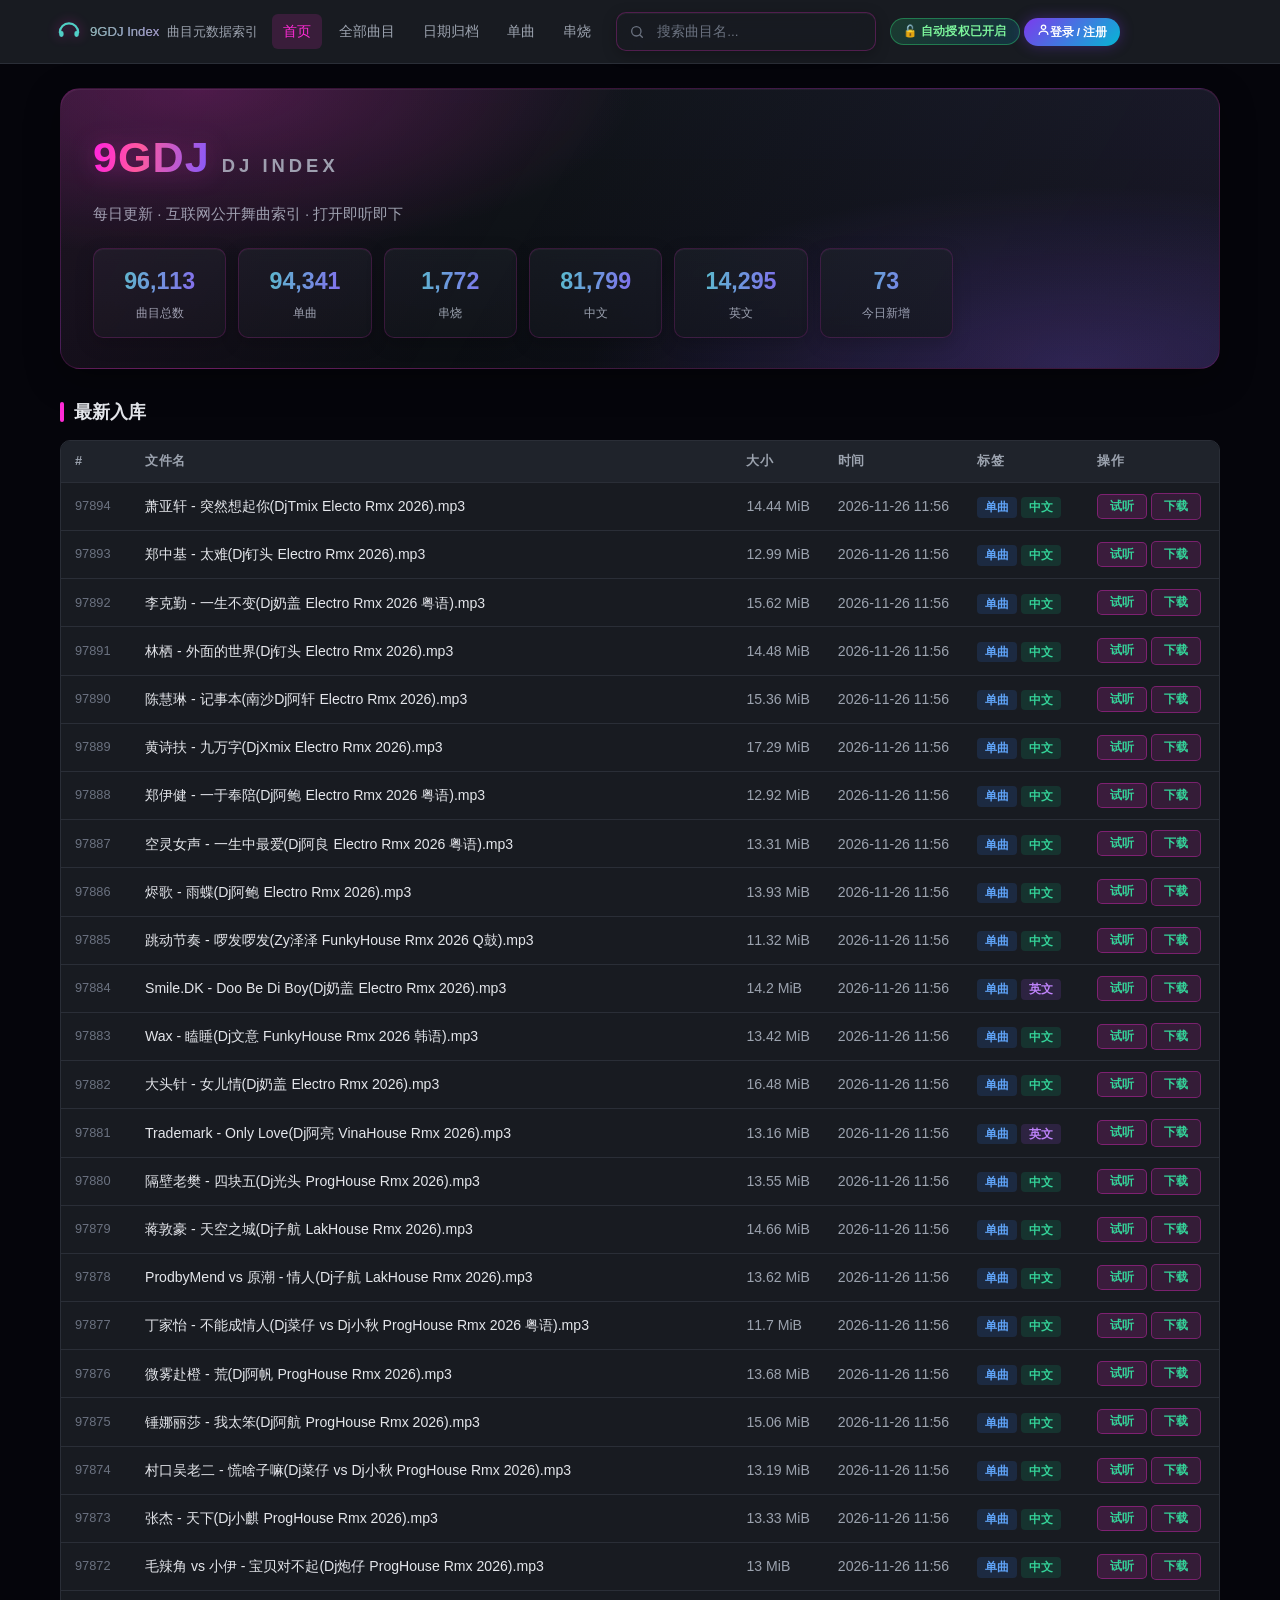
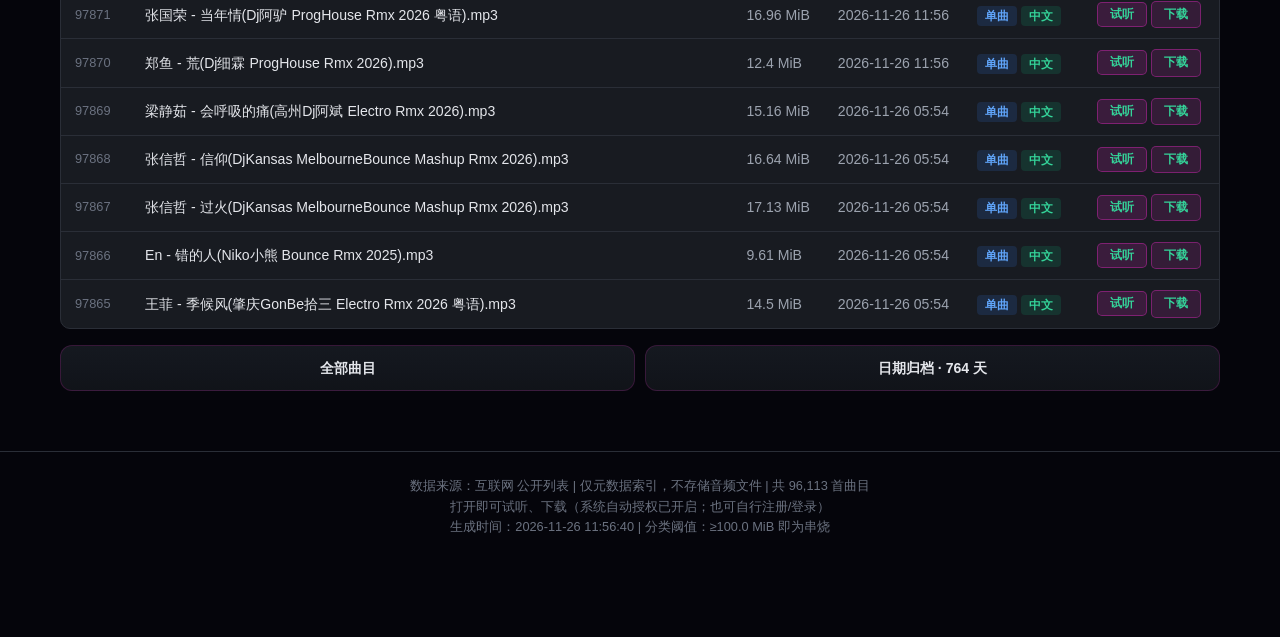
==== site/index.html @ dd79b394 "hourly update 2026-11-26-03 [skip ci]" ====
<!DOCTYPE html>
<html lang="zh-CN">
<head>
    <meta charset="UTF-8">
    <meta name="viewport" content="width=device-width, initial-scale=1.0">
    <title>9GDJ DJ 索引 — 单曲 / 串烧 / 中英文分类</title>
    <meta name="description" content="互联网公开曲目元数据索引站，按单曲/串烧、中文/英文分类，支持搜索、日期归档、在线试听与下载。仅元数据索引，不存储音频文件。">
    <meta name="robots" content="index, follow">
    <link rel="canonical" href="https://9gdj.com/9gdj-dj-index/">
    <meta property="og:type" content="website">
    <meta property="og:site_name" content="9GDJ DJ 索引">
    <meta property="og:title" content="9GDJ DJ 索引 — 单曲 / 串烧 / 中英文分类">
    <meta property="og:description" content="互联网公开曲目元数据索引站，按单曲/串烧、中文/英文分类，支持搜索、日期归档、在线试听与下载。仅元数据索引，不存储音频文件。">
    <meta property="og:url" content="https://9gdj.com/9gdj-dj-index/">
    <meta property="og:image" content="https://9gdj.com/9gdj-dj-index/assets/icon-512.png">
    <meta name="twitter:card" content="summary">
    <meta name="twitter:title" content="9GDJ DJ 索引">
    <meta name="twitter:description" content="互联网公开曲目元数据索引站，按单曲/串烧、中文/英文分类，支持搜索、日期归档、在线试听与下载。">
    <meta name="theme-color" content="#0a0f1e">
    <link rel="preconnect" href="https://9gdj.com" crossorigin>
    <link rel="manifest" href="./manifest.webmanifest">
    <link rel="apple-touch-icon" href="./assets/icon-192.png">
    <link rel="stylesheet" href="assets/style.css?v=20261047">
</head>
<body>
    <script>
        // 同域 API：走主站 9gdj.com/api（CF Worker 路由代理），不暴露独立 API 域名；本地同源模式保持空
        window.API_CANDIDATES = ['https://9gdj.com'];
        window.API_BASE = (location.hostname === 'localhost' || location.hostname === '127.0.0.1') ? '' : window.API_CANDIDATES[0];
        window.resolveApi = async function () {
          if (location.hostname === 'localhost' || location.hostname === '127.0.0.1') { window.API_BASE = ''; return ''; }
          try {
            const rs = await Promise.all(window.API_CANDIDATES.map(function (b) {
              return fetch(b + '/api/health', { cache: 'no-store', signal: AbortSignal.timeout(4000) })
                .then(function (r) { return { b: b, ok: r.ok, ms: performance.now() }; })
                .catch(function () { return { b: b, ok: false, ms: 1e9 }; });
            }));
            const ok = rs.filter(function (x) { return x.ok; }).sort(function (a, b) { return a.ms - b.ms; });
            if (ok.length) window.API_BASE = ok[0].b;
          } catch (e) {}
          return window.API_BASE;
        };
    </script>
    <script>window.__LATEST__ = [{"i": 97894, "n": "萧亚轩 - 突然想起你(DjTmix Electo Rmx 2026).mp3", "s": 14.44, "t": "2026-11-26 11:56", "f": 0, "l": 0, "u": "https://www.djuu.com/play/330379.html"}, {"i": 97893, "n": "郑中基 - 太难(Dj钉头 Electro Rmx 2026).mp3", "s": 12.99, "t": "2026-11-26 11:56", "f": 0, "l": 0, "u": "https://www.djuu.com/play/330387.html"}, {"i": 97892, "n": "李克勤 - 一生不变(Dj奶盖 Electro Rmx 2026 粤语).mp3", "s": 15.62, "t": "2026-11-26 11:56", "f": 0, "l": 0, "u": "https://www.djuu.com/play/330389.html"}, {"i": 97891, "n": "林栖 - 外面的世界(Dj钉头 Electro Rmx 2026).mp3", "s": 14.48, "t": "2026-11-26 11:56", "f": 0, "l": 0, "u": "https://www.djuu.com/play/330511.html"}, {"i": 97890, "n": "陈慧琳 - 记事本(南沙Dj阿轩 Electro Rmx 2026).mp3", "s": 15.36, "t": "2026-11-26 11:56", "f": 0, "l": 0, "u": "https://www.djuu.com/play/330705.html"}, {"i": 97889, "n": "黄诗扶 - 九万字(DjXmix Electro Rmx 2026).mp3", "s": 17.29, "t": "2026-11-26 11:56", "f": 0, "l": 0, "u": "https://www.djuu.com/play/330706.html"}, {"i": 97888, "n": "郑伊健 - 一于奉陪(Dj阿鲍 Electro Rmx 2026 粤语).mp3", "s": 12.92, "t": "2026-11-26 11:56", "f": 0, "l": 0, "u": "https://www.djuu.com/play/330708.html"}, {"i": 97887, "n": "空灵女声 - 一生中最爱(Dj阿良 Electro Rmx 2026 粤语).mp3", "s": 13.31, "t": "2026-11-26 11:56", "f": 0, "l": 0, "u": "https://www.djuu.com/play/330714.html"}, {"i": 97886, "n": "烬歌 - 雨蝶(Dj阿鲍 Electro Rmx 2026).mp3", "s": 13.93, "t": "2026-11-26 11:56", "f": 0, "l": 0, "u": "https://www.djuu.com/play/330604.html"}, {"i": 97885, "n": "跳动节奏 - 啰发啰发(Zy泽泽 FunkyHouse Rmx 2026 Q鼓).mp3", "s": 11.32, "t": "2026-11-26 11:56", "f": 0, "l": 0, "u": "https://www.djuu.com/play/329808.html"}, {"i": 97884, "n": "Smile.DK - Doo Be Di Boy(Dj奶盖 Electro Rmx 2026).mp3", "s": 14.2, "t": "2026-11-26 11:56", "f": 0, "l": 1, "u": "https://www.djuu.com/play/330149.html"}, {"i": 97883, "n": "Wax - 瞌睡(Dj文意 FunkyHouse Rmx 2026 韩语).mp3", "s": 13.42, "t": "2026-11-26 11:56", "f": 0, "l": 0, "u": "https://www.djuu.com/play/330182.html"}, {"i": 97882, "n": "大头针 - 女儿情(Dj奶盖 Electro Rmx 2026).mp3", "s": 16.48, "t": "2026-11-26 11:56", "f": 0, "l": 0, "u": "https://www.djuu.com/play/330793.html"}, {"i": 97881, "n": "Trademark - Only Love(Dj阿亮 VinaHouse Rmx 2026).mp3", "s": 13.16, "t": "2026-11-26 11:56", "f": 0, "l": 1, "u": "https://www.djuu.com/play/329901.html"}, {"i": 97880, "n": "隔壁老樊 - 四块五(Dj光头 ProgHouse Rmx 2026).mp3", "s": 13.55, "t": "2026-11-26 11:56", "f": 0, "l": 0, "u": "https://www.djuu.com/play/299018.html"}, {"i": 97879, "n": "蒋敦豪 - 天空之城(Dj子航 LakHouse Rmx 2026).mp3", "s": 14.66, "t": "2026-11-26 11:56", "f": 0, "l": 0, "u": "https://www.djuu.com/play/330012.html"}, {"i": 97878, "n": "ProdbyMend vs 原潮 - 情人(Dj子航 LakHouse Rmx 2026).mp3", "s": 13.62, "t": "2026-11-26 11:56", "f": 0, "l": 0, "u": "https://www.djuu.com/play/330015.html"}, {"i": 97877, "n": "丁家怡 - 不能成情人(Dj菜仔 vs Dj小秋 ProgHouse Rmx 2026 粤语).mp3", "s": 11.7, "t": "2026-11-26 11:56", "f": 0, "l": 0, "u": "https://www.djuu.com/play/330116.html"}, {"i": 97876, "n": "微雾赴橙 - 荒(Dj阿帆 ProgHouse Rmx 2026).mp3", "s": 13.68, "t": "2026-11-26 11:56", "f": 0, "l": 0, "u": "https://www.djuu.com/play/330239.html"}, {"i": 97875, "n": "锤娜丽莎 - 我太笨(Dj阿航 ProgHouse Rmx 2026).mp3", "s": 15.06, "t": "2026-11-26 11:56", "f": 0, "l": 0, "u": "https://www.djuu.com/play/330356.html"}, {"i": 97874, "n": "村口吴老二 - 慌啥子嘛(Dj菜仔 vs Dj小秋 ProgHouse Rmx 2026).mp3", "s": 13.19, "t": "2026-11-26 11:56", "f": 0, "l": 0, "u": "https://www.djuu.com/play/330455.html"}, {"i": 97873, "n": "张杰 - 天下(Dj小麒 ProgHouse Rmx 2026).mp3", "s": 13.33, "t": "2026-11-26 11:56", "f": 0, "l": 0, "u": "https://www.djuu.com/play/330679.html"}, {"i": 97872, "n": "毛辣角 vs 小伊 - 宝贝对不起(Dj炮仔 ProgHouse Rmx 2026).mp3", "s": 13.0, "t": "2026-11-26 11:56", "f": 0, "l": 0, "u": "https://www.djuu.com/play/330681.html"}, {"i": 97871, "n": "张国荣 - 当年情(Dj阿驴 ProgHouse Rmx 2026 粤语).mp3", "s": 16.96, "t": "2026-11-26 11:56", "f": 0, "l": 0, "u": "https://www.djuu.com/play/330888.html"}, {"i": 97870, "n": "郑鱼 - 荒(Dj细霖 ProgHouse Rmx 2026).mp3", "s": 12.4, "t": "2026-11-26 11:56", "f": 0, "l": 0, "u": "https://www.djuu.com/play/330894.html"}, {"i": 97869, "n": "梁静茹 - 会呼吸的痛(高州Dj阿斌 Electro Rmx 2026).mp3", "s": 15.16, "t": "2026-11-26 05:54", "f": 0, "l": 0, "u": "https://www.djuu.com/play/325451.html"}, {"i": 97868, "n": "张信哲 - 信仰(DjKansas MelbourneBounce Mashup Rmx 2026).mp3", "s": 16.64, "t": "2026-11-26 05:54", "f": 0, "l": 0, "u": "https://www.djuu.com/play/330867.html"}, {"i": 97867, "n": "张信哲 - 过火(DjKansas MelbourneBounce Mashup Rmx 2026).mp3", "s": 17.13, "t": "2026-11-26 05:54", "f": 0, "l": 0, "u": "https://www.djuu.com/play/330868.html"}, {"i": 97866, "n": "En - 错的人(Niko小熊 Bounce Rmx 2025).mp3", "s": 9.61, "t": "2026-11-26 05:54", "f": 0, "l": 0, "u": "https://www.djuu.com/play/271295.html"}, {"i": 97865, "n": "王菲 - 季候风(肇庆GonBe拾三 Electro Rmx 2026 粤语).mp3", "s": 14.5, "t": "2026-11-26 05:54", "f": 0, "l": 0, "u": "https://www.djuu.com/play/330790.html"}];</script>
    <header>
        <div class="header-inner">
            <div class="logo">
                <svg class="logo-ico" width="26" height="26" viewBox="0 0 24 24" fill="none" xmlns="http://www.w3.org/2000/svg" aria-hidden="true">
                    <defs><linearGradient id="lg9" x1="0" y1="0" x2="24" y2="24"><stop offset="0" stop-color="#4fd1c5"/><stop offset="1" stop-color="#8b5cf6"/></linearGradient></defs>
                    <path d="M3.5 12.5a8.5 8.5 0 0 1 17 0" stroke="url(#lg9)" stroke-width="2" stroke-linecap="round"/>
                    <path d="M3 13v1.6a2 2 0 0 0 4 0V13a2 2 0 0 0-4 0z" fill="url(#lg9)"/>
                    <path d="M17 13v1.6a2 2 0 0 0 4 0V13a2 2 0 0 0-4 0z" fill="url(#lg9)"/>
                    <path d="M12 3.2v5.6" stroke="url(#lg9)" stroke-width="2" stroke-linecap="round"/>
                </svg>
                <span class="logo-text">9GDJ Index</span> <span>曲目元数据索引</span>
            </div>
            <nav>
                <a href="?" id="nav-home">首页</a>
                <a href="?view=all" id="nav-all"><span class="nfull">全部曲目</span><span class="nshort">全部</span></a>
                <a href="?view=dates" id="nav-dates"><span class="nfull">日期归档</span><span class="nshort">归档</span></a>
                <a href="?format=single" id="nav-single">单曲</a>
                <a href="?format=mashup" id="nav-mashup">串烧</a>
            </nav>
            <button type="button" id="search-open" aria-label="搜索"><svg width="13" height="13" viewBox="0 0 24 24" fill="none" stroke="currentColor" stroke-width="2.4" stroke-linecap="round" stroke-linejoin="round" aria-hidden="true"><circle cx="11" cy="11" r="7"/><path d="M21 21l-4.3-4.3"/></svg><span>搜索</span></button>
            <div class="search-box">
                <span class="search-icon" aria-hidden="true"><svg width="16" height="16" viewBox="0 0 24 24" fill="none" stroke="currentColor" stroke-width="2" stroke-linecap="round"><circle cx="11" cy="11" r="7"/><path d="m20 20-3.5-3.5"/></svg></span>
                <input type="text" id="search-input" placeholder="搜索曲目名...">
                <button type="button" id="search-clear" class="search-clear" aria-label="清空搜索" title="清空搜索">×</button>
            </div>
            <nav style="gap:4px;align-items:center;flex-wrap:wrap;">
                <span id="auth-auto" style="display:inline-block;background:linear-gradient(135deg,rgba(46,204,113,.18),rgba(0,191,255,.14));border:1px solid rgba(46,204,113,.45);color:#7cf59c;font-weight:600;border-radius:999px;padding:3px 12px;font-size:0.72rem;letter-spacing:.02em;"><span class="afull">🔓 自动授权已开启</span><span class="ashort">🔓</span></span>
                <span id="auth-user" style="display:none;background:linear-gradient(135deg,rgba(255,215,94,.18),rgba(255,170,60,.14));border:1px solid rgba(255,215,94,.5);color:#ffd75e;font-weight:700;border-radius:999px;padding:3px 12px;font-size:0.72rem;"></span>
                <button type="button" id="auth-open" aria-label="登录 / 注册" style="display:inline-flex;align-items:center;gap:6px;background:linear-gradient(135deg,#7c3aed,#06b6d4);border:none;color:#fff;border-radius:999px;padding:5px 13px;font-size:0.74rem;font-weight:600;cursor:pointer;box-shadow:0 0 14px rgba(124,58,237,.35);transition:transform .15s,box-shadow .15s;"><svg width="13" height="13" viewBox="0 0 24 24" fill="none" stroke="currentColor" stroke-width="2.4" stroke-linecap="round" stroke-linejoin="round" aria-hidden="true"><circle cx="12" cy="8" r="4"/><path d="M4 21c0-4 3.6-6 8-6s8 2 8 6"/></svg><span class="afull">登录 / 注册</span></button>
                <button type="button" id="auth-logout" style="background:rgba(255,255,255,.06);border:1px solid rgba(255,120,120,.4);color:#ff9d9d;border-radius:999px;padding:4px 12px;font-size:0.72rem;cursor:pointer;display:none;">退出</button>
            </nav>
        </div>
    </header>
    <main id="main">
        <div class="loading"><div class="spinner"></div>正在加载曲目数据...</div>
    </main>
    <footer>
        <p>数据来源：互联网 公开列表 | 仅元数据索引，不存储音频文件 | 共 96,113 首曲目</p>
        <p>打开即可试听、下载（系统自动授权已开启；也可自行注册/登录）</p>
        <p>生成时间：2026-11-26 11:56:40 | 分类阈值：≥100.0 MiB 即为串烧</p>
    </footer>
    <div id="auth-overlay" class="auth-overlay">
        <div class="auth-modal">
            <div class="auth-head">
                <span class="t" id="auth-title">登录</span>
                <button type="button" class="auth-close" id="auth-close" aria-label="关闭">×</button>
            </div>
            <div class="auth-tabs">
                <button type="button" class="auth-tab on" data-tab="login">登录</button>
                <button type="button" class="auth-tab" data-tab="register">注册</button>
            </div>
            <div class="auth-body">
                <form id="auth-form-login" onsubmit="return false;">
                    <div class="auth-field"><label>邮箱</label><input type="email" id="auth-login-email" placeholder="you@example.com" autocomplete="email"></div>
                    <div class="auth-field"><label>密码</label><input type="password" id="auth-login-pass" placeholder="••••••" autocomplete="current-password"></div>
                    <button type="submit" class="auth-submit" id="auth-submit-login">登录</button>
                    <div class="auth-note" id="auth-note-login"></div>
                </form>
                <form id="auth-form-register" style="display:none;" onsubmit="return false;">
                    <div class="auth-field"><label>昵称</label><input type="text" id="auth-name" placeholder="你的昵称" autocomplete="nickname"></div>
                    <div class="auth-field"><label>邮箱</label><input type="email" id="auth-email" placeholder="you@example.com" autocomplete="email"></div>
                    <div class="auth-field"><label>密码</label><input type="password" id="auth-pass" placeholder="至少 6 位" autocomplete="new-password"></div>
                    <div class="auth-field"><label>确认密码</label><input type="password" id="auth-pass2" placeholder="再次输入" autocomplete="new-password"></div>
                    <button type="submit" class="auth-submit" id="auth-submit-register">注册</button>
                    <div class="auth-note" id="auth-note-register"></div>
                </form>
            </div>
        </div>
    </div>
    <script>
        // PWA：仅 https 或 localhost 注册 Service Worker
        if ('serviceWorker' in navigator && (location.protocol === 'https:' || location.hostname === 'localhost')) {
            navigator.serviceWorker.register('./sw.js').catch(function () {});
        }
    </script>
    <script src="assets/app.js?v=20261047"></script>
</body>
</html>
---- site/assets/style.css ----
/* ===== 9GDJ DJ 索引 — 深色简洁音乐站风格 ===== */
:root {
  --bg: #05050B;
  --bg-card: #181b21;
  --bg-hover: #1f232b;
  --border: #2a2e37;
  --text: #e4e6eb;
  --text-dim: #9ca3af;
  --text-faint: #6b7280;
  --accent: #FF2BD6;
  --accent-hover: #d91fb8;
  --accent-soft: rgba(255, 43, 214, 0.14);
  --warn: #f59e0b;
  --danger: #ef4444;
  --info: #3b82f6;
  --radius: 10px;
  --shadow: 0 2px 12px rgba(0,0,0,0.3);
}

* { margin: 0; padding: 0; box-sizing: border-box; }

body {
  font-family: -apple-system, BlinkMacSystemFont, "Segoe UI", "PingFang SC",
    "Hiragino Sans GB", "Microsoft YaHei", sans-serif;
  background: var(--bg);
  color: var(--text);
  line-height: 1.6;
  min-height: 100vh;
}

a { color: var(--accent); text-decoration: none; }
a:hover { text-decoration: underline; }

/* ── Header ── */
header {
  background: var(--bg-card);
  border-bottom: 1px solid var(--border);
  position: sticky;
  top: 0;
  z-index: 100;
  backdrop-filter: blur(8px);
}
.header-inner {
  max-width: 1200px;
  margin: 0 auto;
  padding: 12px 16px;
  display: flex;
  align-items: center;
  gap: 14px;
  flex-wrap: wrap;
}
.logo {
  font-size: 1.2rem;
  font-weight: 700;
  color: var(--accent);
  white-space: nowrap;
  display: inline-flex;
  align-items: center;
  gap: 8px;
}
.logo-ico { display: block; flex-shrink: 0; filter: drop-shadow(0 0 6px rgba(255, 43, 214, 0.45)); }
.logo-text { background: linear-gradient(100deg, #4fd1c5 10%, #8b5cf6 90%); -webkit-background-clip: text; background-clip: text; color: transparent; }
.logo span { color: var(--text-dim); font-weight: 400; font-size: 0.82rem; }
nav { display: flex; gap: 6px; flex-wrap: wrap; }
nav a {
  padding: 6px 11px;
  border-radius: 6px;
  color: var(--text-dim);
  font-size: 0.88rem;
  transition: all 0.15s;
}
.nshort { display: none; }
.ashort { display: none; }
#search-open { display: none; }
nav a:hover, nav a.active {
  background: var(--accent-soft);
  color: var(--accent);
  text-decoration: none;
}
.auth-entry {
  background: none;
  border: none;
  color: var(--text-dim);
  font-size: 0.9rem;
  padding: 6px 14px;
  border-radius: 6px;
  cursor: pointer;
  transition: all 0.15s;
  font-family: inherit;
}
.auth-entry:hover {
  background: var(--accent-soft);
  color: var(--accent);
}

/* ── 搜索栏（Header 内嵌紧凑 · 与导航同排 · 玻璃同源）── */
.search-box {
  max-width: 260px;
  width: 100%;
  margin: 0;
  display: flex;
  align-items: center;
  flex: 1 1 220px;
  background: rgba(24, 27, 33, 0.82);
  border: 1px solid rgba(255, 43, 214, 0.25);
  border-radius: 10px;
  padding: 3px 3px 3px 12px;
  box-shadow: 0 4px 14px rgba(0, 0, 0, 0.25), inset 0 1px 0 rgba(255, 255, 255, 0.04);
  backdrop-filter: blur(12px);
  -webkit-backdrop-filter: blur(12px);
  transition: border-color 0.2s, box-shadow 0.2s, background 0.2s;
}
.search-box:focus-within {
  border-color: rgba(255, 43, 214, 0.6);
  background: rgba(28, 32, 40, 0.92);
  box-shadow: 0 0 0 3px rgba(255, 43, 214, 0.12), 0 4px 14px rgba(0, 0, 0, 0.25);
}
.search-icon {
  display: flex;
  align-items: center;
  flex-shrink: 0;
  margin-right: 8px;
  color: var(--text-faint);
  transition: color 0.2s;
}
.search-box:focus-within .search-icon { color: var(--accent); }
.search-box input {
  flex: 1;
  min-width: 0;
  padding: 8px 4px;
  border: none;
  background: transparent;
  color: var(--text);
  font-size: 0.85rem;
  outline: none;
}
.search-box input::placeholder { color: var(--text-faint); }
.search-clear {
  display: none;
  align-items: center;
  justify-content: center;
  flex-shrink: 0;
  width: 22px;
  height: 22px;
  margin: 0 2px;
  border: none;
  border-radius: 50%;
  background: rgba(255, 255, 255, 0.08);
  color: var(--text-faint);
  font-size: 0.9rem;
  line-height: 1;
  cursor: pointer;
  transition: all 0.2s;
  font-family: inherit;
}
.search-clear:hover { background: rgba(239, 68, 68, 0.18); color: var(--danger); }
.search-clear.show { display: flex; }

/* ── Main ── */
main {
  max-width: 1200px;
  margin: 0 auto;
  padding: 24px 20px 60px;
}

/* ── Hero 品牌区 ── */
.hero {
  position: relative;
  overflow: hidden;
  border-radius: 20px;
  padding: 34px 32px 30px;
  margin-bottom: 28px;
  background:
    radial-gradient(620px 240px at 12% 0%, rgba(255, 43, 214, 0.22), transparent 70%),
    radial-gradient(700px 260px at 88% 100%, rgba(139, 92, 246, 0.24), transparent 70%),
    linear-gradient(180deg, rgba(20, 24, 30, 0.9), rgba(12, 15, 20, 0.94));
  border: 1px solid rgba(255, 43, 214, 0.18);
  box-shadow: 0 10px 34px rgba(0, 0, 0, 0.35), inset 0 1px 0 rgba(255, 255, 255, 0.05);
}
.hero::after {
  content: "";
  position: absolute;
  inset: 0;
  pointer-events: none;
  background: linear-gradient(120deg, rgba(255, 43, 214, 0.06) 0%, transparent 40%, rgba(139, 92, 246, 0.07) 100%);
}
.hero-title { display: flex; align-items: baseline; gap: 12px; flex-wrap: wrap; }
.hero-g {
  font-size: 2.7rem;
  font-weight: 800;
  letter-spacing: 1px;
  background: linear-gradient(100deg, #FF2BD6 8%, #ff5b9c 40%, #8b5cf6 92%);
  -webkit-background-clip: text;
  background-clip: text;
  color: transparent;
  filter: drop-shadow(0 2px 12px rgba(255, 43, 214, 0.3));
}
.hero-sub {
  font-size: 1.15rem;
  font-weight: 600;
  letter-spacing: 4px;
  color: var(--text-dim);
}
.hero-slogan { margin-top: 10px; font-size: 0.95rem; color: var(--text-dim); }
.hero-nums {
  display: grid;
  grid-template-columns: repeat(6, 1fr);
  gap: 12px;
  margin-top: 22px;
  max-width: 860px;
}
.hero-num {
  background: linear-gradient(180deg, rgba(24, 28, 35, 0.88), rgba(18, 21, 27, 0.92));
  border: 1px solid rgba(255, 43, 214, 0.16);
  border-radius: var(--radius);
  padding: 14px 10px;
  text-align: center;
  backdrop-filter: blur(10px);
  -webkit-backdrop-filter: blur(10px);
  box-shadow: 0 6px 18px rgba(0, 0, 0, 0.22), inset 0 1px 0 rgba(255, 255, 255, 0.04);
  transition: transform 0.18s, border-color 0.18s, box-shadow 0.18s;
}
.hero-num:hover {
  transform: translateY(-3px);
  border-color: rgba(255, 43, 214, 0.45);
  box-shadow: 0 12px 28px rgba(0, 0, 0, 0.3), 0 0 0 1px rgba(255, 43, 214, 0.08), inset 0 1px 0 rgba(255, 255, 255, 0.06);
}
.hero-num-val {
  font-size: 1.45rem;
  font-weight: 700;
  font-variant-numeric: tabular-nums;
  background: linear-gradient(100deg, #4fd1c5, #8b5cf6);
  -webkit-background-clip: text;
  background-clip: text;
  color: transparent;
}
.hero-num-lbl { font-size: 0.76rem; color: var(--text-dim); margin-top: 3px; }
@media (max-width: 1100px) {
  .hero-nums { grid-template-columns: repeat(3, 1fr); }
}
@media (max-width: 620px) {
  .hero-nums { grid-template-columns: repeat(2, 1fr); gap: 8px; }
  .hero-num { padding: 10px 6px; border-radius: 10px; }
  .hero-num-val { font-size: 1.15rem; }
  .hero-num-lbl { font-size: 0.7rem; margin-top: 2px; }
}

/* ── Stats Cards（固定列数保证对称：6 / 3 / 3 / 2，均能整除 6）── */
.stats-grid {
  display: grid;
  grid-template-columns: repeat(6, 1fr);
  gap: 14px;
  margin-bottom: 28px;
}
@media (max-width: 1100px) {
  .stats-grid { grid-template-columns: repeat(3, 1fr); }
}
.stat-card {
  background: linear-gradient(180deg, rgba(24, 28, 35, 0.88), rgba(18, 21, 27, 0.92));
  border: 1px solid rgba(255, 43, 214, 0.14);
  border-radius: var(--radius);
  padding: 18px 20px;
  text-align: center;
  box-shadow: 0 6px 18px rgba(0, 0, 0, 0.22), inset 0 1px 0 rgba(255, 255, 255, 0.04);
  backdrop-filter: blur(10px);
  -webkit-backdrop-filter: blur(10px);
  transition: transform 0.18s, box-shadow 0.18s, border-color 0.18s;
}
.stat-card:hover {
  transform: translateY(-3px);
  border-color: rgba(255, 43, 214, 0.45);
  box-shadow: 0 12px 28px rgba(0, 0, 0, 0.3), 0 0 0 1px rgba(255, 43, 214, 0.08), inset 0 1px 0 rgba(255, 255, 255, 0.06);
}
.stat-card .num {
  font-size: 1.8rem;
  font-weight: 800;
  font-variant-numeric: tabular-nums;
  background: linear-gradient(100deg, #4fd1c5, #8b5cf6, #ff2bd6);
  -webkit-background-clip: text;
  background-clip: text;
  color: transparent;
  filter: drop-shadow(0 2px 10px rgba(79, 209, 197, 0.25));
}
.stat-card .label {
  font-size: 0.82rem;
  color: var(--text-dim);
  margin-top: 4px;
}

/* ── Section Title ── */
.section-title {
  font-size: 1.15rem;
  font-weight: 600;
  margin: 28px 0 14px;
  display: flex;
  align-items: center;
  gap: 10px;
}
.section-title::before {
  content: "";
  width: 4px;
  height: 20px;
  background: var(--accent);
  border-radius: 2px;
}

/* ── Track Table ── */
.track-table-wrap {
  background: var(--bg-card);
  border: 1px solid var(--border);
  border-radius: var(--radius);
  overflow-x: auto;
  -webkit-overflow-scrolling: touch;
  scrollbar-width: thin;
}
.track-table {
  width: 100%;
  min-width: 640px;
  border-collapse: collapse;
  font-size: 0.88rem;
}
.track-table th {
  background: var(--bg-hover);
  padding: 10px 14px;
  text-align: left;
  font-weight: 600;
  color: var(--text-dim);
  font-size: 0.8rem;
  text-transform: uppercase;
  letter-spacing: 0.5px;
  border-bottom: 1px solid var(--border);
  white-space: nowrap;
  position: sticky;
  top: 0;
  z-index: 5;
  box-shadow: 0 1px 0 rgba(255, 255, 255, 0.03);
}
/* 播放中的曲目行高亮 */
.track-table tr.playing td { background: rgba(79, 209, 197, 0.07) !important; }
.track-table tr.playing .track-name { color: var(--accent); }
.track-table tr.playing .act-listen { background: var(--accent); color: #fff; box-shadow: 0 0 0 2px rgba(79, 209, 197, 0.25); }
.track-table td {
  padding: 10px 14px;
  border-bottom: 1px solid var(--border);
  vertical-align: middle;
}
.track-table tr:last-child td { border-bottom: none; }
.track-table tr {
  transition: background 0.15s, box-shadow 0.15s;
}
.track-table tr:hover {
  background: linear-gradient(90deg, rgba(255, 43, 214, 0.06), rgba(139, 92, 246, 0.06));
  box-shadow: inset 3px 0 0 var(--accent);
}
.track-table .track-name {
  color: var(--text);
  font-weight: 500;
  word-break: break-all;
  transition: color 0.15s;
}
.track-table .track-name:hover {
  color: var(--accent);
  text-shadow: 0 0 14px rgba(255, 43, 214, 0.35);
}
.track-table .col-id {
  color: var(--text-faint);
  font-size: 0.8rem;
  white-space: nowrap;
  width: 70px;
}
.track-table .col-size {
  color: var(--text-dim);
  white-space: nowrap;
  width: 90px;
}
.track-table .col-time {
  color: var(--text-dim);
  white-space: nowrap;
  width: 130px;
}
.track-table .col-tags { width: 120px; }

/* ── Action Buttons ── */
.track-table .col-actions { width: 130px; white-space: nowrap; }
.act-btn {
  display: inline-block;
  padding: 3px 12px;
  border-radius: 5px;
  font-size: 0.75rem;
  font-weight: 600;
  margin-right: 4px;
  text-decoration: none;
  font-family: inherit;
  cursor: pointer;
  transition: all 0.15s;
}
.act-listen {
  background: rgba(255, 43, 214, 0.15);
  color: #34d399;
  border: 1px solid rgba(255, 43, 214, 0.35);
}
.act-listen:hover { background: var(--accent); color: #fff; text-decoration: none; }
.act-download {
  background: rgba(255, 43, 214, 0.12);
  color: #34d399;
  border: 1px solid rgba(255, 43, 214, 0.35);
  transition: all 0.2s ease;
}
.act-download:hover {
  background: linear-gradient(135deg, #FF2BD6, #06b6d4);
  color: #fff;
  text-decoration: none;
  box-shadow: 0 3px 10px rgba(255, 43, 214, 0.4);
  transform: translateY(-1px);
}

/* ── 页内波纹播放器（仿 dj024：左控制+时间 / 中波形进度 / 右音量+循环+关闭；适配浏览器不遮挡）── */
body { padding-bottom: 76px; }
.player-bar {
  position: fixed;
  left: 0;
  right: 0;
  bottom: 0;
  background: rgba(9, 13, 24, 0.94);
  backdrop-filter: blur(12px);
  -webkit-backdrop-filter: blur(12px);
  border-top: 1px solid rgba(255, 43, 214, 0.28);
  padding: 9px 18px;
  display: flex;
  align-items: center;
  gap: 18px;
  z-index: 200;
  box-shadow: 0 -4px 26px rgba(0, 0, 0, 0.5);
}
/* 详情页内嵌模式：播放器替换"播放试听"按钮位置（不弹底部） */
.player-inline {
  position: static;
  border: 1px solid rgba(255, 43, 214, 0.28);
  border-radius: 14px;
  margin: 14px 0 4px;
  box-shadow: 0 6px 24px rgba(0, 0, 0, 0.35);
}
.player-left {
  display: flex;
  flex-direction: column;
  align-items: center;
  gap: 3px;
  flex-shrink: 0;
}
.player-mid {
  flex: 1;
  min-width: 0;
  display: flex;
  flex-direction: column;
  gap: 5px;
}
.player-right {
  display: flex;
  align-items: center;
  gap: 8px;
  flex-shrink: 0;
}
.player-info { min-width: 0; }
.player-name {
  font-size: 0.85rem;
  font-weight: 600;
  color: var(--text);
  white-space: nowrap;
  overflow: hidden;
  text-overflow: ellipsis;
}
.player-status { font-size: 0.75rem; color: var(--warn); margin-top: 2px; }
.player-status a { color: var(--accent); text-decoration: underline; }
.player-wave {
  width: 100%;
  height: 46px;
  background: rgba(255, 43, 214, 0.05);
  border: 1px solid rgba(255, 43, 214, 0.18);
  border-radius: 10px;
  cursor: pointer;
  box-shadow: inset 0 0 20px rgba(255, 43, 214, 0.07);
}
.player-toggle {
  background: linear-gradient(135deg, #FF2BD6, #06b6d4);
  color: #fff;
  border: none;
  border-radius: 50%;
  width: 40px;
  height: 40px;
  font-size: 0.9rem;
  cursor: pointer;
  flex-shrink: 0;
  box-shadow: 0 3px 12px rgba(255, 43, 214, 0.4);
  transition: background 0.15s, transform 0.1s;
}
.player-toggle:hover { filter: brightness(1.12); transform: scale(1.06); }
.player-time {
  font-size: 0.72rem;
  color: var(--text-dim);
  white-space: nowrap;
  min-width: 84px;
  text-align: center;
}
.player-btn {
  background: rgba(255, 43, 214, 0.12);
  border: 1px solid rgba(255, 43, 214, 0.3);
  color: #a7f3d0;
  border-radius: 50%;
  width: 36px;
  height: 36px;
  font-size: 0.95rem;
  cursor: pointer;
  flex-shrink: 0;
  transition: all 0.15s;
}
.player-btn:hover { background: rgba(255, 43, 214, 0.25); }
.player-btn.on { background: var(--accent); color: #fff; border-color: var(--accent); }
.player-close {
  background: none;
  border: none;
  color: var(--text-dim);
  font-size: 1.3rem;
  cursor: pointer;
  padding: 4px 8px;
  line-height: 1;
}
.player-close:hover { color: var(--text); }

/* 详情页内嵌播放器：不展示关闭按钮与曲名（标题已展示曲名） */
.player-inline .player-close { display: none; }
.player-inline .player-name { display: none; }

/* 适配窄屏（不破版、不遮挡） */
@media (max-width: 860px) {
  body { padding-bottom: 70px; }
  .player-bar { padding: 8px 12px; gap: 12px; }
  .player-wave { height: 40px; }
  .player-status { display: none; }
  .player-toggle { width: 36px; height: 36px; }
}
@media (max-width: 620px) {
  .player-time { display: none; }
  .player-btn { width: 32px; height: 32px; font-size: 0.85rem; }
  .player-name { font-size: 0.75rem; }
}

/* ── Tags ── */
.tag {
  display: inline-block;
  padding: 1px 8px;
  border-radius: 4px;
  font-size: 0.72rem;
  font-weight: 600;
  margin-right: 4px;
}
.tag-single { background: rgba(59,130,246,0.15); color: #60a5fa; }
.tag-mashup { background: rgba(245,158,11,0.15); color: #fbbf24; }
.tag-zh { background: rgba(16,185,129,0.15); color: #34d399; }
.tag-en { background: rgba(168,85,247,0.15); color: #c084fc; }
.tag-band { background: rgba(139,92,246,0.18); color: #c4b5fd; }

/* ── Pagination ── */
.pagination {
  display: flex;
  justify-content: center;
  align-items: center;
  gap: 6px;
  margin-top: 20px;
  flex-wrap: wrap;
}
.pagination button, .pagination span {
  padding: 6px 12px;
  border: 1px solid var(--border);
  border-radius: 6px;
  background: var(--bg-card);
  color: var(--text-dim);
  font-size: 0.85rem;
  cursor: pointer;
  transition: all 0.15s;
}
.pagination button:hover:not(:disabled) {
  border-color: var(--accent);
  color: var(--accent);
}
.pagination button:disabled {
  opacity: 0.4;
  cursor: not-allowed;
}
.pagination .current {
  background: var(--accent);
  color: #fff;
  border-color: var(--accent);
}
.pagination .page-info {
  border: none;
  background: none;
  color: var(--text-faint);
}

/* ── Loading ── */
.loading {
  text-align: center;
  padding: 60px 20px;
  color: var(--text-dim);
}
.loading .spinner {
  width: 36px;
  height: 36px;
  border: 3px solid var(--border);
  border-top-color: var(--accent);
  border-radius: 50%;
  animation: spin 0.8s linear infinite;
  margin: 0 auto 16px;
}
@keyframes spin { to { transform: rotate(360deg); } }

/* ── Not Found ── */
.notfound {
  text-align: center;
  padding: 80px 24px;
  display: flex;
  flex-direction: column;
  gap: 14px;
  align-items: center;
}
.notfound .nf-title {
  font-size: 18px;
  font-weight: 700;
  color: var(--text);
}
.notfound .nf-desc {
  font-size: 14px;
  color: var(--text-dim);
  max-width: 480px;
  line-height: 1.6;
}
.notfound .nf-cta a {
  display: inline-block;
  margin-top: 6px;
  padding: 10px 22px;
  background: var(--accent);
  color: #fff;
  border-radius: 8px;
  font-size: 14px;
  font-weight: 600;
  text-decoration: none;
  transition: opacity 0.2s;
}
.notfound .nf-cta a:hover { opacity: 0.85; }

/* ── Date Archive ── */
.date-grid {
  display: grid;
  grid-template-columns: repeat(auto-fill, minmax(140px, 1fr));
  gap: 8px;
}
.date-item {
  background: var(--bg-card);
  border: 1px solid var(--border);
  border-radius: 8px;
  padding: 10px 14px;
  text-align: center;
  cursor: pointer;
  transition: all 0.15s;
}
.date-item:hover {
  border-color: var(--accent);
  text-decoration: none;
}
.date-item .d { font-weight: 600; font-size: 0.9rem; }
.date-item .c { font-size: 0.75rem; color: var(--text-dim); margin-top: 2px; }

/* ── 加载骨架屏 ── */
.skeleton-wrap { display: flex; flex-direction: column; gap: 8px; }
.skeleton-row {
  display: grid;
  grid-template-columns: 64px 1fr 90px 130px 120px;
  gap: 12px;
  padding: 14px 12px;
  border: 1px solid var(--border);
  border-radius: 8px;
  background: linear-gradient(180deg, rgba(24, 28, 35, 0.7), rgba(16, 19, 25, 0.75));
}
.skeleton-row .sk {
  height: 13px;
  border-radius: 6px;
  background: linear-gradient(100deg, rgba(255, 255, 255, 0.05) 20%, rgba(255, 255, 255, 0.12) 40%, rgba(255, 255, 255, 0.05) 60%);
  background-size: 220% 100%;
  animation: sk-shimmer 1.3s linear infinite;
}
.sk-a { width: 40px; }
.sk-b { width: 100%; }
.sk-c { width: 70px; }
.sk-d { width: 90px; }
@keyframes sk-shimmer {
  0% { background-position: 120% 0; }
  100% { background-position: -120% 0; }
}
@media (prefers-reduced-motion: reduce) {
  .skeleton-row .sk { animation: none; }
}

/* ── Filter Bar ── */
.filter-bar {
  display: flex;
  gap: 8px;
  margin-bottom: 16px;
  flex-wrap: wrap;
  align-items: center;
}
.filter-bar select {
  padding: 7px 12px;
  border: 1px solid var(--border);
  border-radius: 8px;
  background: var(--bg-card);
  color: var(--text);
  font-size: 0.85rem;
  outline: none;
  cursor: pointer;
}
.filter-bar .result-count {
  margin-left: auto;
  color: var(--text-dim);
  font-size: 0.85rem;
}
.recent-hint {
  display: flex;
  align-items: center;
  justify-content: center;
  gap: 8px;
  margin: 10px 0 4px;
  padding: 8px 14px;
  border-radius: 8px;
  background: rgba(255, 43, 214, 0.08);
  border: 1px dashed rgba(255, 43, 214, 0.35);
  color: var(--text-dim);
  font-size: 0.82rem;
  flex-wrap: wrap;
  text-align: center;
}
.recent-hint a { color: var(--accent); font-weight: 600; cursor: pointer; }

/* ── Footer ── */
footer {
  text-align: center;
  padding: 24px 20px;
  color: var(--text-faint);
  font-size: 0.8rem;
  border-top: 1px solid var(--border);
}

/* ── Breadcrumb ── */
.breadcrumb {
  font-size: 0.85rem;
  color: var(--text-dim);
  margin-bottom: 16px;
  display: flex;
  align-items: center;
  gap: 0;
  flex-wrap: wrap;
}
.breadcrumb a { color: var(--text-dim); }
.breadcrumb a:hover { color: var(--accent); }
.breadcrumb .sep { margin: 0 6px; }
.breadcrumb-back {
  background: none; border: 1px solid var(--border); color: var(--text-dim);
  border-radius: 8px; padding: 4px 12px; font-size: 0.8rem; cursor: pointer;
  margin-right: 10px; flex-shrink: 0;
}
.breadcrumb-back:hover { border-color: var(--accent); color: var(--accent); }
@media (max-width: 620px) {
  .breadcrumb-back { min-height: 38px; padding: 4px 14px; }
}

/* ── 首页入口双按钮 ── */
.home-links { display: flex; gap: 10px; margin-top: 16px; }
.home-links a {
  flex: 1; text-align: center; padding: 11px 14px;
  border-radius: 12px; font-size: 0.88rem; font-weight: 600;
  background: linear-gradient(180deg, rgba(24,28,35,.88), rgba(18,21,27,.92));
  border: 1px solid rgba(255,43,214,.16); color: var(--text);
  transition: all .18s; white-space: nowrap;
}
.home-links a:hover { border-color: rgba(255,43,214,.45); color: var(--accent); }
@media (max-width: 520px) {
  .home-links a { font-size: 0.78rem; padding: 10px 8px; }
}

/* ── 注册/登录模态框（白牌） ── */
.auth-overlay {
  position: fixed;
  inset: 0;
  background: rgba(5, 7, 12, 0.72);
  backdrop-filter: blur(6px);
  z-index: 400;
  display: none;
  align-items: center;
  justify-content: center;
}
.auth-overlay.show { display: flex; }
.auth-modal {
  width: min(420px, 92vw);
  max-height: 86vh;
  overflow-y: auto;
  background: linear-gradient(160deg, rgba(20,26,42,.96), rgba(10,14,24,.98));
  border: 1px solid rgba(124, 58, 237, 0.35);
  border-radius: 18px;
  box-shadow: 0 18px 60px rgba(0,0,0,0.65), 0 0 32px rgba(124,58,237,.18);
  overflow-x: hidden;
  overflow-y: auto;
  animation: authIn 0.22s ease-out;
}
@keyframes authIn {
  from { opacity: 0; transform: translateY(14px) scale(0.98); }
  to { opacity: 1; transform: none; }
}
.auth-head {
  display: flex;
  align-items: center;
  justify-content: space-between;
  padding: 14px 18px;
  border-bottom: 1px solid var(--border);
}
.auth-head .t {
  font-size: 1.02rem;
  font-weight: 700;
}
.auth-close {
  background: none;
  border: none;
  color: var(--text-dim);
  font-size: 1.35rem;
  cursor: pointer;
  line-height: 1;
  padding: 2px 8px;
}
.auth-close:hover { color: var(--text); }
.auth-tabs {
  display: flex;
  border-bottom: 1px solid var(--border);
}
.auth-tab {
  flex: 1;
  padding: 11px 0;
  text-align: center;
  background: none;
  border: none;
  color: var(--text-dim);
  font-size: 0.92rem;
  font-weight: 600;
  cursor: pointer;
  border-bottom: 2px solid transparent;
  transition: all 0.15s;
}
.auth-tab.on {
  color: var(--accent);
  border-bottom-color: var(--accent);
  text-shadow: 0 0 12px rgba(124,58,237,.45);
}
.auth-body { padding: 18px 20px 22px; }
.auth-field { margin-bottom: 13px; }
.auth-field label {
  display: block;
  font-size: 0.8rem;
  color: var(--text-dim);
  margin-bottom: 5px;
}
.auth-field input {
  width: 100%;
  padding: 9px 13px;
  border: 1px solid var(--border);
  border-radius: 8px;
  background: var(--bg);
  color: var(--text);
  font-size: 0.9rem;
  outline: none;
  transition: border-color 0.15s;
}
.auth-field input:focus {
  border-color: var(--accent);
  box-shadow: 0 0 0 3px rgba(124, 58, 237, 0.18);
}
.auth-submit {
  width: 100%;
  padding: 11px 0;
  border: none;
  border-radius: 11px;
  background: linear-gradient(135deg, #7c3aed, #06b6d4);
  color: #fff;
  font-size: 0.95rem;
  font-weight: 700;
  cursor: pointer;
  margin-top: 6px;
  box-shadow: 0 4px 18px rgba(124,58,237,.3);
  transition: opacity 0.15s, transform 0.15s;
}
.auth-submit:hover { transform: translateY(-1px); }
.auth-submit:disabled { opacity: 0.55; cursor: wait; transform: none; }
.auth-note {
  margin-top: 13px;
  font-size: 0.78rem;
  color: var(--text-faint);
  line-height: 1.7;
}
.auth-note b { color: var(--warn); font-weight: 600; }
.auth-note a { color: var(--accent); text-decoration: underline; }

/* ── 曲目详情页 ── */
.detail-wrap {
  background:
    radial-gradient(520px 180px at 8% 0%, rgba(255, 43, 214, 0.10), transparent 70%),
    radial-gradient(520px 200px at 92% 100%, rgba(139, 92, 246, 0.12), transparent 70%),
    linear-gradient(180deg, rgba(24, 28, 35, 0.96), rgba(14, 17, 23, 0.97));
  border: 1px solid rgba(255, 43, 214, 0.16);
  border-radius: 16px;
  padding: 24px 26px;
  max-width: 860px;
  box-shadow: 0 10px 30px rgba(0, 0, 0, 0.35), inset 0 1px 0 rgba(255, 255, 255, 0.05);
}
.detail-title {
  font-size: 1.18rem;
  font-weight: 700;
  color: var(--text);
  word-break: break-all;
  margin-bottom: 18px;
  line-height: 1.5;
}
.detail-meta {
  display: grid;
  grid-template-columns: repeat(6, 1fr);
  gap: 12px;
  margin-bottom: 20px;
}
.detail-meta .m {
  background: var(--bg);
  border: 1px solid var(--border);
  border-radius: 10px;
  padding: 12px 14px;
}
.detail-meta .m .k {
  font-size: 0.75rem;
  color: var(--text-faint);
  margin-bottom: 4px;
}
.detail-meta .m .v {
  font-size: 0.95rem;
  font-weight: 600;
  color: var(--text);
  word-break: break-all;
}
/* 下载格：与 meta 卡片同高同宽，内嵌最早的高亮渐变按钮 */
.detail-meta .m.dl { padding: 6px; display: flex; align-items: stretch; }
.detail-meta .m.dl a.track-download {
  display: flex; align-items: center; justify-content: center; gap: 4px;
  width: 100%; border-radius: 8px;
  background: linear-gradient(135deg, #FF2BD6, #06b6d4);
  color: #fff; font-weight: 700; font-size: 0.85rem; text-decoration: none;
  box-shadow: 0 2px 10px rgba(255, 43, 214, 0.3);
  transition: all 0.2s ease;
}
.detail-meta .m.dl a.track-download:hover {
  transform: translateY(-1px);
  box-shadow: 0 4px 14px rgba(6, 182, 212, 0.45);
  filter: brightness(1.08);
}
/* 来源站链接（meta 下方，居中） */
.src-link {
  display: block; text-align: center; color: var(--accent);
  font-size: 0.82rem; margin-top: 16px;
}
.src-link:hover { text-decoration: underline; }

/* ── 详情页内嵌波纹播放器 ── */
.detail-player-box {
  background: rgba(9, 13, 24, 0.92);
  border: 1px solid rgba(255, 43, 214, 0.28);
  border-radius: 12px;
  padding: 14px 18px;
  display: flex;
  align-items: center;
  gap: 18px;
  flex-wrap: wrap;
  box-shadow: 0 4px 26px rgba(0, 0, 0, 0.35);
}

/* ── Toast 提示 ── */
.toast {
  position: fixed;
  right: 20px;
  bottom: 90px;
  background: var(--bg-card);
  border: 1px solid var(--accent);
  border-radius: 10px;
  padding: 12px 18px;
  font-size: 0.85rem;
  color: var(--text);
  box-shadow: 0 8px 30px rgba(0,0,0,0.5);
  z-index: 500;
  opacity: 0;
  transform: translateY(8px);
  transition: all 0.25s;
  max-width: 320px;
}
.toast.show { opacity: 1; transform: none; }
.toast a { color: var(--accent); text-decoration: underline; }

/* ── PWA 安装引导浮层 ── */
.pwa-tip {
  position: fixed; left: 12px; right: 12px;
  bottom: calc(88px + env(safe-area-inset-bottom, 0px));
  background: var(--bg-card); border: 1px solid var(--accent);
  border-radius: 14px; padding: 12px 14px;
  display: flex; align-items: center; gap: 10px;
  z-index: 300; box-shadow: 0 8px 30px rgba(0,0,0,.5);
  opacity: 0; transform: translateY(12px); transition: all .25s;
}
.pwa-tip.show { opacity: 1; transform: translateY(0); }
.pwa-tip-text { flex: 1; font-size: 0.85rem; line-height: 1.5; color: var(--text); }
.pwa-tip-btn {
  flex-shrink: 0; padding: 9px 16px;
  border: 1px solid var(--border); border-radius: 9px;
  background: var(--bg); color: var(--text-dim);
  font-size: 0.82rem; cursor: pointer; min-height: 40px;
}
.pwa-tip-btn.install { background: var(--accent); border-color: var(--accent); color: #fff; font-weight: 600; }

/* ── Responsive ── */
@media (max-width: 768px) {
  .header-inner { padding: 10px 14px; gap: 10px; }
  .search-box { max-width: 100%; margin-bottom: 16px; }
  main { padding: 16px 12px 40px; }
  .track-table .col-id, .track-table .col-tags { display: none; }
  .track-table th, .track-table td { padding: 8px 10px; font-size: 0.82rem; }
  .stat-card .num { font-size: 1.4rem; }
  .stats-grid { grid-template-columns: repeat(2, 1fr); }
  .player-bar { flex-wrap: wrap; padding: 8px 12px; }
  .player-wave { width: 100%; }
  .player-time { display: none; }
}

/* ── Responsive（移动端增强）── */
@media (max-width: 768px) {
  .header-inner { flex-wrap: nowrap; justify-content: space-between; align-items: center; gap: 4px; }
  .header-inner nav { order: 0; width: auto; display: flex; flex-wrap: nowrap; align-items: center; justify-content: center; gap: 1px; max-width: none; overflow: visible; }
  .header-inner nav a { white-space: nowrap; font-size: 0.68rem; padding: 2px 4px; flex-shrink: 0; }
  .header-inner nav .nfull { display: none; }
  .header-inner nav .nshort { display: inline; }
  .logo { font-size: 0.85rem; flex-shrink: 0; }
  .header-inner .afull { display: none !important; }
  .header-inner .ashort { display: inline-block !important; }
  .header-inner #auth-auto { padding: 2px 6px !important; font-size: 0.7rem !important; }
  .header-inner #auth-open { padding: 4px 7px !important; gap: 0 !important; font-size: 0 !important; }
  .header-inner #auth-open svg { width: 14px; height: 14px; }
  .header-inner #auth-logout { padding: 2px 7px !important; font-size: 0.7rem !important; }
  .header-inner #auth-user { padding: 2px 7px !important; font-size: 0.7rem !important; max-width: 76px; overflow: hidden; text-overflow: ellipsis; white-space: nowrap; }
  #search-open { display: inline-flex; align-items: center; gap: 3px; flex-shrink: 0; background: linear-gradient(135deg, rgba(255, 43, 214, 0.15), rgba(6, 182, 212, 0.15)); border: 1px solid rgba(255, 43, 214, 0.35); color: var(--accent); border-radius: 8px; padding: 4px 8px; font-size: 0.72rem; font-weight: 600; cursor: pointer; }
  #search-open svg { width: 13px; height: 13px; }
  .search-box { position: absolute; top: 100%; left: 0; right: 0; z-index: 130; display: none; border-radius: 0 0 10px 10px; padding: 8px 10px; margin-top: 0; background: rgba(16, 18, 26, 0.98); border: 1px solid var(--border); box-shadow: 0 12px 24px rgba(0, 0, 0, 0.5); }
  .search-box.show { display: flex; }
  .detail-title { font-size: 1.08rem; }
  .detail-meta { grid-template-columns: repeat(2, 1fr); }
  .detail-player-box { padding: 12px; }
  .detail-player-box audio, .detail-player-box canvas, .detail-player-box > div { width: 100% !important; max-width: 100%; }
  .player-wave { height: 40px; }
}
@media (max-width: 520px) {
  .logo { font-size: 0.95rem; }
  .logo span { display: none; }
  .auth-entry { font-size: 0.68rem; padding: 2px 6px; }
  .header-inner { padding: 8px 10px; gap: 4px; }
  main { padding: 12px 8px 70px; }
  .search-box { max-width: none; margin-top: 0; border-radius: 8px; padding: 8px 10px; }
  .search-icon { margin-right: 4px; }
  .search-icon svg { width: 14px; height: 14px; }
  .search-box input { padding: 5px 2px; font-size: 0.82rem; min-width: 0; text-overflow: ellipsis; }
  .search-clear { width: 22px; height: 22px; font-size: 0.9rem; margin: 0 2px; }
  .search-box button { padding: 9px 14px; font-size: 0.8rem; border-radius: 8px; }
  .section-title { font-size: 1rem; margin: 18px 0 10px; }
  .hero { padding: 22px 16px 20px; border-radius: 14px; margin-bottom: 18px; }
  .hero-g { font-size: 1.7rem; }
  .hero-sub { font-size: 0.8rem; }
  .hero .hint { font-size: 0.72rem; }
  .track-table .col-time { display: none; }
  .track-table th, .track-table td { padding: 6px 6px; font-size: 0.75rem; }
  .track-table .col-actions { width: auto; }
  .track-table .col-actions .act-btn { padding: 5px 8px; font-size: 0.72rem; margin-left: 2px; }
  .track-table .col-size { font-size: 0.7rem; }
  .stat-card { padding: 10px 6px; }
  .stat-card .num { font-size: 1.15rem; }
  .stat-card .label { font-size: 0.68rem; }
  .detail-wrap { padding: 14px 12px; }
  .detail-title { font-size: 0.98rem; margin-bottom: 12px; }
  .detail-meta { grid-template-columns: 1fr 1fr; gap: 8px; }
  .detail-meta .m { padding: 8px 10px; }
  .detail-meta .m .v { font-size: 0.82rem; }
  .pagination { gap: 4px; margin-top: 14px; }
  .pagination button, .pagination span { padding: 5px 8px; font-size: 0.72rem; }
  footer { font-size: 0.68rem; padding: 12px 8px 80px; }
  .player-bar { padding: 6px 8px; gap: 8px; }
  .player-name { max-width: 40vw; }
  .player-btn { width: 30px; height: 30px; font-size: 0.8rem; }
  .toast { left: 10px; right: 10px; }
}

/* ── 手机端深度优化（≤620px：列表卡片化、大触控）── */
@media (max-width: 620px) {
  /* 表格 → 卡片流 */
  .track-table-wrap { overflow: visible; }
  .track-table, .track-table thead, .track-table tbody, .track-table tr, .track-table td { display: block; width: 100%; min-width: 0 !important; box-sizing: border-box; }
  .track-table thead { display: none; }
  .track-table tr { position: relative; border: 1px solid var(--border); border-radius: 12px; margin-bottom: 12px; padding: 12px 12px 12px 46px; background: var(--bg-card); }
  .track-table tr:hover { background: var(--bg-card); }
  .track-table td { border: none !important; padding: 2px 0 !important; font-size: 0.8rem !important; }
  .track-table .col-id { position: absolute; left: 12px; top: 14px; display: block !important; font-size: 0.68rem !important; color: var(--text-faint); }
  /* 名称：主标题 */
  .track-table tr > td:nth-child(2) { padding-right: 0 !important; }
  .track-table .track-name { display: block; font-size: 0.92rem; font-weight: 600; line-height: 1.4; color: var(--text); }
  /* 大小 + 时间：同行动态展示 */
  .track-table .col-size, .track-table .col-time { display: inline-block !important; font-size: 0.72rem !important; color: var(--text-dim); margin-right: 12px; }
  .track-table .col-size::before { content: "大小 "; color: var(--text-faint); }
  .track-table .col-time::before { content: "入库 "; color: var(--text-faint); }
  /* 标签 */
  .track-table .col-tags { display: block !important; margin-top: 6px; }
  /* 操作：全宽双按钮 */
  .track-table .col-actions { display: flex !important; gap: 10px; margin-top: 10px; padding-top: 10px !important; border-top: 1px dashed var(--border) !important; }
  .track-table .col-actions .act-btn { flex: 1; text-align: center; padding: 11px 0; font-size: 0.88rem; border-radius: 10px; margin-left: 0 !important; }
  .track-table .col-actions .act-listen { background: var(--accent-soft); color: var(--accent); }
  .track-table .col-actions .act-download { background: linear-gradient(135deg, #FF2BD6, #06b6d4); color: #fff; }

  /* 统计：3 列紧凑 */
  .stats-grid { grid-template-columns: repeat(3, 1fr); gap: 8px; margin-bottom: 20px; }
  .stat-card { padding: 10px 4px; border-radius: 10px; }
  .stat-card .num { font-size: 1.1rem; }
  .stat-card .label { font-size: 0.64rem; margin-top: 2px; }

  /* 骨架屏：卡片化 */
  .skeleton-row { grid-template-columns: 1fr; gap: 8px; padding: 12px; border-radius: 12px; }
  .skeleton-row .sk-a, .skeleton-row .sk-c, .skeleton-row .sk-d { width: 100%; }

  /* 详情页 */
  .detail-wrap { padding: 14px 12px; }
  .detail-title { font-size: 0.95rem; }
  .detail-meta { grid-template-columns: 1fr 1fr; gap: 8px; }
  .detail-meta .m { padding: 8px 10px; }
  .detail-meta .m .v { font-size: 0.8rem; }
  .detail-meta .m.dl a.track-download { font-size: 0.82rem; }
  .src-link { font-size: 0.75rem; margin-top: 12px; }

  /* iOS 输入框防自动放大 */
  .search-box input { font-size: 16px; }
  .filter-bar select { font-size: 16px; }

  /* 详情页播放器：大触控 */
  .detail-player-box button { min-width: 46px; min-height: 46px; }
  .detail-player-box .dp-time { font-size: 0.8rem; }

  /* 底部播放器：安全区 */
  .player-bar { padding-bottom: calc(8px + env(safe-area-inset-bottom, 0px)); }
  body { padding-bottom: calc(78px + env(safe-area-inset-bottom, 0px)); }
  .player-name { max-width: 38vw; }
  .player-btn { width: 34px; height: 34px; font-size: 0.85rem; }

  header nav { display: flex; }
  .header-inner { justify-content: space-between; }
  footer { padding-bottom: calc(16px + env(safe-area-inset-bottom, 0px)); }
}

/* 更小屏（≤380px）：进一步收紧 */
@media (max-width: 380px) {
  .track-table .col-time { display: none !important; }
  .stats-grid { grid-template-columns: repeat(2, 1fr); }
  .logo { font-size: 0.9rem; }
  .auth-entry { font-size: 0.64rem; }
}
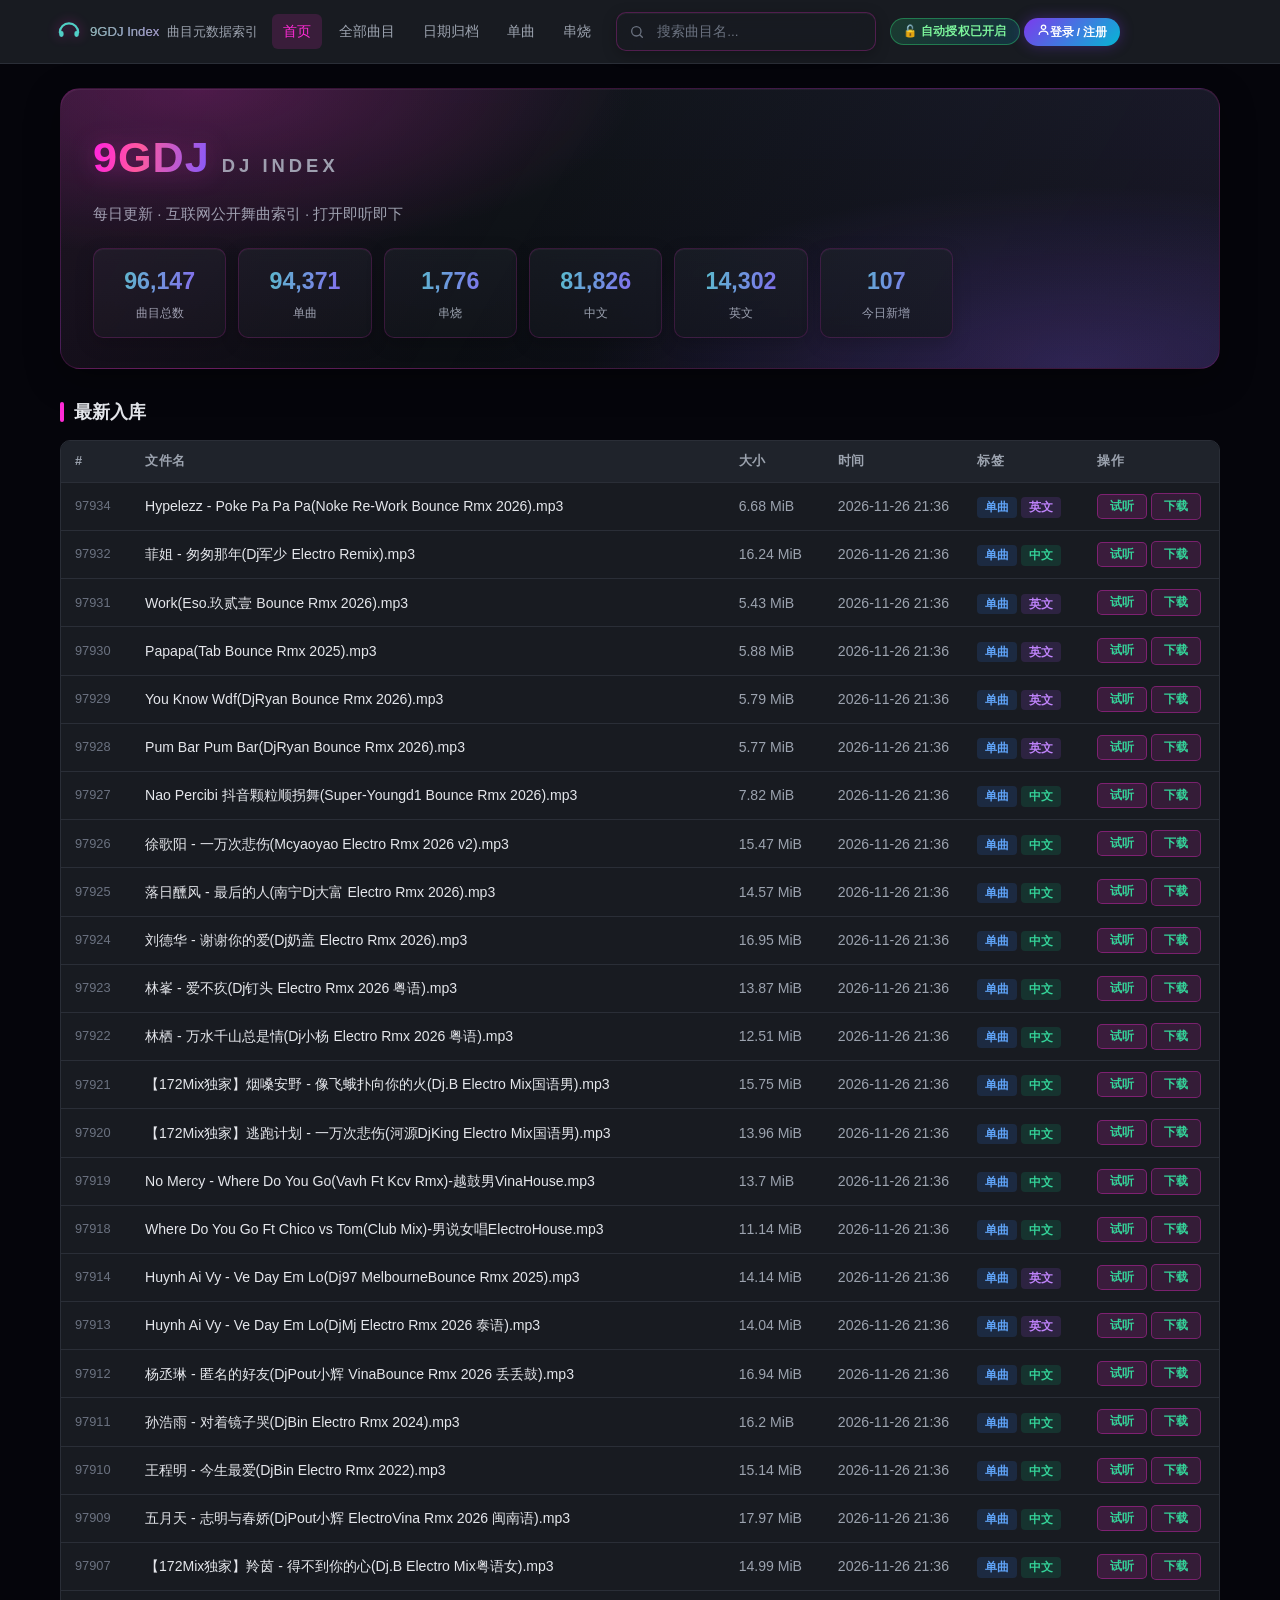
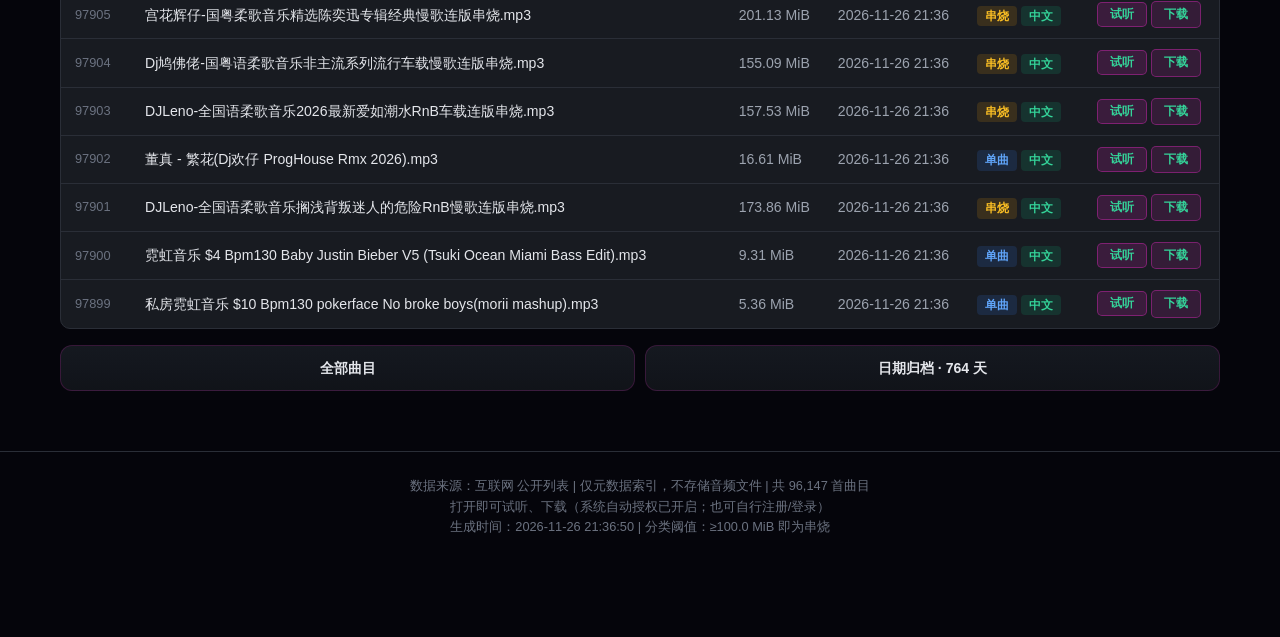
==== commit a39d0ffe: "hourly update 2026-11-26-13 [skip ci]" ====
--- a/site/index.html
+++ b/site/index.html
@@ -41,7 +41,7 @@
           return window.API_BASE;
         };
     </script>
-    <script>window.__LATEST__ = [{"i": 97894, "n": "萧亚轩 - 突然想起你(DjTmix Electo Rmx 2026).mp3", "s": 14.44, "t": "2026-11-26 11:56", "f": 0, "l": 0, "u": "https://www.djuu.com/play/330379.html"}, {"i": 97893, "n": "郑中基 - 太难(Dj钉头 Electro Rmx 2026).mp3", "s": 12.99, "t": "2026-11-26 11:56", "f": 0, "l": 0, "u": "https://www.djuu.com/play/330387.html"}, {"i": 97892, "n": "李克勤 - 一生不变(Dj奶盖 Electro Rmx 2026 粤语).mp3", "s": 15.62, "t": "2026-11-26 11:56", "f": 0, "l": 0, "u": "https://www.djuu.com/play/330389.html"}, {"i": 97891, "n": "林栖 - 外面的世界(Dj钉头 Electro Rmx 2026).mp3", "s": 14.48, "t": "2026-11-26 11:56", "f": 0, "l": 0, "u": "https://www.djuu.com/play/330511.html"}, {"i": 97890, "n": "陈慧琳 - 记事本(南沙Dj阿轩 Electro Rmx 2026).mp3", "s": 15.36, "t": "2026-11-26 11:56", "f": 0, "l": 0, "u": "https://www.djuu.com/play/330705.html"}, {"i": 97889, "n": "黄诗扶 - 九万字(DjXmix Electro Rmx 2026).mp3", "s": 17.29, "t": "2026-11-26 11:56", "f": 0, "l": 0, "u": "https://www.djuu.com/play/330706.html"}, {"i": 97888, "n": "郑伊健 - 一于奉陪(Dj阿鲍 Electro Rmx 2026 粤语).mp3", "s": 12.92, "t": "2026-11-26 11:56", "f": 0, "l": 0, "u": "https://www.djuu.com/play/330708.html"}, {"i": 97887, "n": "空灵女声 - 一生中最爱(Dj阿良 Electro Rmx 2026 粤语).mp3", "s": 13.31, "t": "2026-11-26 11:56", "f": 0, "l": 0, "u": "https://www.djuu.com/play/330714.html"}, {"i": 97886, "n": "烬歌 - 雨蝶(Dj阿鲍 Electro Rmx 2026).mp3", "s": 13.93, "t": "2026-11-26 11:56", "f": 0, "l": 0, "u": "https://www.djuu.com/play/330604.html"}, {"i": 97885, "n": "跳动节奏 - 啰发啰发(Zy泽泽 FunkyHouse Rmx 2026 Q鼓).mp3", "s": 11.32, "t": "2026-11-26 11:56", "f": 0, "l": 0, "u": "https://www.djuu.com/play/329808.html"}, {"i": 97884, "n": "Smile.DK - Doo Be Di Boy(Dj奶盖 Electro Rmx 2026).mp3", "s": 14.2, "t": "2026-11-26 11:56", "f": 0, "l": 1, "u": "https://www.djuu.com/play/330149.html"}, {"i": 97883, "n": "Wax - 瞌睡(Dj文意 FunkyHouse Rmx 2026 韩语).mp3", "s": 13.42, "t": "2026-11-26 11:56", "f": 0, "l": 0, "u": "https://www.djuu.com/play/330182.html"}, {"i": 97882, "n": "大头针 - 女儿情(Dj奶盖 Electro Rmx 2026).mp3", "s": 16.48, "t": "2026-11-26 11:56", "f": 0, "l": 0, "u": "https://www.djuu.com/play/330793.html"}, {"i": 97881, "n": "Trademark - Only Love(Dj阿亮 VinaHouse Rmx 2026).mp3", "s": 13.16, "t": "2026-11-26 11:56", "f": 0, "l": 1, "u": "https://www.djuu.com/play/329901.html"}, {"i": 97880, "n": "隔壁老樊 - 四块五(Dj光头 ProgHouse Rmx 2026).mp3", "s": 13.55, "t": "2026-11-26 11:56", "f": 0, "l": 0, "u": "https://www.djuu.com/play/299018.html"}, {"i": 97879, "n": "蒋敦豪 - 天空之城(Dj子航 LakHouse Rmx 2026).mp3", "s": 14.66, "t": "2026-11-26 11:56", "f": 0, "l": 0, "u": "https://www.djuu.com/play/330012.html"}, {"i": 97878, "n": "ProdbyMend vs 原潮 - 情人(Dj子航 LakHouse Rmx 2026).mp3", "s": 13.62, "t": "2026-11-26 11:56", "f": 0, "l": 0, "u": "https://www.djuu.com/play/330015.html"}, {"i": 97877, "n": "丁家怡 - 不能成情人(Dj菜仔 vs Dj小秋 ProgHouse Rmx 2026 粤语).mp3", "s": 11.7, "t": "2026-11-26 11:56", "f": 0, "l": 0, "u": "https://www.djuu.com/play/330116.html"}, {"i": 97876, "n": "微雾赴橙 - 荒(Dj阿帆 ProgHouse Rmx 2026).mp3", "s": 13.68, "t": "2026-11-26 11:56", "f": 0, "l": 0, "u": "https://www.djuu.com/play/330239.html"}, {"i": 97875, "n": "锤娜丽莎 - 我太笨(Dj阿航 ProgHouse Rmx 2026).mp3", "s": 15.06, "t": "2026-11-26 11:56", "f": 0, "l": 0, "u": "https://www.djuu.com/play/330356.html"}, {"i": 97874, "n": "村口吴老二 - 慌啥子嘛(Dj菜仔 vs Dj小秋 ProgHouse Rmx 2026).mp3", "s": 13.19, "t": "2026-11-26 11:56", "f": 0, "l": 0, "u": "https://www.djuu.com/play/330455.html"}, {"i": 97873, "n": "张杰 - 天下(Dj小麒 ProgHouse Rmx 2026).mp3", "s": 13.33, "t": "2026-11-26 11:56", "f": 0, "l": 0, "u": "https://www.djuu.com/play/330679.html"}, {"i": 97872, "n": "毛辣角 vs 小伊 - 宝贝对不起(Dj炮仔 ProgHouse Rmx 2026).mp3", "s": 13.0, "t": "2026-11-26 11:56", "f": 0, "l": 0, "u": "https://www.djuu.com/play/330681.html"}, {"i": 97871, "n": "张国荣 - 当年情(Dj阿驴 ProgHouse Rmx 2026 粤语).mp3", "s": 16.96, "t": "2026-11-26 11:56", "f": 0, "l": 0, "u": "https://www.djuu.com/play/330888.html"}, {"i": 97870, "n": "郑鱼 - 荒(Dj细霖 ProgHouse Rmx 2026).mp3", "s": 12.4, "t": "2026-11-26 11:56", "f": 0, "l": 0, "u": "https://www.djuu.com/play/330894.html"}, {"i": 97869, "n": "梁静茹 - 会呼吸的痛(高州Dj阿斌 Electro Rmx 2026).mp3", "s": 15.16, "t": "2026-11-26 05:54", "f": 0, "l": 0, "u": "https://www.djuu.com/play/325451.html"}, {"i": 97868, "n": "张信哲 - 信仰(DjKansas MelbourneBounce Mashup Rmx 2026).mp3", "s": 16.64, "t": "2026-11-26 05:54", "f": 0, "l": 0, "u": "https://www.djuu.com/play/330867.html"}, {"i": 97867, "n": "张信哲 - 过火(DjKansas MelbourneBounce Mashup Rmx 2026).mp3", "s": 17.13, "t": "2026-11-26 05:54", "f": 0, "l": 0, "u": "https://www.djuu.com/play/330868.html"}, {"i": 97866, "n": "En - 错的人(Niko小熊 Bounce Rmx 2025).mp3", "s": 9.61, "t": "2026-11-26 05:54", "f": 0, "l": 0, "u": "https://www.djuu.com/play/271295.html"}, {"i": 97865, "n": "王菲 - 季候风(肇庆GonBe拾三 Electro Rmx 2026 粤语).mp3", "s": 14.5, "t": "2026-11-26 05:54", "f": 0, "l": 0, "u": "https://www.djuu.com/play/330790.html"}];</script>
+    <script>window.__LATEST__ = [{"i": 97934, "n": "Hypelezz - Poke Pa Pa Pa(Noke Re-Work Bounce Rmx 2026).mp3", "s": 6.68, "t": "2026-11-26 21:36", "f": 0, "l": 1, "u": "https://www.djuu.com/play/305752.html"}, {"i": 97932, "n": "菲姐 - 匆匆那年(Dj军少 Electro Remix).mp3", "s": 16.24, "t": "2026-11-26 21:36", "f": 0, "l": 0, "u": "https://www.a8dj.com/dance/play/93572.html"}, {"i": 97931, "n": "Work(Eso.玖贰壹 Bounce Rmx 2026).mp3", "s": 5.43, "t": "2026-11-26 21:36", "f": 0, "l": 1, "u": "https://www.djuu.com/play/327770.html"}, {"i": 97930, "n": "Papapa(Tab Bounce Rmx 2025).mp3", "s": 5.88, "t": "2026-11-26 21:36", "f": 0, "l": 1, "u": "https://www.djuu.com/play/287423.html"}, {"i": 97929, "n": "You Know Wdf(DjRyan Bounce Rmx 2026).mp3", "s": 5.79, "t": "2026-11-26 21:36", "f": 0, "l": 1, "u": "https://www.djuu.com/play/328647.html"}, {"i": 97928, "n": "Pum Bar Pum Bar(DjRyan Bounce Rmx 2026).mp3", "s": 5.77, "t": "2026-11-26 21:36", "f": 0, "l": 1, "u": "https://www.djuu.com/play/328650.html"}, {"i": 97927, "n": "Nao Percibi 抖音颗粒顺拐舞(Super-Youngd1 Bounce Rmx 2026).mp3", "s": 7.82, "t": "2026-11-26 21:36", "f": 0, "l": 0, "u": "https://www.djuu.com/play/327771.html"}, {"i": 97926, "n": "徐歌阳 - 一万次悲伤(Mcyaoyao Electro Rmx 2026 v2).mp3", "s": 15.47, "t": "2026-11-26 21:36", "f": 0, "l": 0, "u": "https://www.djuu.com/play/319044.html"}, {"i": 97925, "n": "落日醺风 - 最后的人(南宁Dj大富 Electro Rmx 2026).mp3", "s": 14.57, "t": "2026-11-26 21:36", "f": 0, "l": 0, "u": "https://www.djuu.com/play/330916.html"}, {"i": 97924, "n": "刘德华 - 谢谢你的爱(Dj奶盖 Electro Rmx 2026).mp3", "s": 16.95, "t": "2026-11-26 21:36", "f": 0, "l": 0, "u": "https://www.djuu.com/play/330920.html"}, {"i": 97923, "n": "林峯 - 爱不疚(Dj钉头 Electro Rmx 2026 粤语).mp3", "s": 13.87, "t": "2026-11-26 21:36", "f": 0, "l": 0, "u": "https://www.djuu.com/play/330917.html"}, {"i": 97922, "n": "林栖 - 万水千山总是情(Dj小杨 Electro Rmx 2026 粤语).mp3", "s": 12.51, "t": "2026-11-26 21:36", "f": 0, "l": 0, "u": "https://www.djuu.com/play/330918.html"}, {"i": 97921, "n": "【172Mix独家】烟嗓安野 - 像飞蛾扑向你的火(Dj.B Electro Mix国语男).mp3", "s": 15.75, "t": "2026-11-26 21:36", "f": 0, "l": 0, "u": "https://www.172mix.com/play/308009"}, {"i": 97920, "n": "【172Mix独家】逃跑计划 - 一万次悲伤(河源DjKing Electro Mix国语男).mp3", "s": 13.96, "t": "2026-11-26 21:36", "f": 0, "l": 0, "u": "https://www.172mix.com/play/308118"}, {"i": 97919, "n": "No Mercy - Where Do You Go(Vavh Ft Kcv Rmx)-越鼓男VinaHouse.mp3", "s": 13.7, "t": "2026-11-26 21:36", "f": 0, "l": 0, "u": "https://www.djuu.com/play/180402.html"}, {"i": 97918, "n": "Where Do You Go Ft Chico vs Tom(Club Mix)-男说女唱ElectroHouse.mp3", "s": 11.14, "t": "2026-11-26 21:36", "f": 0, "l": 0, "u": "https://www.djuu.com/play/68611.html"}, {"i": 97914, "n": "Huynh Ai Vy - Ve Day Em Lo(Dj97 MelbourneBounce Rmx 2025).mp3", "s": 14.14, "t": "2026-11-26 21:36", "f": 0, "l": 1, "u": "https://m.djuu.com/play/267152.html"}, {"i": 97913, "n": "Huynh Ai Vy - Ve Day Em Lo(DjMj Electro Rmx 2026 泰语).mp3", "s": 14.04, "t": "2026-11-26 21:36", "f": 0, "l": 1, "u": "https://m.djuu.com/play/313163.html"}, {"i": 97912, "n": "杨丞琳 - 匿名的好友(DjPout小辉 VinaBounce Rmx 2026 丢丢鼓).mp3", "s": 16.94, "t": "2026-11-26 21:36", "f": 0, "l": 0, "u": "https://m.djuu.com/play/327144.html"}, {"i": 97911, "n": "孙浩雨 - 对着镜子哭(DjBin Electro Rmx 2024).mp3", "s": 16.2, "t": "2026-11-26 21:36", "f": 0, "l": 0, "u": "https://www.djuu.com/play/240135.html"}, {"i": 97910, "n": "王程明 - 今生最爱(DjBin Electro Rmx 2022).mp3", "s": 15.14, "t": "2026-11-26 21:36", "f": 0, "l": 0, "u": "https://www.djuu.com/play/175688.html"}, {"i": 97909, "n": "五月天 - 志明与春娇(DjPout小辉 ElectroVina Rmx 2026 闽南语).mp3", "s": 17.97, "t": "2026-11-26 21:36", "f": 0, "l": 0, "u": "https://www.djuu.com/play/330907.html"}, {"i": 97907, "n": "【172Mix独家】羚茵 - 得不到你的心(Dj.B Electro Mix粤语女).mp3", "s": 14.99, "t": "2026-11-26 21:36", "f": 0, "l": 0, "u": "https://www.172mix.com/play/287585"}, {"i": 97905, "n": "宫花辉仔-国粤柔歌音乐精选陈奕迅专辑经典慢歌连版串烧.mp3", "s": 201.13, "t": "2026-11-26 21:36", "f": 1, "l": 0, "u": "https://www.djuu.com/play/280008.html"}, {"i": 97904, "n": "Dj鸠佛佬-国粤语柔歌音乐非主流系列流行车载慢歌连版串烧.mp3", "s": 155.09, "t": "2026-11-26 21:36", "f": 1, "l": 0, "u": "https://www.djuu.com/play/321742.html"}, {"i": 97903, "n": "DJLeno-全国语柔歌音乐2026最新爱如潮水RnB车载连版串烧.mp3", "s": 157.53, "t": "2026-11-26 21:36", "f": 1, "l": 0, "u": "https://www.djuu.com/play/298162.html"}, {"i": 97902, "n": "董真 - 繁花(Dj欢仔 ProgHouse Rmx 2026).mp3", "s": 16.61, "t": "2026-11-26 21:36", "f": 0, "l": 0, "u": "https://m.djuu.com/play/330442.html"}, {"i": 97901, "n": "DJLeno-全国语柔歌音乐搁浅背叛迷人的危险RnB慢歌连版串烧.mp3", "s": 173.86, "t": "2026-11-26 21:36", "f": 1, "l": 0, "u": "https://www.djuu.com/play/320828.html"}, {"i": 97900, "n": "霓虹音乐 $4 Bpm130 Baby Justin Bieber V5 (Tsuki Ocean Miami Bass Edit).mp3", "s": 9.31, "t": "2026-11-26 21:36", "f": 0, "l": 0, "u": "https://baidu.dj/djmp3/350233.html"}, {"i": 97899, "n": "私房霓虹音乐 $10 Bpm130 pokerface No broke boys(morii mashup).mp3", "s": 5.36, "t": "2026-11-26 21:36", "f": 0, "l": 0, "u": "https://baidu.dj/djmp3/350358.html"}];</script>
     <header>
         <div class="header-inner">
             <div class="logo">
@@ -79,9 +79,9 @@
         <div class="loading"><div class="spinner"></div>正在加载曲目数据...</div>
     </main>
     <footer>
-        <p>数据来源：互联网 公开列表 | 仅元数据索引，不存储音频文件 | 共 96,113 首曲目</p>
+        <p>数据来源：互联网 公开列表 | 仅元数据索引，不存储音频文件 | 共 96,147 首曲目</p>
         <p>打开即可试听、下载（系统自动授权已开启；也可自行注册/登录）</p>
-        <p>生成时间：2026-11-26 11:56:40 | 分类阈值：≥100.0 MiB 即为串烧</p>
+        <p>生成时间：2026-11-26 21:36:50 | 分类阈值：≥100.0 MiB 即为串烧</p>
     </footer>
     <div id="auth-overlay" class="auth-overlay">
         <div class="auth-modal">
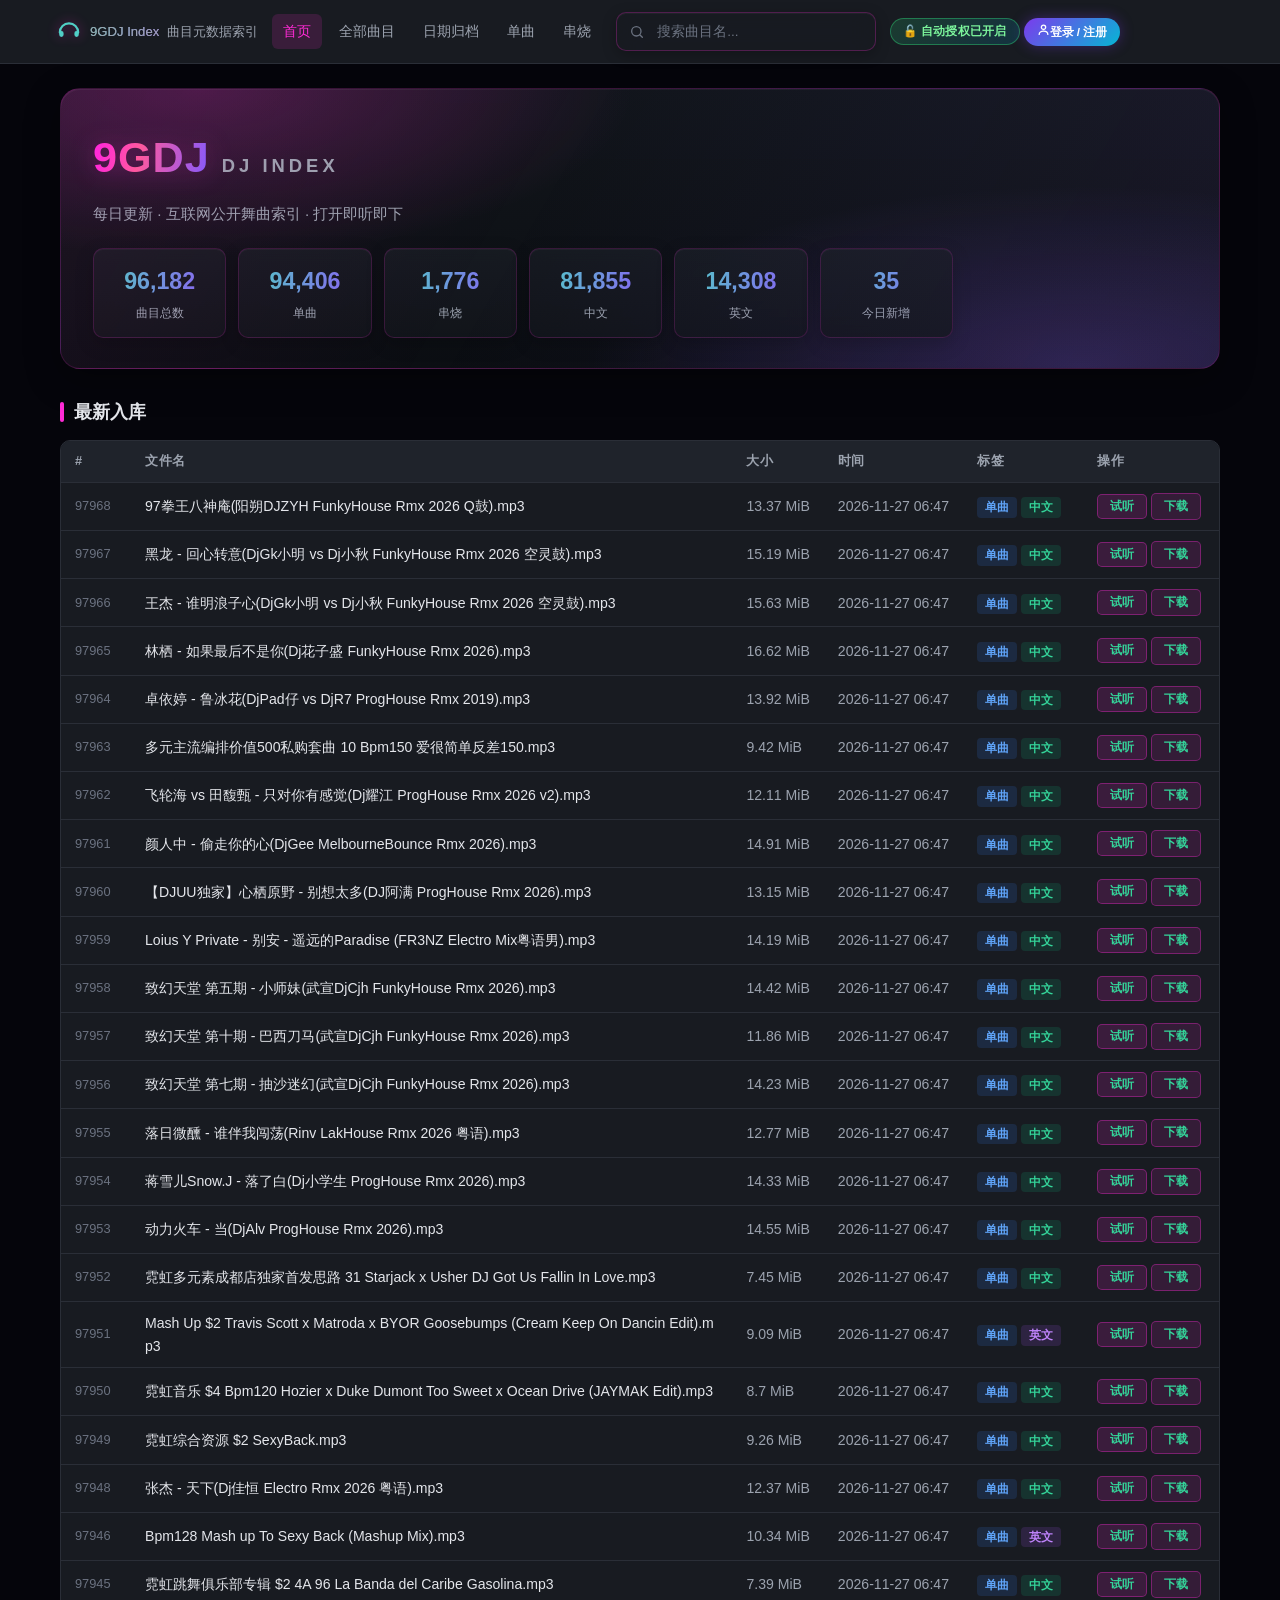
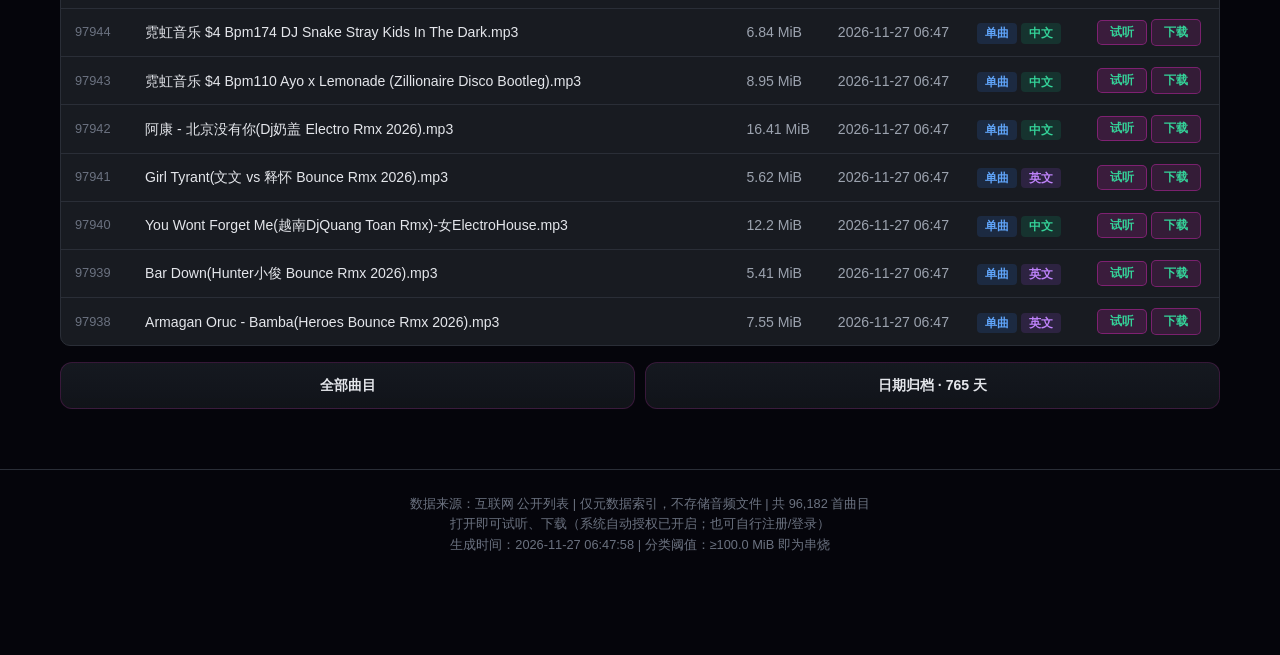
==== commit 4b37c324: "hourly update 2026-11-26-22 [skip ci]" ====
--- a/site/index.html
+++ b/site/index.html
@@ -41,7 +41,7 @@
           return window.API_BASE;
         };
     </script>
-    <script>window.__LATEST__ = [{"i": 97934, "n": "Hypelezz - Poke Pa Pa Pa(Noke Re-Work Bounce Rmx 2026).mp3", "s": 6.68, "t": "2026-11-26 21:36", "f": 0, "l": 1, "u": "https://www.djuu.com/play/305752.html"}, {"i": 97932, "n": "菲姐 - 匆匆那年(Dj军少 Electro Remix).mp3", "s": 16.24, "t": "2026-11-26 21:36", "f": 0, "l": 0, "u": "https://www.a8dj.com/dance/play/93572.html"}, {"i": 97931, "n": "Work(Eso.玖贰壹 Bounce Rmx 2026).mp3", "s": 5.43, "t": "2026-11-26 21:36", "f": 0, "l": 1, "u": "https://www.djuu.com/play/327770.html"}, {"i": 97930, "n": "Papapa(Tab Bounce Rmx 2025).mp3", "s": 5.88, "t": "2026-11-26 21:36", "f": 0, "l": 1, "u": "https://www.djuu.com/play/287423.html"}, {"i": 97929, "n": "You Know Wdf(DjRyan Bounce Rmx 2026).mp3", "s": 5.79, "t": "2026-11-26 21:36", "f": 0, "l": 1, "u": "https://www.djuu.com/play/328647.html"}, {"i": 97928, "n": "Pum Bar Pum Bar(DjRyan Bounce Rmx 2026).mp3", "s": 5.77, "t": "2026-11-26 21:36", "f": 0, "l": 1, "u": "https://www.djuu.com/play/328650.html"}, {"i": 97927, "n": "Nao Percibi 抖音颗粒顺拐舞(Super-Youngd1 Bounce Rmx 2026).mp3", "s": 7.82, "t": "2026-11-26 21:36", "f": 0, "l": 0, "u": "https://www.djuu.com/play/327771.html"}, {"i": 97926, "n": "徐歌阳 - 一万次悲伤(Mcyaoyao Electro Rmx 2026 v2).mp3", "s": 15.47, "t": "2026-11-26 21:36", "f": 0, "l": 0, "u": "https://www.djuu.com/play/319044.html"}, {"i": 97925, "n": "落日醺风 - 最后的人(南宁Dj大富 Electro Rmx 2026).mp3", "s": 14.57, "t": "2026-11-26 21:36", "f": 0, "l": 0, "u": "https://www.djuu.com/play/330916.html"}, {"i": 97924, "n": "刘德华 - 谢谢你的爱(Dj奶盖 Electro Rmx 2026).mp3", "s": 16.95, "t": "2026-11-26 21:36", "f": 0, "l": 0, "u": "https://www.djuu.com/play/330920.html"}, {"i": 97923, "n": "林峯 - 爱不疚(Dj钉头 Electro Rmx 2026 粤语).mp3", "s": 13.87, "t": "2026-11-26 21:36", "f": 0, "l": 0, "u": "https://www.djuu.com/play/330917.html"}, {"i": 97922, "n": "林栖 - 万水千山总是情(Dj小杨 Electro Rmx 2026 粤语).mp3", "s": 12.51, "t": "2026-11-26 21:36", "f": 0, "l": 0, "u": "https://www.djuu.com/play/330918.html"}, {"i": 97921, "n": "【172Mix独家】烟嗓安野 - 像飞蛾扑向你的火(Dj.B Electro Mix国语男).mp3", "s": 15.75, "t": "2026-11-26 21:36", "f": 0, "l": 0, "u": "https://www.172mix.com/play/308009"}, {"i": 97920, "n": "【172Mix独家】逃跑计划 - 一万次悲伤(河源DjKing Electro Mix国语男).mp3", "s": 13.96, "t": "2026-11-26 21:36", "f": 0, "l": 0, "u": "https://www.172mix.com/play/308118"}, {"i": 97919, "n": "No Mercy - Where Do You Go(Vavh Ft Kcv Rmx)-越鼓男VinaHouse.mp3", "s": 13.7, "t": "2026-11-26 21:36", "f": 0, "l": 0, "u": "https://www.djuu.com/play/180402.html"}, {"i": 97918, "n": "Where Do You Go Ft Chico vs Tom(Club Mix)-男说女唱ElectroHouse.mp3", "s": 11.14, "t": "2026-11-26 21:36", "f": 0, "l": 0, "u": "https://www.djuu.com/play/68611.html"}, {"i": 97914, "n": "Huynh Ai Vy - Ve Day Em Lo(Dj97 MelbourneBounce Rmx 2025).mp3", "s": 14.14, "t": "2026-11-26 21:36", "f": 0, "l": 1, "u": "https://m.djuu.com/play/267152.html"}, {"i": 97913, "n": "Huynh Ai Vy - Ve Day Em Lo(DjMj Electro Rmx 2026 泰语).mp3", "s": 14.04, "t": "2026-11-26 21:36", "f": 0, "l": 1, "u": "https://m.djuu.com/play/313163.html"}, {"i": 97912, "n": "杨丞琳 - 匿名的好友(DjPout小辉 VinaBounce Rmx 2026 丢丢鼓).mp3", "s": 16.94, "t": "2026-11-26 21:36", "f": 0, "l": 0, "u": "https://m.djuu.com/play/327144.html"}, {"i": 97911, "n": "孙浩雨 - 对着镜子哭(DjBin Electro Rmx 2024).mp3", "s": 16.2, "t": "2026-11-26 21:36", "f": 0, "l": 0, "u": "https://www.djuu.com/play/240135.html"}, {"i": 97910, "n": "王程明 - 今生最爱(DjBin Electro Rmx 2022).mp3", "s": 15.14, "t": "2026-11-26 21:36", "f": 0, "l": 0, "u": "https://www.djuu.com/play/175688.html"}, {"i": 97909, "n": "五月天 - 志明与春娇(DjPout小辉 ElectroVina Rmx 2026 闽南语).mp3", "s": 17.97, "t": "2026-11-26 21:36", "f": 0, "l": 0, "u": "https://www.djuu.com/play/330907.html"}, {"i": 97907, "n": "【172Mix独家】羚茵 - 得不到你的心(Dj.B Electro Mix粤语女).mp3", "s": 14.99, "t": "2026-11-26 21:36", "f": 0, "l": 0, "u": "https://www.172mix.com/play/287585"}, {"i": 97905, "n": "宫花辉仔-国粤柔歌音乐精选陈奕迅专辑经典慢歌连版串烧.mp3", "s": 201.13, "t": "2026-11-26 21:36", "f": 1, "l": 0, "u": "https://www.djuu.com/play/280008.html"}, {"i": 97904, "n": "Dj鸠佛佬-国粤语柔歌音乐非主流系列流行车载慢歌连版串烧.mp3", "s": 155.09, "t": "2026-11-26 21:36", "f": 1, "l": 0, "u": "https://www.djuu.com/play/321742.html"}, {"i": 97903, "n": "DJLeno-全国语柔歌音乐2026最新爱如潮水RnB车载连版串烧.mp3", "s": 157.53, "t": "2026-11-26 21:36", "f": 1, "l": 0, "u": "https://www.djuu.com/play/298162.html"}, {"i": 97902, "n": "董真 - 繁花(Dj欢仔 ProgHouse Rmx 2026).mp3", "s": 16.61, "t": "2026-11-26 21:36", "f": 0, "l": 0, "u": "https://m.djuu.com/play/330442.html"}, {"i": 97901, "n": "DJLeno-全国语柔歌音乐搁浅背叛迷人的危险RnB慢歌连版串烧.mp3", "s": 173.86, "t": "2026-11-26 21:36", "f": 1, "l": 0, "u": "https://www.djuu.com/play/320828.html"}, {"i": 97900, "n": "霓虹音乐 $4 Bpm130 Baby Justin Bieber V5 (Tsuki Ocean Miami Bass Edit).mp3", "s": 9.31, "t": "2026-11-26 21:36", "f": 0, "l": 0, "u": "https://baidu.dj/djmp3/350233.html"}, {"i": 97899, "n": "私房霓虹音乐 $10 Bpm130 pokerface No broke boys(morii mashup).mp3", "s": 5.36, "t": "2026-11-26 21:36", "f": 0, "l": 0, "u": "https://baidu.dj/djmp3/350358.html"}];</script>
+    <script>window.__LATEST__ = [{"i": 97968, "n": "97拳王八神庵(阳朔DJZYH FunkyHouse Rmx 2026 Q鼓).mp3", "s": 13.37, "t": "2026-11-27 06:47", "f": 0, "l": 0, "u": "https://www.djuu.com/play/329906.html"}, {"i": 97967, "n": "黑龙 - 回心转意(DjGk小明 vs Dj小秋 FunkyHouse Rmx 2026 空灵鼓).mp3", "s": 15.19, "t": "2026-11-27 06:47", "f": 0, "l": 0, "u": "https://www.djuu.com/play/329491.html"}, {"i": 97966, "n": "王杰 - 谁明浪子心(DjGk小明 vs Dj小秋 FunkyHouse Rmx 2026 空灵鼓).mp3", "s": 15.63, "t": "2026-11-27 06:47", "f": 0, "l": 0, "u": "https://www.djuu.com/play/329498.html"}, {"i": 97965, "n": "林栖 - 如果最后不是你(Dj花子盛 FunkyHouse Rmx 2026).mp3", "s": 16.62, "t": "2026-11-27 06:47", "f": 0, "l": 0, "u": "https://www.djuu.com/play/329912.html"}, {"i": 97964, "n": "卓依婷 - 鲁冰花(DjPad仔 vs DjR7 ProgHouse Rmx 2019).mp3", "s": 13.92, "t": "2026-11-27 06:47", "f": 0, "l": 0, "u": "https://www.djuu.com/play/114889.html"}, {"i": 97963, "n": "多元主流编排价值500私购套曲 10 Bpm150 爱很简单反差150.mp3", "s": 9.42, "t": "2026-11-27 06:47", "f": 0, "l": 0, "u": "https://baidu.dj/djmp3/263168.html"}, {"i": 97962, "n": "飞轮海 vs 田馥甄 - 只对你有感觉(Dj耀江 ProgHouse Rmx 2026 v2).mp3", "s": 12.11, "t": "2026-11-27 06:47", "f": 0, "l": 0, "u": "https://www.djuu.com/play/320330.html"}, {"i": 97961, "n": "颜人中 - 偷走你的心(DjGee MelbourneBounce Rmx 2026).mp3", "s": 14.91, "t": "2026-11-27 06:47", "f": 0, "l": 0, "u": "https://www.djuu.com/play/330955.html"}, {"i": 97960, "n": "【DJUU独家】心栖原野 - 别想太多(DJ阿满 ProgHouse Rmx 2026).mp3", "s": 13.15, "t": "2026-11-27 06:47", "f": 0, "l": 0, "u": "https://www.djuu.com/play/319667.html"}, {"i": 97959, "n": "Loius Y Private - 别安 - 遥远的Paradise (FR3NZ Electro Mix粤语男).mp3", "s": 14.19, "t": "2026-11-27 06:47", "f": 0, "l": 0, "u": "https://www.djuu.com/play/136546.html"}, {"i": 97958, "n": "致幻天堂 第五期 - 小师妹(武宣DjCjh FunkyHouse Rmx 2026).mp3", "s": 14.42, "t": "2026-11-27 06:47", "f": 0, "l": 0, "u": "https://www.djuu.com/play/323225.html"}, {"i": 97957, "n": "致幻天堂 第十期 - 巴西刀马(武宣DjCjh FunkyHouse Rmx 2026).mp3", "s": 11.86, "t": "2026-11-27 06:47", "f": 0, "l": 0, "u": "https://www.djuu.com/play/323230.html"}, {"i": 97956, "n": "致幻天堂 第七期 - 抽沙迷幻(武宣DjCjh FunkyHouse Rmx 2026).mp3", "s": 14.23, "t": "2026-11-27 06:47", "f": 0, "l": 0, "u": "https://www.djuu.com/play/323227.html"}, {"i": 97955, "n": "落日微醺 - 谁伴我闯荡(Rinv LakHouse Rmx 2026 粤语).mp3", "s": 12.77, "t": "2026-11-27 06:47", "f": 0, "l": 0, "u": "https://www.djuu.com/play/330968.html"}, {"i": 97954, "n": "蒋雪儿Snow.J - 落了白(Dj小学生 ProgHouse Rmx 2026).mp3", "s": 14.33, "t": "2026-11-27 06:47", "f": 0, "l": 0, "u": "https://www.djuu.com/play/330350.html"}, {"i": 97953, "n": "动力火车 - 当(DjAlv ProgHouse Rmx 2026).mp3", "s": 14.55, "t": "2026-11-27 06:47", "f": 0, "l": 0, "u": "http://www.djuu.com/play/330449.html"}, {"i": 97952, "n": "霓虹多元素成都店独家首发思路 31 Starjack x Usher DJ Got Us Fallin In Love.mp3", "s": 7.45, "t": "2026-11-27 06:47", "f": 0, "l": 0, "u": "https://baidu.dj/djmp3/313701.html"}, {"i": 97951, "n": "Mash Up $2 Travis Scott x Matroda x BYOR Goosebumps (Cream Keep On Dancin Edit).mp3", "s": 9.09, "t": "2026-11-27 06:47", "f": 0, "l": 1, "u": "https://baidu.dj/djmp3/164951.html"}, {"i": 97950, "n": "霓虹音乐 $4 Bpm120 Hozier x Duke Dumont Too Sweet x Ocean Drive (JAYMAK Edit).mp3", "s": 8.7, "t": "2026-11-27 06:47", "f": 0, "l": 0, "u": "https://baidu.dj/djmp3/343007.html"}, {"i": 97949, "n": "霓虹综合资源 $2 SexyBack.mp3", "s": 9.26, "t": "2026-11-27 06:47", "f": 0, "l": 0, "u": "https://baidu.dj/djmp3/199405.html"}, {"i": 97948, "n": "张杰 - 天下(Dj佳恒 Electro Rmx 2026 粤语).mp3", "s": 12.37, "t": "2026-11-27 06:47", "f": 0, "l": 0, "u": "https://www.djuu.com/play/330908.html"}, {"i": 97946, "n": "Bpm128 Mash up  To Sexy Back (Mashup Mix).mp3", "s": 10.34, "t": "2026-11-27 06:47", "f": 0, "l": 1, "u": "https://baidu.dj/djmp3/20612.html"}, {"i": 97945, "n": "霓虹跳舞俱乐部专辑 $2 4A 96 La Banda del Caribe Gasolina.mp3", "s": 7.39, "t": "2026-11-27 06:47", "f": 0, "l": 0, "u": "https://baidu.dj/djmp3/174237.html"}, {"i": 97944, "n": "霓虹音乐 $4 Bpm174 DJ Snake Stray Kids In The Dark.mp3", "s": 6.84, "t": "2026-11-27 06:47", "f": 0, "l": 0, "u": "https://baidu.dj/djmp3/345961.html"}, {"i": 97943, "n": "霓虹音乐 $4 Bpm110 Ayo x Lemonade (Zillionaire Disco Bootleg).mp3", "s": 8.95, "t": "2026-11-27 06:47", "f": 0, "l": 0, "u": "https://baidu.dj/djmp3/346628.html"}, {"i": 97942, "n": "阿康 - 北京没有你(Dj奶盖 Electro Rmx 2026).mp3", "s": 16.41, "t": "2026-11-27 06:47", "f": 0, "l": 0, "u": "https://www.djuu.com/play/330150.html"}, {"i": 97941, "n": "Girl Tyrant(文文 vs 释怀 Bounce Rmx 2026).mp3", "s": 5.62, "t": "2026-11-27 06:47", "f": 0, "l": 1, "u": "https://www.djuu.com/play/314695.html"}, {"i": 97940, "n": "You Wont Forget Me(越南DjQuang Toan Rmx)-女ElectroHouse.mp3", "s": 12.2, "t": "2026-11-27 06:47", "f": 0, "l": 0, "u": "https://www.djuu.com/play/37035.html"}, {"i": 97939, "n": "Bar Down(Hunter小俊 Bounce Rmx 2026).mp3", "s": 5.41, "t": "2026-11-27 06:47", "f": 0, "l": 1, "u": "https://www.djuu.com/play/325691.html"}, {"i": 97938, "n": "Armagan Oruc - Bamba(Heroes Bounce Rmx 2026).mp3", "s": 7.55, "t": "2026-11-27 06:47", "f": 0, "l": 1, "u": "https://www.djuu.com/play/324544.html"}];</script>
     <header>
         <div class="header-inner">
             <div class="logo">
@@ -79,9 +79,9 @@
         <div class="loading"><div class="spinner"></div>正在加载曲目数据...</div>
     </main>
     <footer>
-        <p>数据来源：互联网 公开列表 | 仅元数据索引，不存储音频文件 | 共 96,147 首曲目</p>
+        <p>数据来源：互联网 公开列表 | 仅元数据索引，不存储音频文件 | 共 96,182 首曲目</p>
         <p>打开即可试听、下载（系统自动授权已开启；也可自行注册/登录）</p>
-        <p>生成时间：2026-11-26 21:36:50 | 分类阈值：≥100.0 MiB 即为串烧</p>
+        <p>生成时间：2026-11-27 06:47:58 | 分类阈值：≥100.0 MiB 即为串烧</p>
     </footer>
     <div id="auth-overlay" class="auth-overlay">
         <div class="auth-modal">
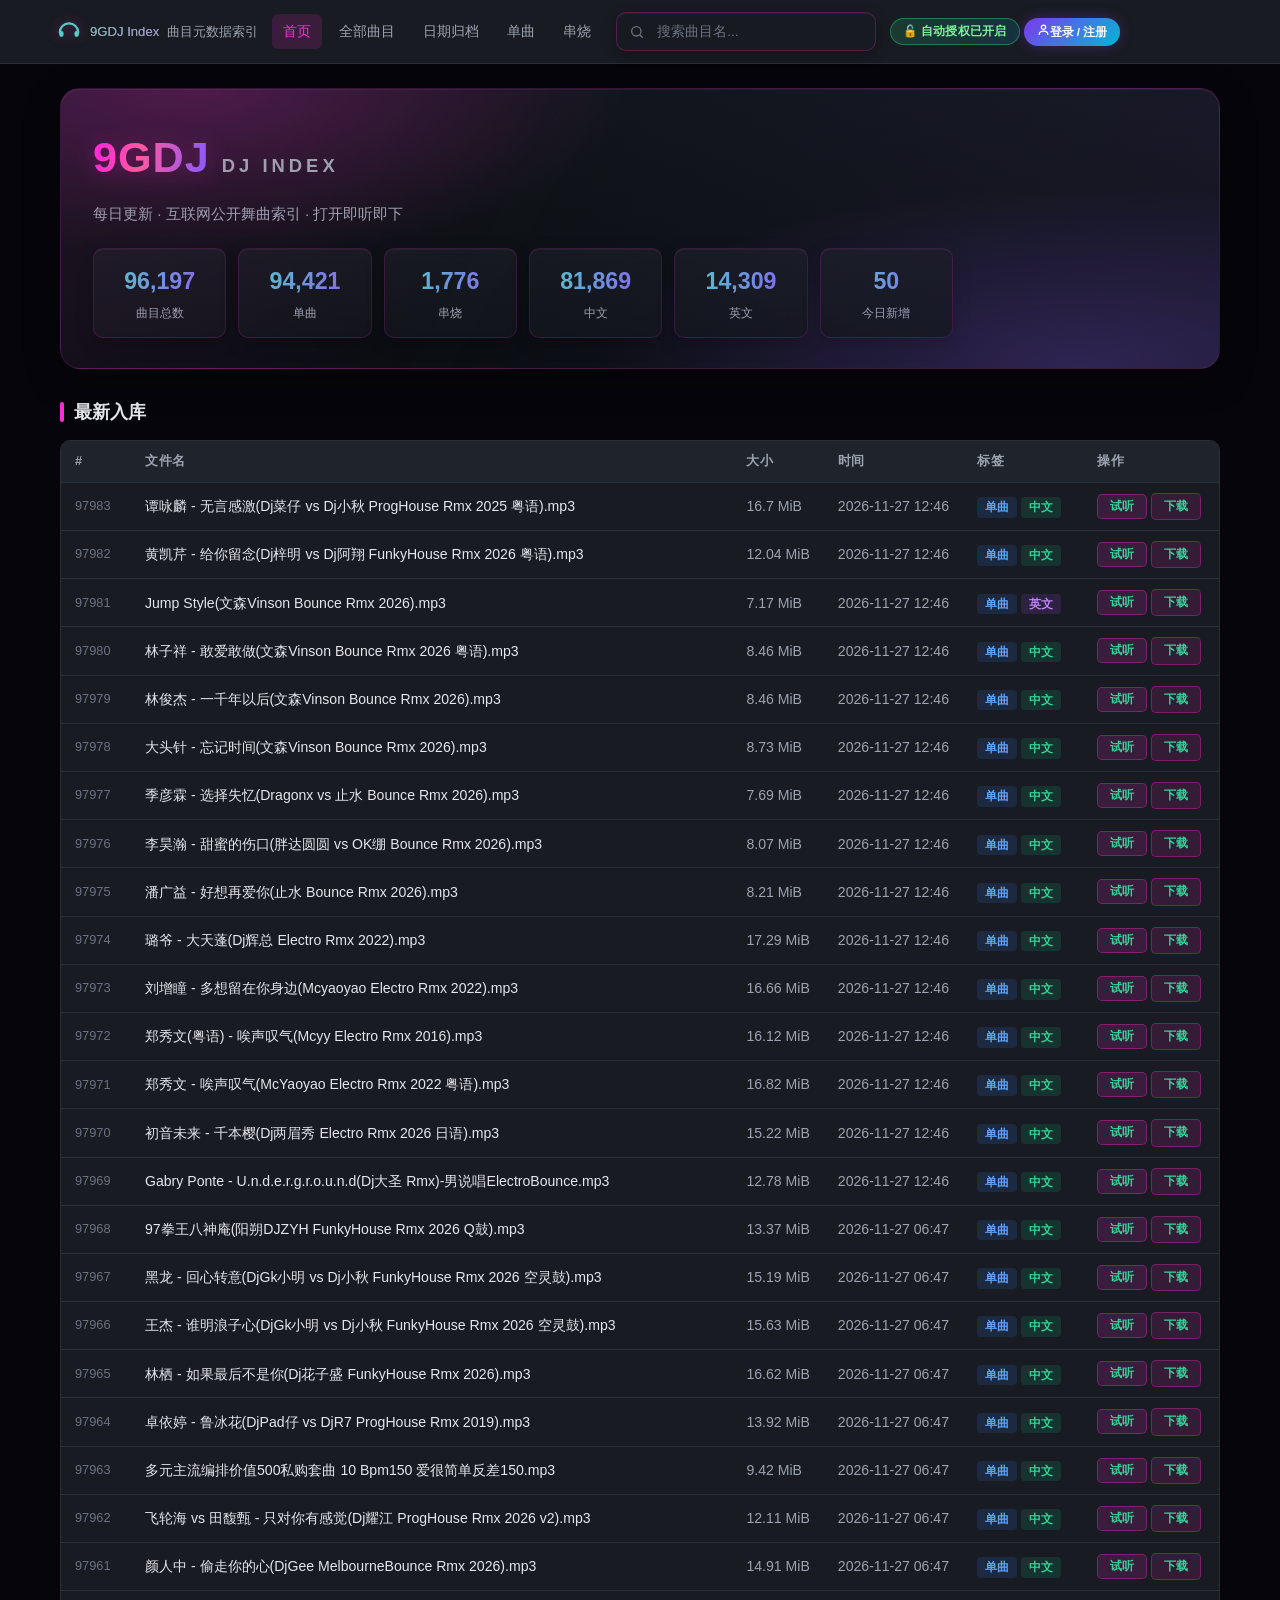
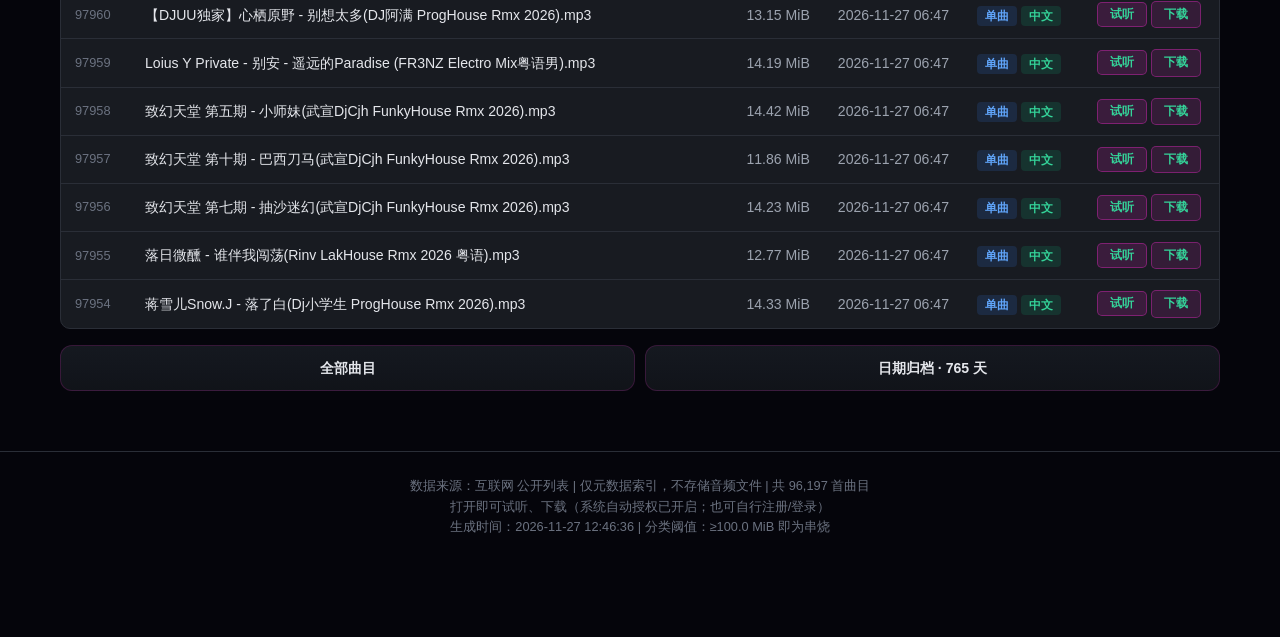
==== commit 30cade4c: "hourly update 2026-11-27-04 [skip ci]" ====
--- a/site/index.html
+++ b/site/index.html
@@ -41,7 +41,7 @@
           return window.API_BASE;
         };
     </script>
-    <script>window.__LATEST__ = [{"i": 97968, "n": "97拳王八神庵(阳朔DJZYH FunkyHouse Rmx 2026 Q鼓).mp3", "s": 13.37, "t": "2026-11-27 06:47", "f": 0, "l": 0, "u": "https://www.djuu.com/play/329906.html"}, {"i": 97967, "n": "黑龙 - 回心转意(DjGk小明 vs Dj小秋 FunkyHouse Rmx 2026 空灵鼓).mp3", "s": 15.19, "t": "2026-11-27 06:47", "f": 0, "l": 0, "u": "https://www.djuu.com/play/329491.html"}, {"i": 97966, "n": "王杰 - 谁明浪子心(DjGk小明 vs Dj小秋 FunkyHouse Rmx 2026 空灵鼓).mp3", "s": 15.63, "t": "2026-11-27 06:47", "f": 0, "l": 0, "u": "https://www.djuu.com/play/329498.html"}, {"i": 97965, "n": "林栖 - 如果最后不是你(Dj花子盛 FunkyHouse Rmx 2026).mp3", "s": 16.62, "t": "2026-11-27 06:47", "f": 0, "l": 0, "u": "https://www.djuu.com/play/329912.html"}, {"i": 97964, "n": "卓依婷 - 鲁冰花(DjPad仔 vs DjR7 ProgHouse Rmx 2019).mp3", "s": 13.92, "t": "2026-11-27 06:47", "f": 0, "l": 0, "u": "https://www.djuu.com/play/114889.html"}, {"i": 97963, "n": "多元主流编排价值500私购套曲 10 Bpm150 爱很简单反差150.mp3", "s": 9.42, "t": "2026-11-27 06:47", "f": 0, "l": 0, "u": "https://baidu.dj/djmp3/263168.html"}, {"i": 97962, "n": "飞轮海 vs 田馥甄 - 只对你有感觉(Dj耀江 ProgHouse Rmx 2026 v2).mp3", "s": 12.11, "t": "2026-11-27 06:47", "f": 0, "l": 0, "u": "https://www.djuu.com/play/320330.html"}, {"i": 97961, "n": "颜人中 - 偷走你的心(DjGee MelbourneBounce Rmx 2026).mp3", "s": 14.91, "t": "2026-11-27 06:47", "f": 0, "l": 0, "u": "https://www.djuu.com/play/330955.html"}, {"i": 97960, "n": "【DJUU独家】心栖原野 - 别想太多(DJ阿满 ProgHouse Rmx 2026).mp3", "s": 13.15, "t": "2026-11-27 06:47", "f": 0, "l": 0, "u": "https://www.djuu.com/play/319667.html"}, {"i": 97959, "n": "Loius Y Private - 别安 - 遥远的Paradise (FR3NZ Electro Mix粤语男).mp3", "s": 14.19, "t": "2026-11-27 06:47", "f": 0, "l": 0, "u": "https://www.djuu.com/play/136546.html"}, {"i": 97958, "n": "致幻天堂 第五期 - 小师妹(武宣DjCjh FunkyHouse Rmx 2026).mp3", "s": 14.42, "t": "2026-11-27 06:47", "f": 0, "l": 0, "u": "https://www.djuu.com/play/323225.html"}, {"i": 97957, "n": "致幻天堂 第十期 - 巴西刀马(武宣DjCjh FunkyHouse Rmx 2026).mp3", "s": 11.86, "t": "2026-11-27 06:47", "f": 0, "l": 0, "u": "https://www.djuu.com/play/323230.html"}, {"i": 97956, "n": "致幻天堂 第七期 - 抽沙迷幻(武宣DjCjh FunkyHouse Rmx 2026).mp3", "s": 14.23, "t": "2026-11-27 06:47", "f": 0, "l": 0, "u": "https://www.djuu.com/play/323227.html"}, {"i": 97955, "n": "落日微醺 - 谁伴我闯荡(Rinv LakHouse Rmx 2026 粤语).mp3", "s": 12.77, "t": "2026-11-27 06:47", "f": 0, "l": 0, "u": "https://www.djuu.com/play/330968.html"}, {"i": 97954, "n": "蒋雪儿Snow.J - 落了白(Dj小学生 ProgHouse Rmx 2026).mp3", "s": 14.33, "t": "2026-11-27 06:47", "f": 0, "l": 0, "u": "https://www.djuu.com/play/330350.html"}, {"i": 97953, "n": "动力火车 - 当(DjAlv ProgHouse Rmx 2026).mp3", "s": 14.55, "t": "2026-11-27 06:47", "f": 0, "l": 0, "u": "http://www.djuu.com/play/330449.html"}, {"i": 97952, "n": "霓虹多元素成都店独家首发思路 31 Starjack x Usher DJ Got Us Fallin In Love.mp3", "s": 7.45, "t": "2026-11-27 06:47", "f": 0, "l": 0, "u": "https://baidu.dj/djmp3/313701.html"}, {"i": 97951, "n": "Mash Up $2 Travis Scott x Matroda x BYOR Goosebumps (Cream Keep On Dancin Edit).mp3", "s": 9.09, "t": "2026-11-27 06:47", "f": 0, "l": 1, "u": "https://baidu.dj/djmp3/164951.html"}, {"i": 97950, "n": "霓虹音乐 $4 Bpm120 Hozier x Duke Dumont Too Sweet x Ocean Drive (JAYMAK Edit).mp3", "s": 8.7, "t": "2026-11-27 06:47", "f": 0, "l": 0, "u": "https://baidu.dj/djmp3/343007.html"}, {"i": 97949, "n": "霓虹综合资源 $2 SexyBack.mp3", "s": 9.26, "t": "2026-11-27 06:47", "f": 0, "l": 0, "u": "https://baidu.dj/djmp3/199405.html"}, {"i": 97948, "n": "张杰 - 天下(Dj佳恒 Electro Rmx 2026 粤语).mp3", "s": 12.37, "t": "2026-11-27 06:47", "f": 0, "l": 0, "u": "https://www.djuu.com/play/330908.html"}, {"i": 97946, "n": "Bpm128 Mash up  To Sexy Back (Mashup Mix).mp3", "s": 10.34, "t": "2026-11-27 06:47", "f": 0, "l": 1, "u": "https://baidu.dj/djmp3/20612.html"}, {"i": 97945, "n": "霓虹跳舞俱乐部专辑 $2 4A 96 La Banda del Caribe Gasolina.mp3", "s": 7.39, "t": "2026-11-27 06:47", "f": 0, "l": 0, "u": "https://baidu.dj/djmp3/174237.html"}, {"i": 97944, "n": "霓虹音乐 $4 Bpm174 DJ Snake Stray Kids In The Dark.mp3", "s": 6.84, "t": "2026-11-27 06:47", "f": 0, "l": 0, "u": "https://baidu.dj/djmp3/345961.html"}, {"i": 97943, "n": "霓虹音乐 $4 Bpm110 Ayo x Lemonade (Zillionaire Disco Bootleg).mp3", "s": 8.95, "t": "2026-11-27 06:47", "f": 0, "l": 0, "u": "https://baidu.dj/djmp3/346628.html"}, {"i": 97942, "n": "阿康 - 北京没有你(Dj奶盖 Electro Rmx 2026).mp3", "s": 16.41, "t": "2026-11-27 06:47", "f": 0, "l": 0, "u": "https://www.djuu.com/play/330150.html"}, {"i": 97941, "n": "Girl Tyrant(文文 vs 释怀 Bounce Rmx 2026).mp3", "s": 5.62, "t": "2026-11-27 06:47", "f": 0, "l": 1, "u": "https://www.djuu.com/play/314695.html"}, {"i": 97940, "n": "You Wont Forget Me(越南DjQuang Toan Rmx)-女ElectroHouse.mp3", "s": 12.2, "t": "2026-11-27 06:47", "f": 0, "l": 0, "u": "https://www.djuu.com/play/37035.html"}, {"i": 97939, "n": "Bar Down(Hunter小俊 Bounce Rmx 2026).mp3", "s": 5.41, "t": "2026-11-27 06:47", "f": 0, "l": 1, "u": "https://www.djuu.com/play/325691.html"}, {"i": 97938, "n": "Armagan Oruc - Bamba(Heroes Bounce Rmx 2026).mp3", "s": 7.55, "t": "2026-11-27 06:47", "f": 0, "l": 1, "u": "https://www.djuu.com/play/324544.html"}];</script>
+    <script>window.__LATEST__ = [{"i": 97983, "n": "谭咏麟 - 无言感激(Dj菜仔 vs Dj小秋 ProgHouse Rmx 2025 粤语).mp3", "s": 16.7, "t": "2026-11-27 12:46", "f": 0, "l": 0, "u": "https://www.djuu.com/play/290771.html"}, {"i": 97982, "n": "黄凯芹 - 给你留念(Dj梓明 vs Dj阿翔 FunkyHouse Rmx 2026 粤语).mp3", "s": 12.04, "t": "2026-11-27 12:46", "f": 0, "l": 0, "u": "https://www.djuu.com/play/330962.html"}, {"i": 97981, "n": "Jump Style(文森Vinson Bounce Rmx 2026).mp3", "s": 7.17, "t": "2026-11-27 12:46", "f": 0, "l": 1, "u": "https://www.djuu.com/play/320759.html"}, {"i": 97980, "n": "林子祥 - 敢爱敢做(文森Vinson Bounce Rmx 2026 粤语).mp3", "s": 8.46, "t": "2026-11-27 12:46", "f": 0, "l": 0, "u": "https://www.djuu.com/play/325750.html"}, {"i": 97979, "n": "林俊杰 - 一千年以后(文森Vinson Bounce Rmx 2026).mp3", "s": 8.46, "t": "2026-11-27 12:46", "f": 0, "l": 0, "u": "https://www.djuu.com/play/329324.html"}, {"i": 97978, "n": "大头针 - 忘记时间(文森Vinson Bounce Rmx 2026).mp3", "s": 8.73, "t": "2026-11-27 12:46", "f": 0, "l": 0, "u": "https://www.djuu.com/play/329330.html"}, {"i": 97977, "n": "季彦霖 - 选择失忆(Dragonx vs 止水 Bounce Rmx 2026).mp3", "s": 7.69, "t": "2026-11-27 12:46", "f": 0, "l": 0, "u": "https://www.djuu.com/play/329331.html"}, {"i": 97976, "n": "李昊瀚 - 甜蜜的伤口(胖达圆圆 vs OK绷 Bounce Rmx 2026).mp3", "s": 8.07, "t": "2026-11-27 12:46", "f": 0, "l": 0, "u": "https://www.djuu.com/play/330671.html"}, {"i": 97975, "n": "潘广益 - 好想再爱你(止水 Bounce Rmx 2026).mp3", "s": 8.21, "t": "2026-11-27 12:46", "f": 0, "l": 0, "u": "https://www.djuu.com/play/330870.html"}, {"i": 97974, "n": "璐爷 - 大天蓬(Dj辉总 Electro Rmx 2022).mp3", "s": 17.29, "t": "2026-11-27 12:46", "f": 0, "l": 0, "u": "https://www.djuu.com/play/184778.html"}, {"i": 97973, "n": "刘增瞳 - 多想留在你身边(Mcyaoyao Electro Rmx 2022).mp3", "s": 16.66, "t": "2026-11-27 12:46", "f": 0, "l": 0, "u": "https://www.djuu.com/play/180172.html"}, {"i": 97972, "n": "郑秀文(粤语) - 唉声叹气(Mcyy Electro Rmx 2016).mp3", "s": 16.12, "t": "2026-11-27 12:46", "f": 0, "l": 0, "u": "https://www.djuu.com/play/19643.html"}, {"i": 97971, "n": "郑秀文 - 唉声叹气(McYaoyao Electro Rmx 2022 粤语).mp3", "s": 16.82, "t": "2026-11-27 12:46", "f": 0, "l": 0, "u": "https://www.djuu.com/play/176232.html"}, {"i": 97970, "n": "初音未来 - 千本樱(Dj两眉秀 Electro Rmx 2026 日语).mp3", "s": 15.22, "t": "2026-11-27 12:46", "f": 0, "l": 0, "u": "https://www.djuu.com/play/297157.html"}, {"i": 97969, "n": "Gabry Ponte - U.n.d.e.r.g.r.o.u.n.d(Dj大圣 Rmx)-男说唱ElectroBounce.mp3", "s": 12.78, "t": "2026-11-27 12:46", "f": 0, "l": 0, "u": "https://m.djuu.com/play/37353.html?shem=aimgspe,i3ppal,"}, {"i": 97968, "n": "97拳王八神庵(阳朔DJZYH FunkyHouse Rmx 2026 Q鼓).mp3", "s": 13.37, "t": "2026-11-27 06:47", "f": 0, "l": 0, "u": "https://www.djuu.com/play/329906.html"}, {"i": 97967, "n": "黑龙 - 回心转意(DjGk小明 vs Dj小秋 FunkyHouse Rmx 2026 空灵鼓).mp3", "s": 15.19, "t": "2026-11-27 06:47", "f": 0, "l": 0, "u": "https://www.djuu.com/play/329491.html"}, {"i": 97966, "n": "王杰 - 谁明浪子心(DjGk小明 vs Dj小秋 FunkyHouse Rmx 2026 空灵鼓).mp3", "s": 15.63, "t": "2026-11-27 06:47", "f": 0, "l": 0, "u": "https://www.djuu.com/play/329498.html"}, {"i": 97965, "n": "林栖 - 如果最后不是你(Dj花子盛 FunkyHouse Rmx 2026).mp3", "s": 16.62, "t": "2026-11-27 06:47", "f": 0, "l": 0, "u": "https://www.djuu.com/play/329912.html"}, {"i": 97964, "n": "卓依婷 - 鲁冰花(DjPad仔 vs DjR7 ProgHouse Rmx 2019).mp3", "s": 13.92, "t": "2026-11-27 06:47", "f": 0, "l": 0, "u": "https://www.djuu.com/play/114889.html"}, {"i": 97963, "n": "多元主流编排价值500私购套曲 10 Bpm150 爱很简单反差150.mp3", "s": 9.42, "t": "2026-11-27 06:47", "f": 0, "l": 0, "u": "https://baidu.dj/djmp3/263168.html"}, {"i": 97962, "n": "飞轮海 vs 田馥甄 - 只对你有感觉(Dj耀江 ProgHouse Rmx 2026 v2).mp3", "s": 12.11, "t": "2026-11-27 06:47", "f": 0, "l": 0, "u": "https://www.djuu.com/play/320330.html"}, {"i": 97961, "n": "颜人中 - 偷走你的心(DjGee MelbourneBounce Rmx 2026).mp3", "s": 14.91, "t": "2026-11-27 06:47", "f": 0, "l": 0, "u": "https://www.djuu.com/play/330955.html"}, {"i": 97960, "n": "【DJUU独家】心栖原野 - 别想太多(DJ阿满 ProgHouse Rmx 2026).mp3", "s": 13.15, "t": "2026-11-27 06:47", "f": 0, "l": 0, "u": "https://www.djuu.com/play/319667.html"}, {"i": 97959, "n": "Loius Y Private - 别安 - 遥远的Paradise (FR3NZ Electro Mix粤语男).mp3", "s": 14.19, "t": "2026-11-27 06:47", "f": 0, "l": 0, "u": "https://www.djuu.com/play/136546.html"}, {"i": 97958, "n": "致幻天堂 第五期 - 小师妹(武宣DjCjh FunkyHouse Rmx 2026).mp3", "s": 14.42, "t": "2026-11-27 06:47", "f": 0, "l": 0, "u": "https://www.djuu.com/play/323225.html"}, {"i": 97957, "n": "致幻天堂 第十期 - 巴西刀马(武宣DjCjh FunkyHouse Rmx 2026).mp3", "s": 11.86, "t": "2026-11-27 06:47", "f": 0, "l": 0, "u": "https://www.djuu.com/play/323230.html"}, {"i": 97956, "n": "致幻天堂 第七期 - 抽沙迷幻(武宣DjCjh FunkyHouse Rmx 2026).mp3", "s": 14.23, "t": "2026-11-27 06:47", "f": 0, "l": 0, "u": "https://www.djuu.com/play/323227.html"}, {"i": 97955, "n": "落日微醺 - 谁伴我闯荡(Rinv LakHouse Rmx 2026 粤语).mp3", "s": 12.77, "t": "2026-11-27 06:47", "f": 0, "l": 0, "u": "https://www.djuu.com/play/330968.html"}, {"i": 97954, "n": "蒋雪儿Snow.J - 落了白(Dj小学生 ProgHouse Rmx 2026).mp3", "s": 14.33, "t": "2026-11-27 06:47", "f": 0, "l": 0, "u": "https://www.djuu.com/play/330350.html"}];</script>
     <header>
         <div class="header-inner">
             <div class="logo">
@@ -79,9 +79,9 @@
         <div class="loading"><div class="spinner"></div>正在加载曲目数据...</div>
     </main>
     <footer>
-        <p>数据来源：互联网 公开列表 | 仅元数据索引，不存储音频文件 | 共 96,182 首曲目</p>
+        <p>数据来源：互联网 公开列表 | 仅元数据索引，不存储音频文件 | 共 96,197 首曲目</p>
         <p>打开即可试听、下载（系统自动授权已开启；也可自行注册/登录）</p>
-        <p>生成时间：2026-11-27 06:47:58 | 分类阈值：≥100.0 MiB 即为串烧</p>
+        <p>生成时间：2026-11-27 12:46:36 | 分类阈值：≥100.0 MiB 即为串烧</p>
     </footer>
     <div id="auth-overlay" class="auth-overlay">
         <div class="auth-modal">
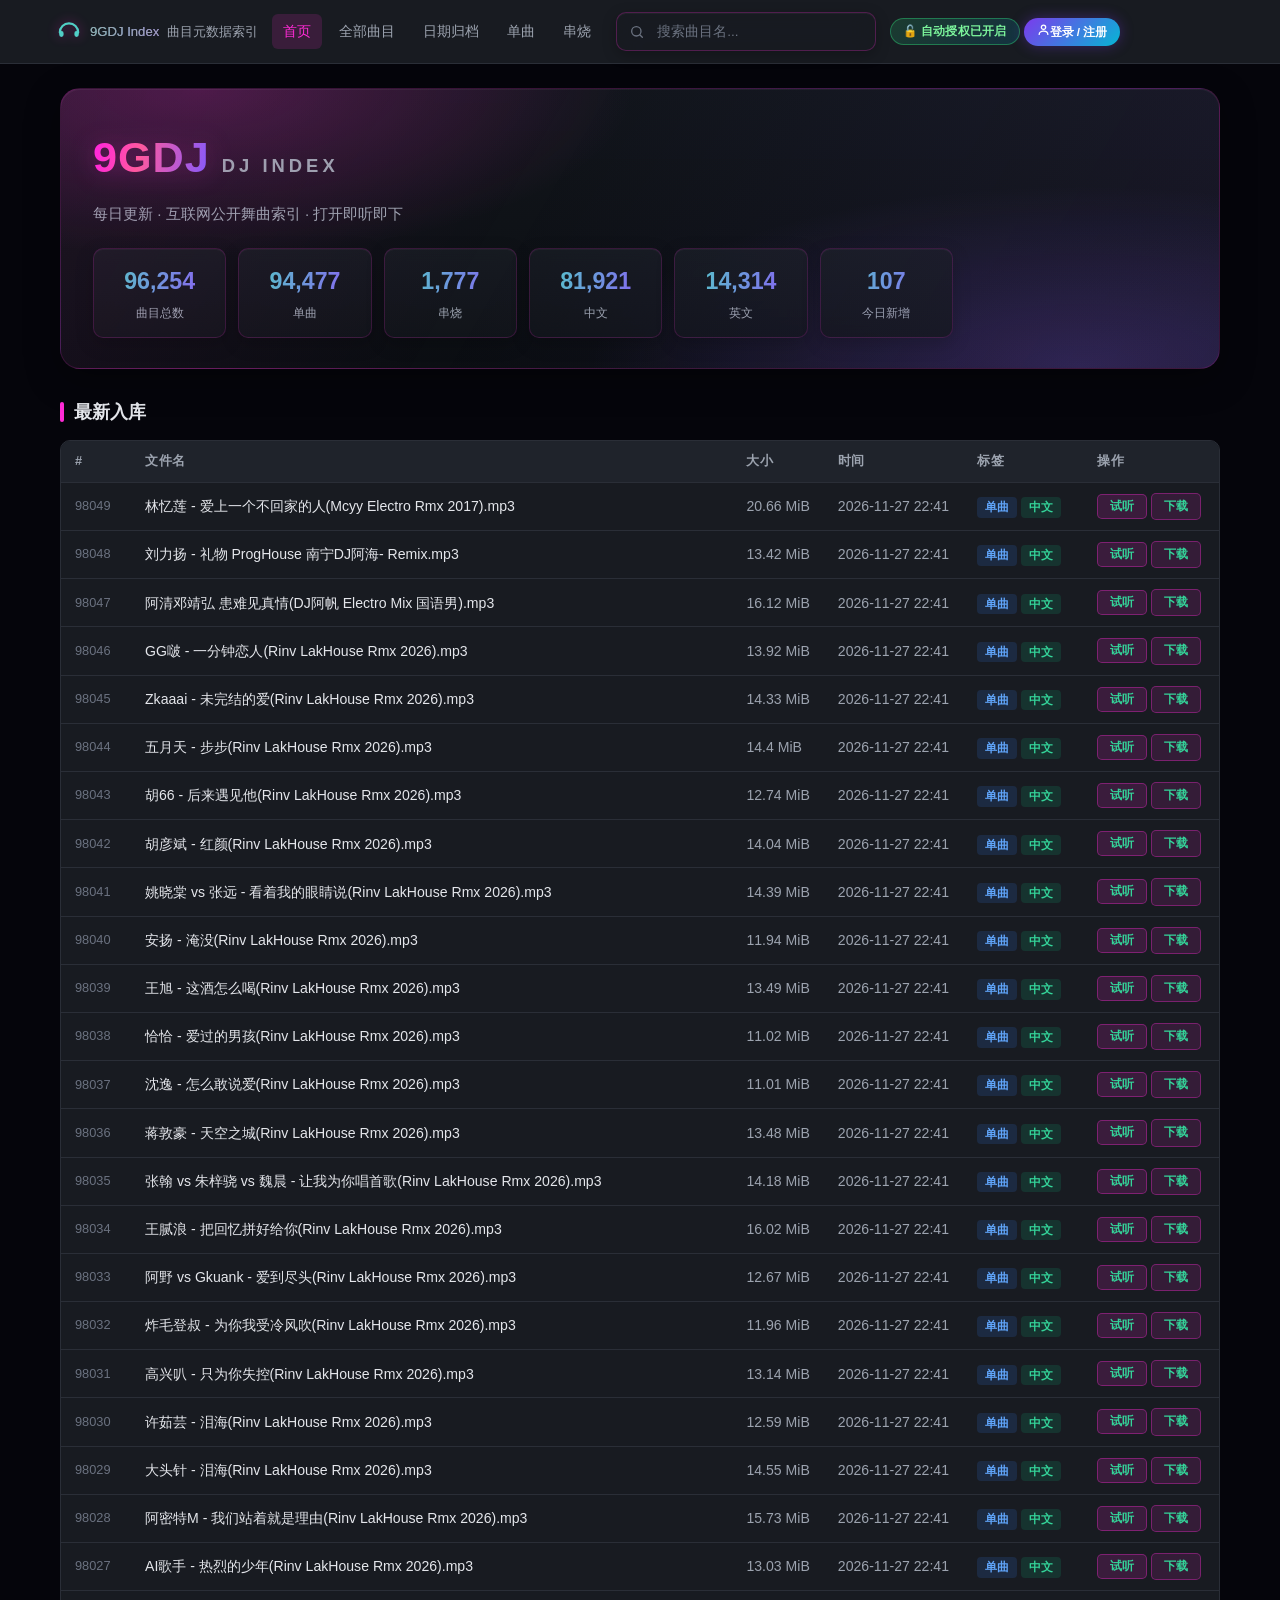
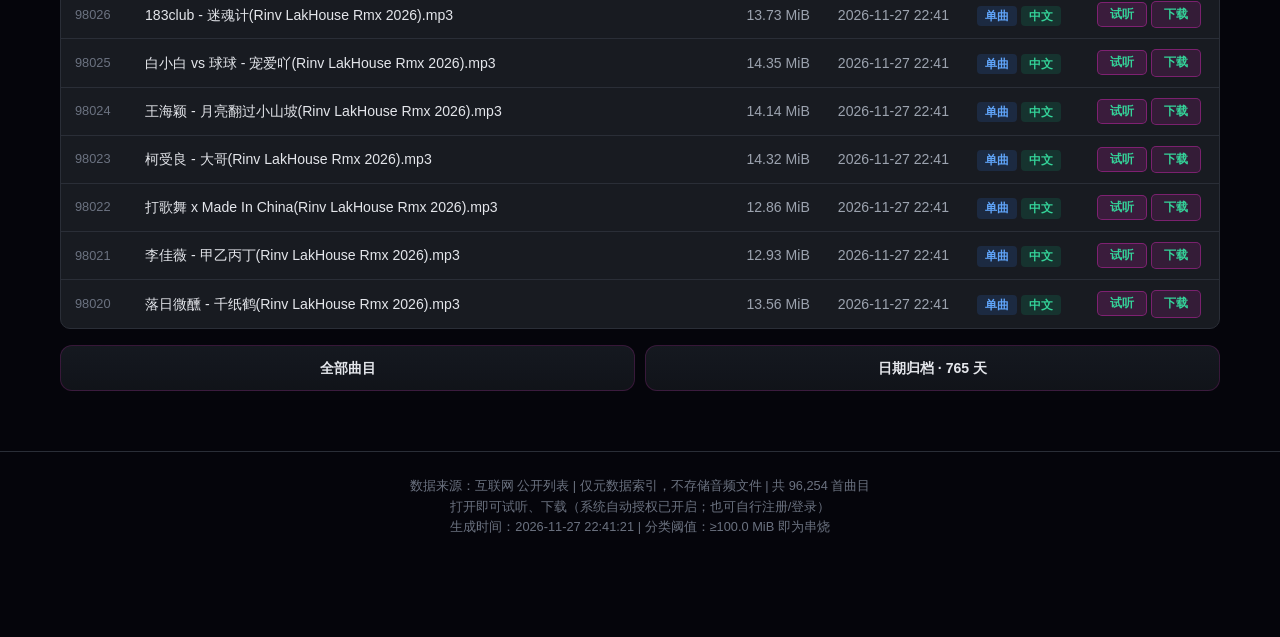
==== commit 423a8f42: "hourly update 2026-11-27-14 [skip ci]" ====
--- a/site/index.html
+++ b/site/index.html
@@ -41,7 +41,7 @@
           return window.API_BASE;
         };
     </script>
-    <script>window.__LATEST__ = [{"i": 97983, "n": "谭咏麟 - 无言感激(Dj菜仔 vs Dj小秋 ProgHouse Rmx 2025 粤语).mp3", "s": 16.7, "t": "2026-11-27 12:46", "f": 0, "l": 0, "u": "https://www.djuu.com/play/290771.html"}, {"i": 97982, "n": "黄凯芹 - 给你留念(Dj梓明 vs Dj阿翔 FunkyHouse Rmx 2026 粤语).mp3", "s": 12.04, "t": "2026-11-27 12:46", "f": 0, "l": 0, "u": "https://www.djuu.com/play/330962.html"}, {"i": 97981, "n": "Jump Style(文森Vinson Bounce Rmx 2026).mp3", "s": 7.17, "t": "2026-11-27 12:46", "f": 0, "l": 1, "u": "https://www.djuu.com/play/320759.html"}, {"i": 97980, "n": "林子祥 - 敢爱敢做(文森Vinson Bounce Rmx 2026 粤语).mp3", "s": 8.46, "t": "2026-11-27 12:46", "f": 0, "l": 0, "u": "https://www.djuu.com/play/325750.html"}, {"i": 97979, "n": "林俊杰 - 一千年以后(文森Vinson Bounce Rmx 2026).mp3", "s": 8.46, "t": "2026-11-27 12:46", "f": 0, "l": 0, "u": "https://www.djuu.com/play/329324.html"}, {"i": 97978, "n": "大头针 - 忘记时间(文森Vinson Bounce Rmx 2026).mp3", "s": 8.73, "t": "2026-11-27 12:46", "f": 0, "l": 0, "u": "https://www.djuu.com/play/329330.html"}, {"i": 97977, "n": "季彦霖 - 选择失忆(Dragonx vs 止水 Bounce Rmx 2026).mp3", "s": 7.69, "t": "2026-11-27 12:46", "f": 0, "l": 0, "u": "https://www.djuu.com/play/329331.html"}, {"i": 97976, "n": "李昊瀚 - 甜蜜的伤口(胖达圆圆 vs OK绷 Bounce Rmx 2026).mp3", "s": 8.07, "t": "2026-11-27 12:46", "f": 0, "l": 0, "u": "https://www.djuu.com/play/330671.html"}, {"i": 97975, "n": "潘广益 - 好想再爱你(止水 Bounce Rmx 2026).mp3", "s": 8.21, "t": "2026-11-27 12:46", "f": 0, "l": 0, "u": "https://www.djuu.com/play/330870.html"}, {"i": 97974, "n": "璐爷 - 大天蓬(Dj辉总 Electro Rmx 2022).mp3", "s": 17.29, "t": "2026-11-27 12:46", "f": 0, "l": 0, "u": "https://www.djuu.com/play/184778.html"}, {"i": 97973, "n": "刘增瞳 - 多想留在你身边(Mcyaoyao Electro Rmx 2022).mp3", "s": 16.66, "t": "2026-11-27 12:46", "f": 0, "l": 0, "u": "https://www.djuu.com/play/180172.html"}, {"i": 97972, "n": "郑秀文(粤语) - 唉声叹气(Mcyy Electro Rmx 2016).mp3", "s": 16.12, "t": "2026-11-27 12:46", "f": 0, "l": 0, "u": "https://www.djuu.com/play/19643.html"}, {"i": 97971, "n": "郑秀文 - 唉声叹气(McYaoyao Electro Rmx 2022 粤语).mp3", "s": 16.82, "t": "2026-11-27 12:46", "f": 0, "l": 0, "u": "https://www.djuu.com/play/176232.html"}, {"i": 97970, "n": "初音未来 - 千本樱(Dj两眉秀 Electro Rmx 2026 日语).mp3", "s": 15.22, "t": "2026-11-27 12:46", "f": 0, "l": 0, "u": "https://www.djuu.com/play/297157.html"}, {"i": 97969, "n": "Gabry Ponte - U.n.d.e.r.g.r.o.u.n.d(Dj大圣 Rmx)-男说唱ElectroBounce.mp3", "s": 12.78, "t": "2026-11-27 12:46", "f": 0, "l": 0, "u": "https://m.djuu.com/play/37353.html?shem=aimgspe,i3ppal,"}, {"i": 97968, "n": "97拳王八神庵(阳朔DJZYH FunkyHouse Rmx 2026 Q鼓).mp3", "s": 13.37, "t": "2026-11-27 06:47", "f": 0, "l": 0, "u": "https://www.djuu.com/play/329906.html"}, {"i": 97967, "n": "黑龙 - 回心转意(DjGk小明 vs Dj小秋 FunkyHouse Rmx 2026 空灵鼓).mp3", "s": 15.19, "t": "2026-11-27 06:47", "f": 0, "l": 0, "u": "https://www.djuu.com/play/329491.html"}, {"i": 97966, "n": "王杰 - 谁明浪子心(DjGk小明 vs Dj小秋 FunkyHouse Rmx 2026 空灵鼓).mp3", "s": 15.63, "t": "2026-11-27 06:47", "f": 0, "l": 0, "u": "https://www.djuu.com/play/329498.html"}, {"i": 97965, "n": "林栖 - 如果最后不是你(Dj花子盛 FunkyHouse Rmx 2026).mp3", "s": 16.62, "t": "2026-11-27 06:47", "f": 0, "l": 0, "u": "https://www.djuu.com/play/329912.html"}, {"i": 97964, "n": "卓依婷 - 鲁冰花(DjPad仔 vs DjR7 ProgHouse Rmx 2019).mp3", "s": 13.92, "t": "2026-11-27 06:47", "f": 0, "l": 0, "u": "https://www.djuu.com/play/114889.html"}, {"i": 97963, "n": "多元主流编排价值500私购套曲 10 Bpm150 爱很简单反差150.mp3", "s": 9.42, "t": "2026-11-27 06:47", "f": 0, "l": 0, "u": "https://baidu.dj/djmp3/263168.html"}, {"i": 97962, "n": "飞轮海 vs 田馥甄 - 只对你有感觉(Dj耀江 ProgHouse Rmx 2026 v2).mp3", "s": 12.11, "t": "2026-11-27 06:47", "f": 0, "l": 0, "u": "https://www.djuu.com/play/320330.html"}, {"i": 97961, "n": "颜人中 - 偷走你的心(DjGee MelbourneBounce Rmx 2026).mp3", "s": 14.91, "t": "2026-11-27 06:47", "f": 0, "l": 0, "u": "https://www.djuu.com/play/330955.html"}, {"i": 97960, "n": "【DJUU独家】心栖原野 - 别想太多(DJ阿满 ProgHouse Rmx 2026).mp3", "s": 13.15, "t": "2026-11-27 06:47", "f": 0, "l": 0, "u": "https://www.djuu.com/play/319667.html"}, {"i": 97959, "n": "Loius Y Private - 别安 - 遥远的Paradise (FR3NZ Electro Mix粤语男).mp3", "s": 14.19, "t": "2026-11-27 06:47", "f": 0, "l": 0, "u": "https://www.djuu.com/play/136546.html"}, {"i": 97958, "n": "致幻天堂 第五期 - 小师妹(武宣DjCjh FunkyHouse Rmx 2026).mp3", "s": 14.42, "t": "2026-11-27 06:47", "f": 0, "l": 0, "u": "https://www.djuu.com/play/323225.html"}, {"i": 97957, "n": "致幻天堂 第十期 - 巴西刀马(武宣DjCjh FunkyHouse Rmx 2026).mp3", "s": 11.86, "t": "2026-11-27 06:47", "f": 0, "l": 0, "u": "https://www.djuu.com/play/323230.html"}, {"i": 97956, "n": "致幻天堂 第七期 - 抽沙迷幻(武宣DjCjh FunkyHouse Rmx 2026).mp3", "s": 14.23, "t": "2026-11-27 06:47", "f": 0, "l": 0, "u": "https://www.djuu.com/play/323227.html"}, {"i": 97955, "n": "落日微醺 - 谁伴我闯荡(Rinv LakHouse Rmx 2026 粤语).mp3", "s": 12.77, "t": "2026-11-27 06:47", "f": 0, "l": 0, "u": "https://www.djuu.com/play/330968.html"}, {"i": 97954, "n": "蒋雪儿Snow.J - 落了白(Dj小学生 ProgHouse Rmx 2026).mp3", "s": 14.33, "t": "2026-11-27 06:47", "f": 0, "l": 0, "u": "https://www.djuu.com/play/330350.html"}];</script>
+    <script>window.__LATEST__ = [{"i": 98049, "n": "林忆莲 - 爱上一个不回家的人(Mcyy Electro Rmx 2017).mp3", "s": 20.66, "t": "2026-11-27 22:41", "f": 0, "l": 0, "u": "https://www.djuu.com/play/75551.html"}, {"i": 98048, "n": "刘力扬 - 礼物  ProgHouse  南宁DJ阿海-  Remix.mp3", "s": 13.42, "t": "2026-11-27 22:41", "f": 0, "l": 0, "u": "https://www.djuu.com/play/138586.html"}, {"i": 98047, "n": "阿清邓靖弘 患难见真情(DJ阿帆 Electro Mix 国语男).mp3", "s": 16.12, "t": "2026-11-27 22:41", "f": 0, "l": 0, "u": "https://www.djuu.com/play/143294.html"}, {"i": 98046, "n": "GG啵 - 一分钟恋人(Rinv LakHouse Rmx 2026).mp3", "s": 13.92, "t": "2026-11-27 22:41", "f": 0, "l": 0, "u": "https://www.djuu.com/play/330317.html"}, {"i": 98045, "n": "Zkaaai - 未完结的爱(Rinv LakHouse Rmx 2026).mp3", "s": 14.33, "t": "2026-11-27 22:41", "f": 0, "l": 0, "u": "https://www.djuu.com/play/330318.html"}, {"i": 98044, "n": "五月天 - 步步(Rinv LakHouse Rmx 2026).mp3", "s": 14.4, "t": "2026-11-27 22:41", "f": 0, "l": 0, "u": "https://www.djuu.com/play/330319.html"}, {"i": 98043, "n": "胡66 - 后来遇见他(Rinv LakHouse Rmx 2026).mp3", "s": 12.74, "t": "2026-11-27 22:41", "f": 0, "l": 0, "u": "https://www.djuu.com/play/330320.html"}, {"i": 98042, "n": "胡彦斌 - 红颜(Rinv LakHouse Rmx 2026).mp3", "s": 14.04, "t": "2026-11-27 22:41", "f": 0, "l": 0, "u": "https://www.djuu.com/play/330321.html"}, {"i": 98041, "n": "姚晓棠 vs 张远 - 看着我的眼睛说(Rinv LakHouse Rmx 2026).mp3", "s": 14.39, "t": "2026-11-27 22:41", "f": 0, "l": 0, "u": "https://www.djuu.com/play/330322.html"}, {"i": 98040, "n": "安扬 - 淹没(Rinv LakHouse Rmx 2026).mp3", "s": 11.94, "t": "2026-11-27 22:41", "f": 0, "l": 0, "u": "https://www.djuu.com/play/330323.html"}, {"i": 98039, "n": "王旭 - 这酒怎么喝(Rinv LakHouse Rmx 2026).mp3", "s": 13.49, "t": "2026-11-27 22:41", "f": 0, "l": 0, "u": "https://www.djuu.com/play/330324.html"}, {"i": 98038, "n": "恰恰 - 爱过的男孩(Rinv LakHouse Rmx 2026).mp3", "s": 11.02, "t": "2026-11-27 22:41", "f": 0, "l": 0, "u": "https://www.djuu.com/play/330327.html"}, {"i": 98037, "n": "沈逸 - 怎么敢说爱(Rinv LakHouse Rmx 2026).mp3", "s": 11.01, "t": "2026-11-27 22:41", "f": 0, "l": 0, "u": "https://www.djuu.com/play/330333.html"}, {"i": 98036, "n": "蒋敦豪 - 天空之城(Rinv LakHouse Rmx 2026).mp3", "s": 13.48, "t": "2026-11-27 22:41", "f": 0, "l": 0, "u": "https://www.djuu.com/play/330334.html"}, {"i": 98035, "n": "张翰 vs 朱梓骁 vs 魏晨 - 让我为你唱首歌(Rinv LakHouse Rmx 2026).mp3", "s": 14.18, "t": "2026-11-27 22:41", "f": 0, "l": 0, "u": "https://www.djuu.com/play/330335.html"}, {"i": 98034, "n": "王腻浪 - 把回忆拼好给你(Rinv LakHouse Rmx 2026).mp3", "s": 16.02, "t": "2026-11-27 22:41", "f": 0, "l": 0, "u": "https://www.djuu.com/play/330336.html"}, {"i": 98033, "n": "阿野 vs Gkuank - 爱到尽头(Rinv LakHouse Rmx 2026).mp3", "s": 12.67, "t": "2026-11-27 22:41", "f": 0, "l": 0, "u": "https://www.djuu.com/play/330337.html"}, {"i": 98032, "n": "炸毛登叔 - 为你我受冷风吹(Rinv LakHouse Rmx 2026).mp3", "s": 11.96, "t": "2026-11-27 22:41", "f": 0, "l": 0, "u": "https://www.djuu.com/play/330339.html"}, {"i": 98031, "n": "高兴叭 - 只为你失控(Rinv LakHouse Rmx 2026).mp3", "s": 13.14, "t": "2026-11-27 22:41", "f": 0, "l": 0, "u": "https://www.djuu.com/play/330340.html"}, {"i": 98030, "n": "许茹芸 - 泪海(Rinv LakHouse Rmx 2026).mp3", "s": 12.59, "t": "2026-11-27 22:41", "f": 0, "l": 0, "u": "https://www.djuu.com/play/330341.html"}, {"i": 98029, "n": "大头针 - 泪海(Rinv LakHouse Rmx 2026).mp3", "s": 14.55, "t": "2026-11-27 22:41", "f": 0, "l": 0, "u": "https://www.djuu.com/play/330342.html"}, {"i": 98028, "n": "阿密特M - 我们站着就是理由(Rinv LakHouse Rmx 2026).mp3", "s": 15.73, "t": "2026-11-27 22:41", "f": 0, "l": 0, "u": "https://www.djuu.com/play/330428.html"}, {"i": 98027, "n": "AI歌手 - 热烈的少年(Rinv LakHouse Rmx 2026).mp3", "s": 13.03, "t": "2026-11-27 22:41", "f": 0, "l": 0, "u": "https://www.djuu.com/play/330429.html"}, {"i": 98026, "n": "183club - 迷魂计(Rinv LakHouse Rmx 2026).mp3", "s": 13.73, "t": "2026-11-27 22:41", "f": 0, "l": 0, "u": "https://www.djuu.com/play/330430.html"}, {"i": 98025, "n": "白小白 vs 球球 - 宠爱吖(Rinv LakHouse Rmx 2026).mp3", "s": 14.35, "t": "2026-11-27 22:41", "f": 0, "l": 0, "u": "https://www.djuu.com/play/330431.html"}, {"i": 98024, "n": "王海颖 - 月亮翻过小山坡(Rinv LakHouse Rmx 2026).mp3", "s": 14.14, "t": "2026-11-27 22:41", "f": 0, "l": 0, "u": "https://www.djuu.com/play/330433.html"}, {"i": 98023, "n": "柯受良 - 大哥(Rinv LakHouse Rmx 2026).mp3", "s": 14.32, "t": "2026-11-27 22:41", "f": 0, "l": 0, "u": "https://www.djuu.com/play/330434.html"}, {"i": 98022, "n": "打歌舞 x Made In China(Rinv LakHouse Rmx 2026).mp3", "s": 12.86, "t": "2026-11-27 22:41", "f": 0, "l": 0, "u": "https://www.djuu.com/play/330435.html"}, {"i": 98021, "n": "李佳薇 - 甲乙丙丁(Rinv LakHouse Rmx 2026).mp3", "s": 12.93, "t": "2026-11-27 22:41", "f": 0, "l": 0, "u": "https://www.djuu.com/play/330437.html"}, {"i": 98020, "n": "落日微醺 - 千纸鹤(Rinv LakHouse Rmx 2026).mp3", "s": 13.56, "t": "2026-11-27 22:41", "f": 0, "l": 0, "u": "https://www.djuu.com/play/330438.html"}];</script>
     <header>
         <div class="header-inner">
             <div class="logo">
@@ -79,9 +79,9 @@
         <div class="loading"><div class="spinner"></div>正在加载曲目数据...</div>
     </main>
     <footer>
-        <p>数据来源：互联网 公开列表 | 仅元数据索引，不存储音频文件 | 共 96,197 首曲目</p>
+        <p>数据来源：互联网 公开列表 | 仅元数据索引，不存储音频文件 | 共 96,254 首曲目</p>
         <p>打开即可试听、下载（系统自动授权已开启；也可自行注册/登录）</p>
-        <p>生成时间：2026-11-27 12:46:36 | 分类阈值：≥100.0 MiB 即为串烧</p>
+        <p>生成时间：2026-11-27 22:41:21 | 分类阈值：≥100.0 MiB 即为串烧</p>
     </footer>
     <div id="auth-overlay" class="auth-overlay">
         <div class="auth-modal">
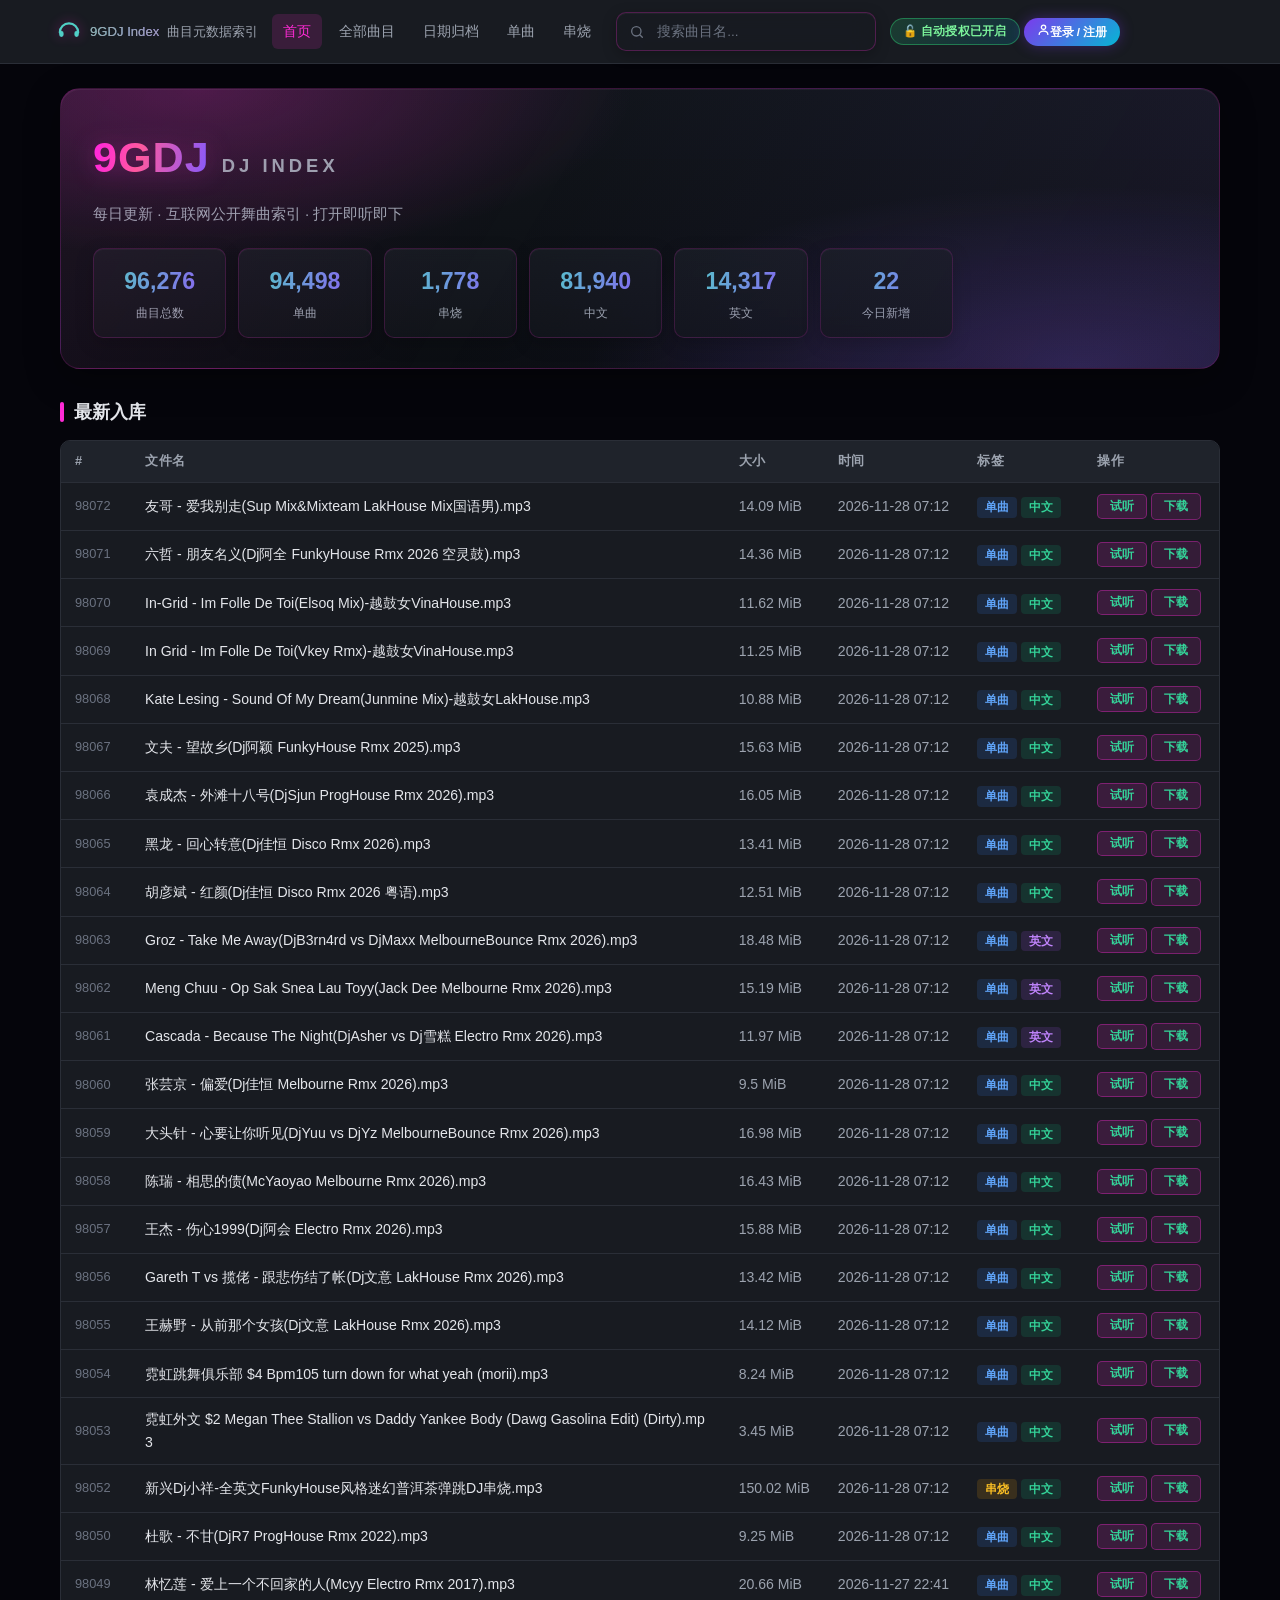
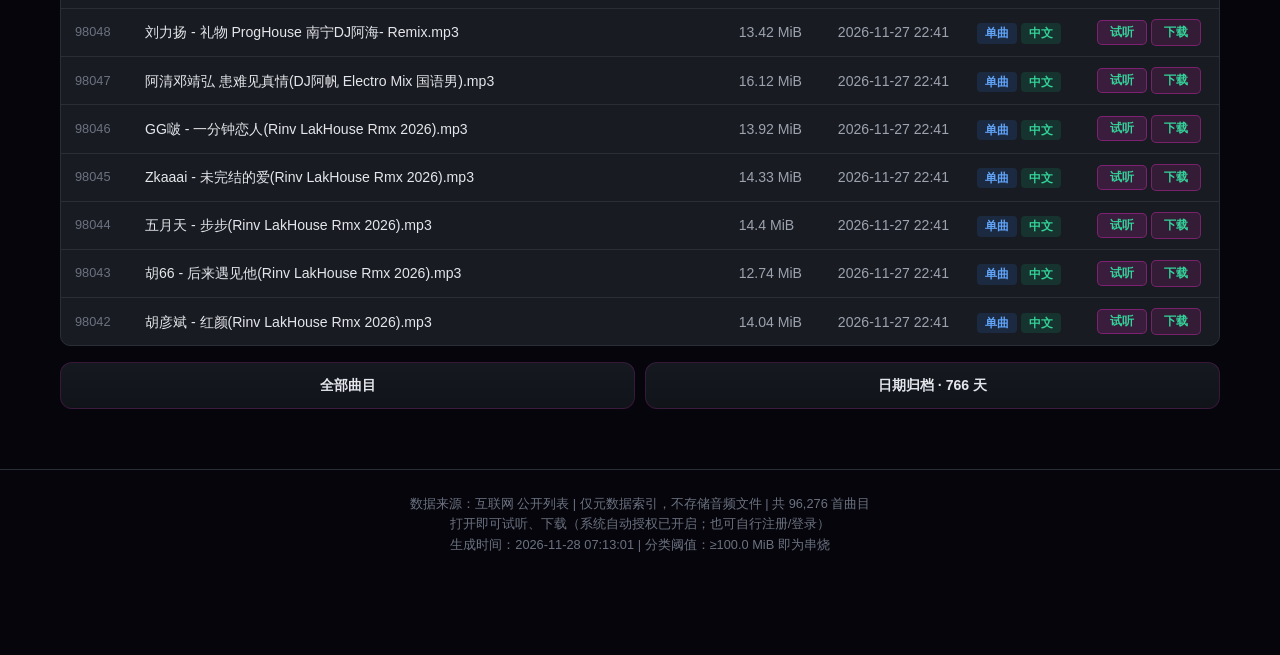
==== commit 0f044e20: "hourly update 2026-11-27-23 [skip ci]" ====
--- a/site/index.html
+++ b/site/index.html
@@ -41,7 +41,7 @@
           return window.API_BASE;
         };
     </script>
-    <script>window.__LATEST__ = [{"i": 98049, "n": "林忆莲 - 爱上一个不回家的人(Mcyy Electro Rmx 2017).mp3", "s": 20.66, "t": "2026-11-27 22:41", "f": 0, "l": 0, "u": "https://www.djuu.com/play/75551.html"}, {"i": 98048, "n": "刘力扬 - 礼物  ProgHouse  南宁DJ阿海-  Remix.mp3", "s": 13.42, "t": "2026-11-27 22:41", "f": 0, "l": 0, "u": "https://www.djuu.com/play/138586.html"}, {"i": 98047, "n": "阿清邓靖弘 患难见真情(DJ阿帆 Electro Mix 国语男).mp3", "s": 16.12, "t": "2026-11-27 22:41", "f": 0, "l": 0, "u": "https://www.djuu.com/play/143294.html"}, {"i": 98046, "n": "GG啵 - 一分钟恋人(Rinv LakHouse Rmx 2026).mp3", "s": 13.92, "t": "2026-11-27 22:41", "f": 0, "l": 0, "u": "https://www.djuu.com/play/330317.html"}, {"i": 98045, "n": "Zkaaai - 未完结的爱(Rinv LakHouse Rmx 2026).mp3", "s": 14.33, "t": "2026-11-27 22:41", "f": 0, "l": 0, "u": "https://www.djuu.com/play/330318.html"}, {"i": 98044, "n": "五月天 - 步步(Rinv LakHouse Rmx 2026).mp3", "s": 14.4, "t": "2026-11-27 22:41", "f": 0, "l": 0, "u": "https://www.djuu.com/play/330319.html"}, {"i": 98043, "n": "胡66 - 后来遇见他(Rinv LakHouse Rmx 2026).mp3", "s": 12.74, "t": "2026-11-27 22:41", "f": 0, "l": 0, "u": "https://www.djuu.com/play/330320.html"}, {"i": 98042, "n": "胡彦斌 - 红颜(Rinv LakHouse Rmx 2026).mp3", "s": 14.04, "t": "2026-11-27 22:41", "f": 0, "l": 0, "u": "https://www.djuu.com/play/330321.html"}, {"i": 98041, "n": "姚晓棠 vs 张远 - 看着我的眼睛说(Rinv LakHouse Rmx 2026).mp3", "s": 14.39, "t": "2026-11-27 22:41", "f": 0, "l": 0, "u": "https://www.djuu.com/play/330322.html"}, {"i": 98040, "n": "安扬 - 淹没(Rinv LakHouse Rmx 2026).mp3", "s": 11.94, "t": "2026-11-27 22:41", "f": 0, "l": 0, "u": "https://www.djuu.com/play/330323.html"}, {"i": 98039, "n": "王旭 - 这酒怎么喝(Rinv LakHouse Rmx 2026).mp3", "s": 13.49, "t": "2026-11-27 22:41", "f": 0, "l": 0, "u": "https://www.djuu.com/play/330324.html"}, {"i": 98038, "n": "恰恰 - 爱过的男孩(Rinv LakHouse Rmx 2026).mp3", "s": 11.02, "t": "2026-11-27 22:41", "f": 0, "l": 0, "u": "https://www.djuu.com/play/330327.html"}, {"i": 98037, "n": "沈逸 - 怎么敢说爱(Rinv LakHouse Rmx 2026).mp3", "s": 11.01, "t": "2026-11-27 22:41", "f": 0, "l": 0, "u": "https://www.djuu.com/play/330333.html"}, {"i": 98036, "n": "蒋敦豪 - 天空之城(Rinv LakHouse Rmx 2026).mp3", "s": 13.48, "t": "2026-11-27 22:41", "f": 0, "l": 0, "u": "https://www.djuu.com/play/330334.html"}, {"i": 98035, "n": "张翰 vs 朱梓骁 vs 魏晨 - 让我为你唱首歌(Rinv LakHouse Rmx 2026).mp3", "s": 14.18, "t": "2026-11-27 22:41", "f": 0, "l": 0, "u": "https://www.djuu.com/play/330335.html"}, {"i": 98034, "n": "王腻浪 - 把回忆拼好给你(Rinv LakHouse Rmx 2026).mp3", "s": 16.02, "t": "2026-11-27 22:41", "f": 0, "l": 0, "u": "https://www.djuu.com/play/330336.html"}, {"i": 98033, "n": "阿野 vs Gkuank - 爱到尽头(Rinv LakHouse Rmx 2026).mp3", "s": 12.67, "t": "2026-11-27 22:41", "f": 0, "l": 0, "u": "https://www.djuu.com/play/330337.html"}, {"i": 98032, "n": "炸毛登叔 - 为你我受冷风吹(Rinv LakHouse Rmx 2026).mp3", "s": 11.96, "t": "2026-11-27 22:41", "f": 0, "l": 0, "u": "https://www.djuu.com/play/330339.html"}, {"i": 98031, "n": "高兴叭 - 只为你失控(Rinv LakHouse Rmx 2026).mp3", "s": 13.14, "t": "2026-11-27 22:41", "f": 0, "l": 0, "u": "https://www.djuu.com/play/330340.html"}, {"i": 98030, "n": "许茹芸 - 泪海(Rinv LakHouse Rmx 2026).mp3", "s": 12.59, "t": "2026-11-27 22:41", "f": 0, "l": 0, "u": "https://www.djuu.com/play/330341.html"}, {"i": 98029, "n": "大头针 - 泪海(Rinv LakHouse Rmx 2026).mp3", "s": 14.55, "t": "2026-11-27 22:41", "f": 0, "l": 0, "u": "https://www.djuu.com/play/330342.html"}, {"i": 98028, "n": "阿密特M - 我们站着就是理由(Rinv LakHouse Rmx 2026).mp3", "s": 15.73, "t": "2026-11-27 22:41", "f": 0, "l": 0, "u": "https://www.djuu.com/play/330428.html"}, {"i": 98027, "n": "AI歌手 - 热烈的少年(Rinv LakHouse Rmx 2026).mp3", "s": 13.03, "t": "2026-11-27 22:41", "f": 0, "l": 0, "u": "https://www.djuu.com/play/330429.html"}, {"i": 98026, "n": "183club - 迷魂计(Rinv LakHouse Rmx 2026).mp3", "s": 13.73, "t": "2026-11-27 22:41", "f": 0, "l": 0, "u": "https://www.djuu.com/play/330430.html"}, {"i": 98025, "n": "白小白 vs 球球 - 宠爱吖(Rinv LakHouse Rmx 2026).mp3", "s": 14.35, "t": "2026-11-27 22:41", "f": 0, "l": 0, "u": "https://www.djuu.com/play/330431.html"}, {"i": 98024, "n": "王海颖 - 月亮翻过小山坡(Rinv LakHouse Rmx 2026).mp3", "s": 14.14, "t": "2026-11-27 22:41", "f": 0, "l": 0, "u": "https://www.djuu.com/play/330433.html"}, {"i": 98023, "n": "柯受良 - 大哥(Rinv LakHouse Rmx 2026).mp3", "s": 14.32, "t": "2026-11-27 22:41", "f": 0, "l": 0, "u": "https://www.djuu.com/play/330434.html"}, {"i": 98022, "n": "打歌舞 x Made In China(Rinv LakHouse Rmx 2026).mp3", "s": 12.86, "t": "2026-11-27 22:41", "f": 0, "l": 0, "u": "https://www.djuu.com/play/330435.html"}, {"i": 98021, "n": "李佳薇 - 甲乙丙丁(Rinv LakHouse Rmx 2026).mp3", "s": 12.93, "t": "2026-11-27 22:41", "f": 0, "l": 0, "u": "https://www.djuu.com/play/330437.html"}, {"i": 98020, "n": "落日微醺 - 千纸鹤(Rinv LakHouse Rmx 2026).mp3", "s": 13.56, "t": "2026-11-27 22:41", "f": 0, "l": 0, "u": "https://www.djuu.com/play/330438.html"}];</script>
+    <script>window.__LATEST__ = [{"i": 98072, "n": "友哥 - 爱我别走(Sup Mix&Mixteam LakHouse Mix国语男).mp3", "s": 14.09, "t": "2026-11-28 07:12", "f": 0, "l": 0, "u": "https://www.172mix.com/play/306834"}, {"i": 98071, "n": "六哲 - 朋友名义(Dj阿全 FunkyHouse Rmx 2026 空灵鼓).mp3", "s": 14.36, "t": "2026-11-28 07:12", "f": 0, "l": 0, "u": "https://www.djuu.com/play/330862.html"}, {"i": 98070, "n": "In-Grid - Im Folle De Toi(Elsoq Mix)-越鼓女VinaHouse.mp3", "s": 11.62, "t": "2026-11-28 07:12", "f": 0, "l": 0, "u": "https://www.djuu.com/play/227184.html"}, {"i": 98069, "n": "In Grid - Im Folle De Toi(Vkey Rmx)-越鼓女VinaHouse.mp3", "s": 11.25, "t": "2026-11-28 07:12", "f": 0, "l": 0, "u": "https://www.djuu.com/play/197695.html"}, {"i": 98068, "n": "Kate Lesing - Sound Of My Dream(Junmine Mix)-越鼓女LakHouse.mp3", "s": 10.88, "t": "2026-11-28 07:12", "f": 0, "l": 0, "u": "https://www.djuu.com/play/247253.html"}, {"i": 98067, "n": "文夫 - 望故乡(Dj阿颖 FunkyHouse Rmx 2025).mp3", "s": 15.63, "t": "2026-11-28 07:12", "f": 0, "l": 0, "u": "https://www.djuu.com/play/273158.html"}, {"i": 98066, "n": "袁成杰 - 外滩十八号(DjSjun ProgHouse Rmx 2026).mp3", "s": 16.05, "t": "2026-11-28 07:12", "f": 0, "l": 0, "u": "https://www.djuu.com/play/330893.html"}, {"i": 98065, "n": "黑龙 - 回心转意(Dj佳恒 Disco Rmx 2026).mp3", "s": 13.41, "t": "2026-11-28 07:12", "f": 0, "l": 0, "u": "https://www.djuu.com/play/330422.html"}, {"i": 98064, "n": "胡彦斌 - 红颜(Dj佳恒 Disco Rmx 2026 粤语).mp3", "s": 12.51, "t": "2026-11-28 07:12", "f": 0, "l": 0, "u": "https://www.djuu.com/play/330423.html"}, {"i": 98063, "n": "Groz - Take Me Away(DjB3rn4rd vs DjMaxx MelbourneBounce Rmx 2026).mp3", "s": 18.48, "t": "2026-11-28 07:12", "f": 0, "l": 1, "u": "https://www.djuu.com/play/331043.html"}, {"i": 98062, "n": "Meng Chuu - Op Sak Snea Lau Toyy(Jack Dee Melbourne Rmx 2026).mp3", "s": 15.19, "t": "2026-11-28 07:12", "f": 0, "l": 1, "u": "https://www.djuu.com/play/331044.html"}, {"i": 98061, "n": "Cascada - Because The Night(DjAsher vs Dj雪糕 Electro Rmx 2026).mp3", "s": 11.97, "t": "2026-11-28 07:12", "f": 0, "l": 1, "u": "https://www.djuu.com/play/331047.html"}, {"i": 98060, "n": "张芸京 - 偏爱(Dj佳恒 Melbourne Rmx 2026).mp3", "s": 9.5, "t": "2026-11-28 07:12", "f": 0, "l": 0, "u": "https://www.djuu.com/play/331055.html"}, {"i": 98059, "n": "大头针 - 心要让你听见(DjYuu vs DjYz MelbourneBounce Rmx 2026).mp3", "s": 16.98, "t": "2026-11-28 07:12", "f": 0, "l": 0, "u": "https://www.djuu.com/play/331056.html"}, {"i": 98058, "n": "陈瑞 - 相思的债(McYaoyao Melbourne Rmx 2026).mp3", "s": 16.43, "t": "2026-11-28 07:12", "f": 0, "l": 0, "u": "https://www.djuu.com/play/331058.html"}, {"i": 98057, "n": "王杰 - 伤心1999(Dj阿会 Electro Rmx 2026).mp3", "s": 15.88, "t": "2026-11-28 07:12", "f": 0, "l": 0, "u": "https://www.djuu.com/play/303171.html"}, {"i": 98056, "n": "Gareth T vs 揽佬 - 跟悲伤结了帐(Dj文意 LakHouse Rmx 2026).mp3", "s": 13.42, "t": "2026-11-28 07:12", "f": 0, "l": 0, "u": "https://www.djuu.com/play/330194.html"}, {"i": 98055, "n": "王赫野 - 从前那个女孩(Dj文意 LakHouse Rmx 2026).mp3", "s": 14.12, "t": "2026-11-28 07:12", "f": 0, "l": 0, "u": "https://www.djuu.com/play/330208.html"}, {"i": 98054, "n": "霓虹跳舞俱乐部 $4 Bpm105 turn down for what yeah (morii).mp3", "s": 8.24, "t": "2026-11-28 07:12", "f": 0, "l": 0, "u": "https://baidu.dj/djmp3/308217.html"}, {"i": 98053, "n": "霓虹外文 $2 Megan Thee Stallion vs Daddy Yankee Body (Dawg Gasolina Edit) (Dirty).mp3", "s": 3.45, "t": "2026-11-28 07:12", "f": 0, "l": 0, "u": "https://baidu.dj/djmp3/179812.html"}, {"i": 98052, "n": "新兴Dj小祥-全英文FunkyHouse风格迷幻普洱茶弹跳DJ串烧.mp3", "s": 150.02, "t": "2026-11-28 07:12", "f": 1, "l": 0, "u": "https://www.djuu.com/play/283998.html"}, {"i": 98050, "n": "杜歌 - 不甘(DjR7 ProgHouse Rmx 2022).mp3", "s": 9.25, "t": "2026-11-28 07:12", "f": 0, "l": 0, "u": "https://www.djuu.com/play/172372.html"}, {"i": 98049, "n": "林忆莲 - 爱上一个不回家的人(Mcyy Electro Rmx 2017).mp3", "s": 20.66, "t": "2026-11-27 22:41", "f": 0, "l": 0, "u": "https://www.djuu.com/play/75551.html"}, {"i": 98048, "n": "刘力扬 - 礼物  ProgHouse  南宁DJ阿海-  Remix.mp3", "s": 13.42, "t": "2026-11-27 22:41", "f": 0, "l": 0, "u": "https://www.djuu.com/play/138586.html"}, {"i": 98047, "n": "阿清邓靖弘 患难见真情(DJ阿帆 Electro Mix 国语男).mp3", "s": 16.12, "t": "2026-11-27 22:41", "f": 0, "l": 0, "u": "https://www.djuu.com/play/143294.html"}, {"i": 98046, "n": "GG啵 - 一分钟恋人(Rinv LakHouse Rmx 2026).mp3", "s": 13.92, "t": "2026-11-27 22:41", "f": 0, "l": 0, "u": "https://www.djuu.com/play/330317.html"}, {"i": 98045, "n": "Zkaaai - 未完结的爱(Rinv LakHouse Rmx 2026).mp3", "s": 14.33, "t": "2026-11-27 22:41", "f": 0, "l": 0, "u": "https://www.djuu.com/play/330318.html"}, {"i": 98044, "n": "五月天 - 步步(Rinv LakHouse Rmx 2026).mp3", "s": 14.4, "t": "2026-11-27 22:41", "f": 0, "l": 0, "u": "https://www.djuu.com/play/330319.html"}, {"i": 98043, "n": "胡66 - 后来遇见他(Rinv LakHouse Rmx 2026).mp3", "s": 12.74, "t": "2026-11-27 22:41", "f": 0, "l": 0, "u": "https://www.djuu.com/play/330320.html"}, {"i": 98042, "n": "胡彦斌 - 红颜(Rinv LakHouse Rmx 2026).mp3", "s": 14.04, "t": "2026-11-27 22:41", "f": 0, "l": 0, "u": "https://www.djuu.com/play/330321.html"}];</script>
     <header>
         <div class="header-inner">
             <div class="logo">
@@ -79,9 +79,9 @@
         <div class="loading"><div class="spinner"></div>正在加载曲目数据...</div>
     </main>
     <footer>
-        <p>数据来源：互联网 公开列表 | 仅元数据索引，不存储音频文件 | 共 96,254 首曲目</p>
+        <p>数据来源：互联网 公开列表 | 仅元数据索引，不存储音频文件 | 共 96,276 首曲目</p>
         <p>打开即可试听、下载（系统自动授权已开启；也可自行注册/登录）</p>
-        <p>生成时间：2026-11-27 22:41:21 | 分类阈值：≥100.0 MiB 即为串烧</p>
+        <p>生成时间：2026-11-28 07:13:01 | 分类阈值：≥100.0 MiB 即为串烧</p>
     </footer>
     <div id="auth-overlay" class="auth-overlay">
         <div class="auth-modal">
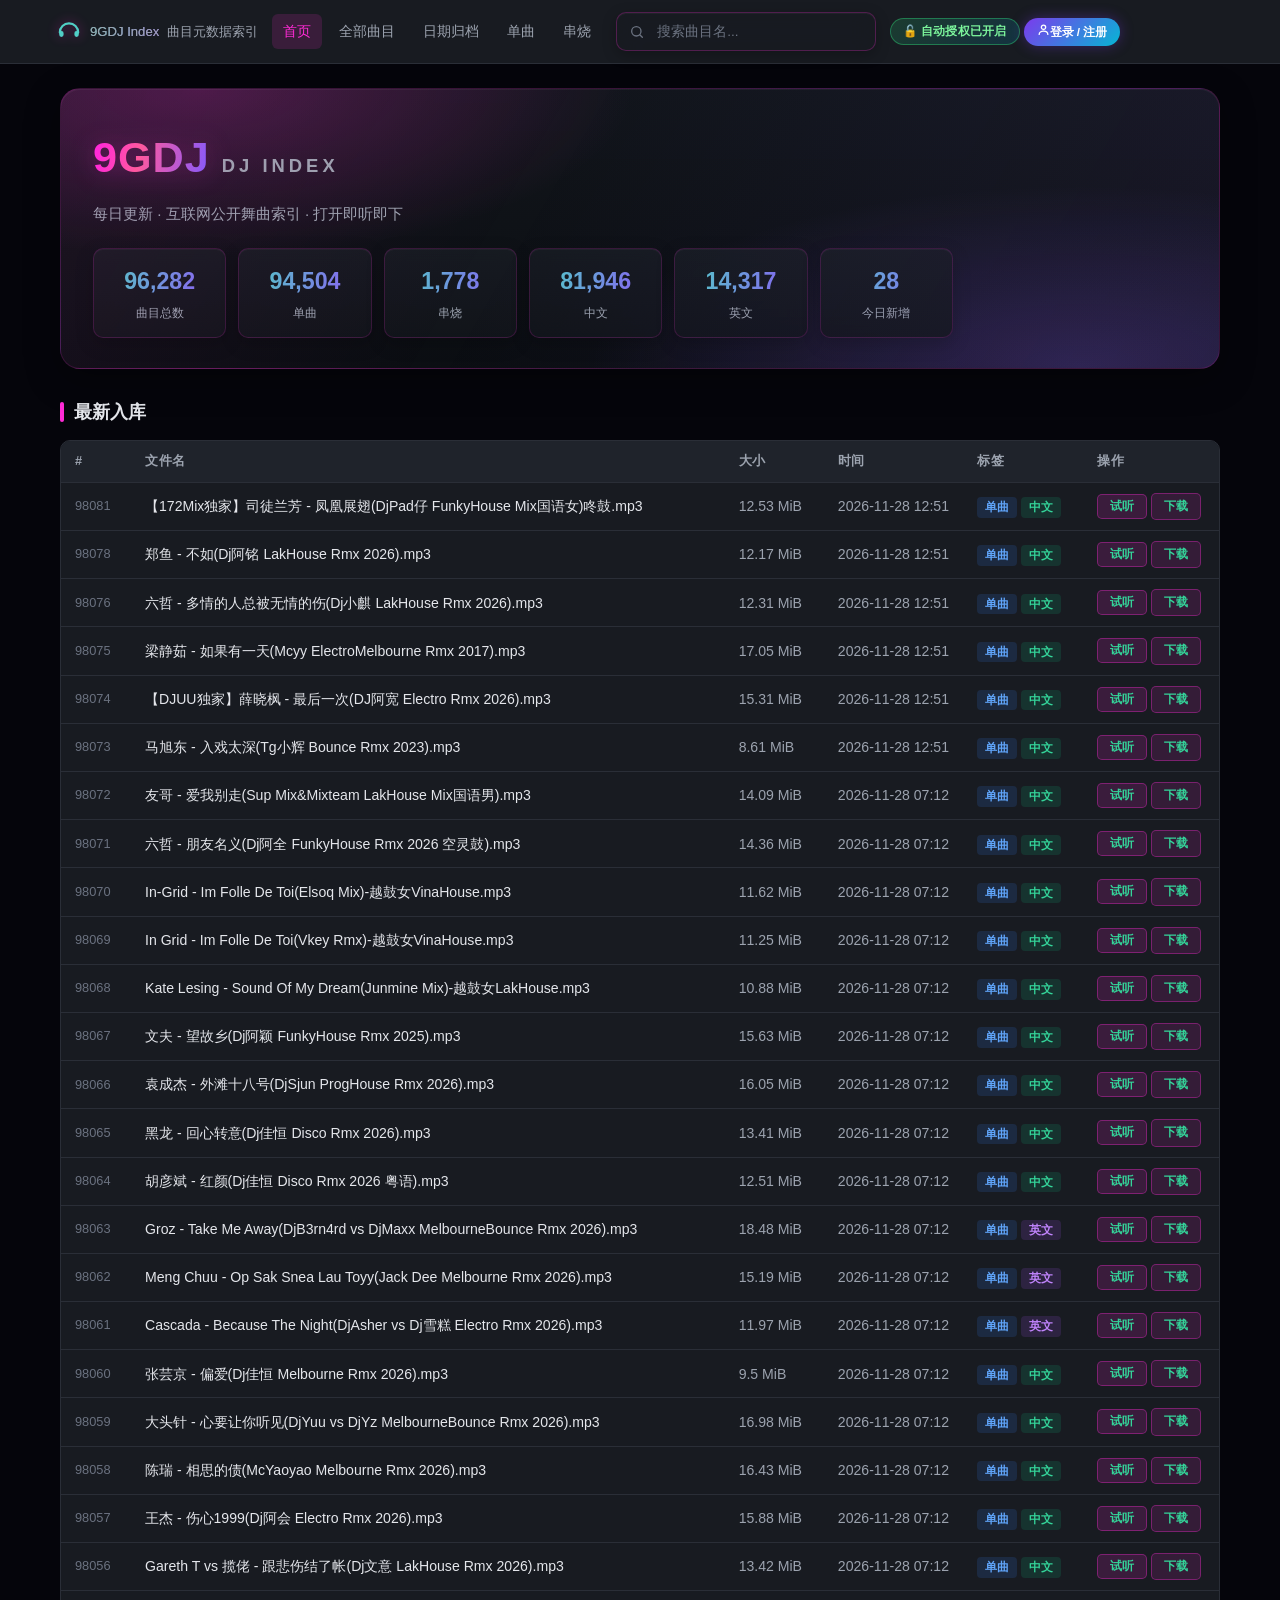
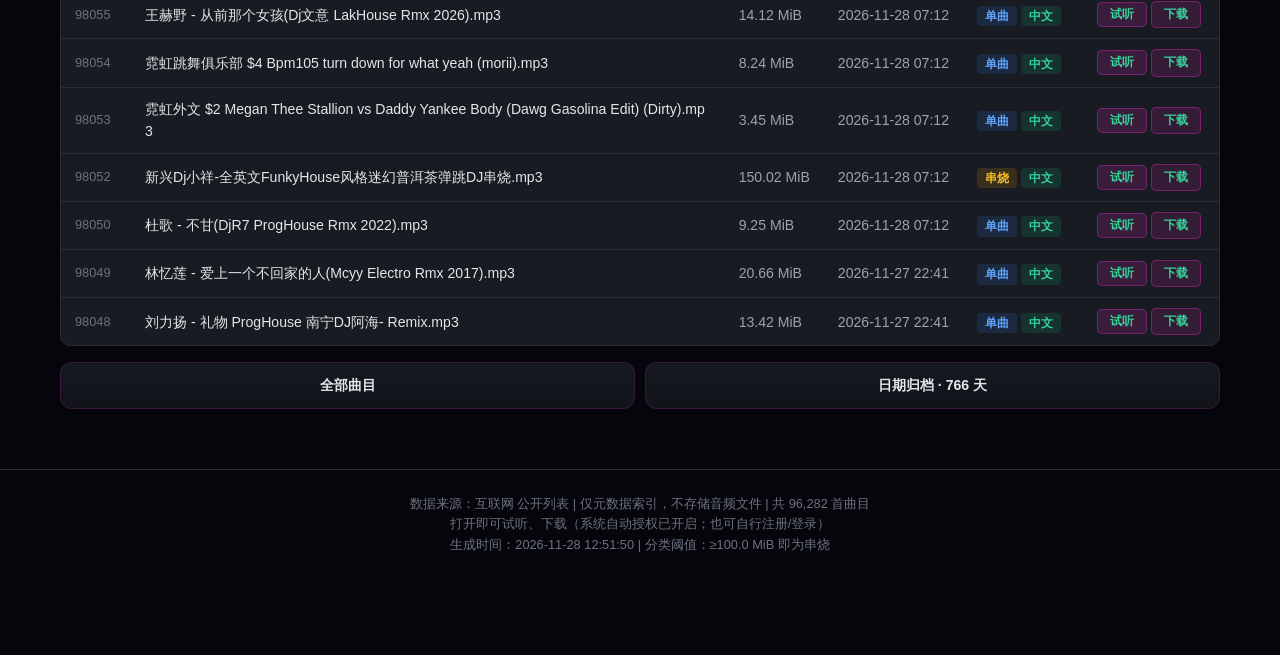
==== commit 9895e8c7: "hourly update 2026-11-28-04 [skip ci]" ====
--- a/site/index.html
+++ b/site/index.html
@@ -41,7 +41,7 @@
           return window.API_BASE;
         };
     </script>
-    <script>window.__LATEST__ = [{"i": 98072, "n": "友哥 - 爱我别走(Sup Mix&Mixteam LakHouse Mix国语男).mp3", "s": 14.09, "t": "2026-11-28 07:12", "f": 0, "l": 0, "u": "https://www.172mix.com/play/306834"}, {"i": 98071, "n": "六哲 - 朋友名义(Dj阿全 FunkyHouse Rmx 2026 空灵鼓).mp3", "s": 14.36, "t": "2026-11-28 07:12", "f": 0, "l": 0, "u": "https://www.djuu.com/play/330862.html"}, {"i": 98070, "n": "In-Grid - Im Folle De Toi(Elsoq Mix)-越鼓女VinaHouse.mp3", "s": 11.62, "t": "2026-11-28 07:12", "f": 0, "l": 0, "u": "https://www.djuu.com/play/227184.html"}, {"i": 98069, "n": "In Grid - Im Folle De Toi(Vkey Rmx)-越鼓女VinaHouse.mp3", "s": 11.25, "t": "2026-11-28 07:12", "f": 0, "l": 0, "u": "https://www.djuu.com/play/197695.html"}, {"i": 98068, "n": "Kate Lesing - Sound Of My Dream(Junmine Mix)-越鼓女LakHouse.mp3", "s": 10.88, "t": "2026-11-28 07:12", "f": 0, "l": 0, "u": "https://www.djuu.com/play/247253.html"}, {"i": 98067, "n": "文夫 - 望故乡(Dj阿颖 FunkyHouse Rmx 2025).mp3", "s": 15.63, "t": "2026-11-28 07:12", "f": 0, "l": 0, "u": "https://www.djuu.com/play/273158.html"}, {"i": 98066, "n": "袁成杰 - 外滩十八号(DjSjun ProgHouse Rmx 2026).mp3", "s": 16.05, "t": "2026-11-28 07:12", "f": 0, "l": 0, "u": "https://www.djuu.com/play/330893.html"}, {"i": 98065, "n": "黑龙 - 回心转意(Dj佳恒 Disco Rmx 2026).mp3", "s": 13.41, "t": "2026-11-28 07:12", "f": 0, "l": 0, "u": "https://www.djuu.com/play/330422.html"}, {"i": 98064, "n": "胡彦斌 - 红颜(Dj佳恒 Disco Rmx 2026 粤语).mp3", "s": 12.51, "t": "2026-11-28 07:12", "f": 0, "l": 0, "u": "https://www.djuu.com/play/330423.html"}, {"i": 98063, "n": "Groz - Take Me Away(DjB3rn4rd vs DjMaxx MelbourneBounce Rmx 2026).mp3", "s": 18.48, "t": "2026-11-28 07:12", "f": 0, "l": 1, "u": "https://www.djuu.com/play/331043.html"}, {"i": 98062, "n": "Meng Chuu - Op Sak Snea Lau Toyy(Jack Dee Melbourne Rmx 2026).mp3", "s": 15.19, "t": "2026-11-28 07:12", "f": 0, "l": 1, "u": "https://www.djuu.com/play/331044.html"}, {"i": 98061, "n": "Cascada - Because The Night(DjAsher vs Dj雪糕 Electro Rmx 2026).mp3", "s": 11.97, "t": "2026-11-28 07:12", "f": 0, "l": 1, "u": "https://www.djuu.com/play/331047.html"}, {"i": 98060, "n": "张芸京 - 偏爱(Dj佳恒 Melbourne Rmx 2026).mp3", "s": 9.5, "t": "2026-11-28 07:12", "f": 0, "l": 0, "u": "https://www.djuu.com/play/331055.html"}, {"i": 98059, "n": "大头针 - 心要让你听见(DjYuu vs DjYz MelbourneBounce Rmx 2026).mp3", "s": 16.98, "t": "2026-11-28 07:12", "f": 0, "l": 0, "u": "https://www.djuu.com/play/331056.html"}, {"i": 98058, "n": "陈瑞 - 相思的债(McYaoyao Melbourne Rmx 2026).mp3", "s": 16.43, "t": "2026-11-28 07:12", "f": 0, "l": 0, "u": "https://www.djuu.com/play/331058.html"}, {"i": 98057, "n": "王杰 - 伤心1999(Dj阿会 Electro Rmx 2026).mp3", "s": 15.88, "t": "2026-11-28 07:12", "f": 0, "l": 0, "u": "https://www.djuu.com/play/303171.html"}, {"i": 98056, "n": "Gareth T vs 揽佬 - 跟悲伤结了帐(Dj文意 LakHouse Rmx 2026).mp3", "s": 13.42, "t": "2026-11-28 07:12", "f": 0, "l": 0, "u": "https://www.djuu.com/play/330194.html"}, {"i": 98055, "n": "王赫野 - 从前那个女孩(Dj文意 LakHouse Rmx 2026).mp3", "s": 14.12, "t": "2026-11-28 07:12", "f": 0, "l": 0, "u": "https://www.djuu.com/play/330208.html"}, {"i": 98054, "n": "霓虹跳舞俱乐部 $4 Bpm105 turn down for what yeah (morii).mp3", "s": 8.24, "t": "2026-11-28 07:12", "f": 0, "l": 0, "u": "https://baidu.dj/djmp3/308217.html"}, {"i": 98053, "n": "霓虹外文 $2 Megan Thee Stallion vs Daddy Yankee Body (Dawg Gasolina Edit) (Dirty).mp3", "s": 3.45, "t": "2026-11-28 07:12", "f": 0, "l": 0, "u": "https://baidu.dj/djmp3/179812.html"}, {"i": 98052, "n": "新兴Dj小祥-全英文FunkyHouse风格迷幻普洱茶弹跳DJ串烧.mp3", "s": 150.02, "t": "2026-11-28 07:12", "f": 1, "l": 0, "u": "https://www.djuu.com/play/283998.html"}, {"i": 98050, "n": "杜歌 - 不甘(DjR7 ProgHouse Rmx 2022).mp3", "s": 9.25, "t": "2026-11-28 07:12", "f": 0, "l": 0, "u": "https://www.djuu.com/play/172372.html"}, {"i": 98049, "n": "林忆莲 - 爱上一个不回家的人(Mcyy Electro Rmx 2017).mp3", "s": 20.66, "t": "2026-11-27 22:41", "f": 0, "l": 0, "u": "https://www.djuu.com/play/75551.html"}, {"i": 98048, "n": "刘力扬 - 礼物  ProgHouse  南宁DJ阿海-  Remix.mp3", "s": 13.42, "t": "2026-11-27 22:41", "f": 0, "l": 0, "u": "https://www.djuu.com/play/138586.html"}, {"i": 98047, "n": "阿清邓靖弘 患难见真情(DJ阿帆 Electro Mix 国语男).mp3", "s": 16.12, "t": "2026-11-27 22:41", "f": 0, "l": 0, "u": "https://www.djuu.com/play/143294.html"}, {"i": 98046, "n": "GG啵 - 一分钟恋人(Rinv LakHouse Rmx 2026).mp3", "s": 13.92, "t": "2026-11-27 22:41", "f": 0, "l": 0, "u": "https://www.djuu.com/play/330317.html"}, {"i": 98045, "n": "Zkaaai - 未完结的爱(Rinv LakHouse Rmx 2026).mp3", "s": 14.33, "t": "2026-11-27 22:41", "f": 0, "l": 0, "u": "https://www.djuu.com/play/330318.html"}, {"i": 98044, "n": "五月天 - 步步(Rinv LakHouse Rmx 2026).mp3", "s": 14.4, "t": "2026-11-27 22:41", "f": 0, "l": 0, "u": "https://www.djuu.com/play/330319.html"}, {"i": 98043, "n": "胡66 - 后来遇见他(Rinv LakHouse Rmx 2026).mp3", "s": 12.74, "t": "2026-11-27 22:41", "f": 0, "l": 0, "u": "https://www.djuu.com/play/330320.html"}, {"i": 98042, "n": "胡彦斌 - 红颜(Rinv LakHouse Rmx 2026).mp3", "s": 14.04, "t": "2026-11-27 22:41", "f": 0, "l": 0, "u": "https://www.djuu.com/play/330321.html"}];</script>
+    <script>window.__LATEST__ = [{"i": 98081, "n": "【172Mix独家】司徒兰芳 - 凤凰展翅(DjPad仔 FunkyHouse Mix国语女)咚鼓.mp3", "s": 12.53, "t": "2026-11-28 12:51", "f": 0, "l": 0, "u": "https://www.172mix.com/play/297092"}, {"i": 98078, "n": "郑鱼 - 不如(Dj阿铭 LakHouse Rmx 2026).mp3", "s": 12.17, "t": "2026-11-28 12:51", "f": 0, "l": 0, "u": "https://www.djuu.com/play/330344.html"}, {"i": 98076, "n": "六哲 - 多情的人总被无情的伤(Dj小麒 LakHouse Rmx 2026).mp3", "s": 12.31, "t": "2026-11-28 12:51", "f": 0, "l": 0, "u": "https://www.djuu.com/play/331059.html"}, {"i": 98075, "n": "梁静茹 - 如果有一天(Mcyy ElectroMelbourne Rmx 2017).mp3", "s": 17.05, "t": "2026-11-28 12:51", "f": 0, "l": 0, "u": "https://www.djuu.com/play/81903.html"}, {"i": 98074, "n": "【DJUU独家】薛晓枫 - 最后一次(DJ阿宽 Electro Rmx 2026).mp3", "s": 15.31, "t": "2026-11-28 12:51", "f": 0, "l": 0, "u": "https://www.djuu.com/play/316769.html"}, {"i": 98073, "n": "马旭东 - 入戏太深(Tg小辉 Bounce Rmx 2023).mp3", "s": 8.61, "t": "2026-11-28 12:51", "f": 0, "l": 0, "u": "https://www.djuu.com/play/203673.html"}, {"i": 98072, "n": "友哥 - 爱我别走(Sup Mix&Mixteam LakHouse Mix国语男).mp3", "s": 14.09, "t": "2026-11-28 07:12", "f": 0, "l": 0, "u": "https://www.172mix.com/play/306834"}, {"i": 98071, "n": "六哲 - 朋友名义(Dj阿全 FunkyHouse Rmx 2026 空灵鼓).mp3", "s": 14.36, "t": "2026-11-28 07:12", "f": 0, "l": 0, "u": "https://www.djuu.com/play/330862.html"}, {"i": 98070, "n": "In-Grid - Im Folle De Toi(Elsoq Mix)-越鼓女VinaHouse.mp3", "s": 11.62, "t": "2026-11-28 07:12", "f": 0, "l": 0, "u": "https://www.djuu.com/play/227184.html"}, {"i": 98069, "n": "In Grid - Im Folle De Toi(Vkey Rmx)-越鼓女VinaHouse.mp3", "s": 11.25, "t": "2026-11-28 07:12", "f": 0, "l": 0, "u": "https://www.djuu.com/play/197695.html"}, {"i": 98068, "n": "Kate Lesing - Sound Of My Dream(Junmine Mix)-越鼓女LakHouse.mp3", "s": 10.88, "t": "2026-11-28 07:12", "f": 0, "l": 0, "u": "https://www.djuu.com/play/247253.html"}, {"i": 98067, "n": "文夫 - 望故乡(Dj阿颖 FunkyHouse Rmx 2025).mp3", "s": 15.63, "t": "2026-11-28 07:12", "f": 0, "l": 0, "u": "https://www.djuu.com/play/273158.html"}, {"i": 98066, "n": "袁成杰 - 外滩十八号(DjSjun ProgHouse Rmx 2026).mp3", "s": 16.05, "t": "2026-11-28 07:12", "f": 0, "l": 0, "u": "https://www.djuu.com/play/330893.html"}, {"i": 98065, "n": "黑龙 - 回心转意(Dj佳恒 Disco Rmx 2026).mp3", "s": 13.41, "t": "2026-11-28 07:12", "f": 0, "l": 0, "u": "https://www.djuu.com/play/330422.html"}, {"i": 98064, "n": "胡彦斌 - 红颜(Dj佳恒 Disco Rmx 2026 粤语).mp3", "s": 12.51, "t": "2026-11-28 07:12", "f": 0, "l": 0, "u": "https://www.djuu.com/play/330423.html"}, {"i": 98063, "n": "Groz - Take Me Away(DjB3rn4rd vs DjMaxx MelbourneBounce Rmx 2026).mp3", "s": 18.48, "t": "2026-11-28 07:12", "f": 0, "l": 1, "u": "https://www.djuu.com/play/331043.html"}, {"i": 98062, "n": "Meng Chuu - Op Sak Snea Lau Toyy(Jack Dee Melbourne Rmx 2026).mp3", "s": 15.19, "t": "2026-11-28 07:12", "f": 0, "l": 1, "u": "https://www.djuu.com/play/331044.html"}, {"i": 98061, "n": "Cascada - Because The Night(DjAsher vs Dj雪糕 Electro Rmx 2026).mp3", "s": 11.97, "t": "2026-11-28 07:12", "f": 0, "l": 1, "u": "https://www.djuu.com/play/331047.html"}, {"i": 98060, "n": "张芸京 - 偏爱(Dj佳恒 Melbourne Rmx 2026).mp3", "s": 9.5, "t": "2026-11-28 07:12", "f": 0, "l": 0, "u": "https://www.djuu.com/play/331055.html"}, {"i": 98059, "n": "大头针 - 心要让你听见(DjYuu vs DjYz MelbourneBounce Rmx 2026).mp3", "s": 16.98, "t": "2026-11-28 07:12", "f": 0, "l": 0, "u": "https://www.djuu.com/play/331056.html"}, {"i": 98058, "n": "陈瑞 - 相思的债(McYaoyao Melbourne Rmx 2026).mp3", "s": 16.43, "t": "2026-11-28 07:12", "f": 0, "l": 0, "u": "https://www.djuu.com/play/331058.html"}, {"i": 98057, "n": "王杰 - 伤心1999(Dj阿会 Electro Rmx 2026).mp3", "s": 15.88, "t": "2026-11-28 07:12", "f": 0, "l": 0, "u": "https://www.djuu.com/play/303171.html"}, {"i": 98056, "n": "Gareth T vs 揽佬 - 跟悲伤结了帐(Dj文意 LakHouse Rmx 2026).mp3", "s": 13.42, "t": "2026-11-28 07:12", "f": 0, "l": 0, "u": "https://www.djuu.com/play/330194.html"}, {"i": 98055, "n": "王赫野 - 从前那个女孩(Dj文意 LakHouse Rmx 2026).mp3", "s": 14.12, "t": "2026-11-28 07:12", "f": 0, "l": 0, "u": "https://www.djuu.com/play/330208.html"}, {"i": 98054, "n": "霓虹跳舞俱乐部 $4 Bpm105 turn down for what yeah (morii).mp3", "s": 8.24, "t": "2026-11-28 07:12", "f": 0, "l": 0, "u": "https://baidu.dj/djmp3/308217.html"}, {"i": 98053, "n": "霓虹外文 $2 Megan Thee Stallion vs Daddy Yankee Body (Dawg Gasolina Edit) (Dirty).mp3", "s": 3.45, "t": "2026-11-28 07:12", "f": 0, "l": 0, "u": "https://baidu.dj/djmp3/179812.html"}, {"i": 98052, "n": "新兴Dj小祥-全英文FunkyHouse风格迷幻普洱茶弹跳DJ串烧.mp3", "s": 150.02, "t": "2026-11-28 07:12", "f": 1, "l": 0, "u": "https://www.djuu.com/play/283998.html"}, {"i": 98050, "n": "杜歌 - 不甘(DjR7 ProgHouse Rmx 2022).mp3", "s": 9.25, "t": "2026-11-28 07:12", "f": 0, "l": 0, "u": "https://www.djuu.com/play/172372.html"}, {"i": 98049, "n": "林忆莲 - 爱上一个不回家的人(Mcyy Electro Rmx 2017).mp3", "s": 20.66, "t": "2026-11-27 22:41", "f": 0, "l": 0, "u": "https://www.djuu.com/play/75551.html"}, {"i": 98048, "n": "刘力扬 - 礼物  ProgHouse  南宁DJ阿海-  Remix.mp3", "s": 13.42, "t": "2026-11-27 22:41", "f": 0, "l": 0, "u": "https://www.djuu.com/play/138586.html"}];</script>
     <header>
         <div class="header-inner">
             <div class="logo">
@@ -79,9 +79,9 @@
         <div class="loading"><div class="spinner"></div>正在加载曲目数据...</div>
     </main>
     <footer>
-        <p>数据来源：互联网 公开列表 | 仅元数据索引，不存储音频文件 | 共 96,276 首曲目</p>
+        <p>数据来源：互联网 公开列表 | 仅元数据索引，不存储音频文件 | 共 96,282 首曲目</p>
         <p>打开即可试听、下载（系统自动授权已开启；也可自行注册/登录）</p>
-        <p>生成时间：2026-11-28 07:13:01 | 分类阈值：≥100.0 MiB 即为串烧</p>
+        <p>生成时间：2026-11-28 12:51:50 | 分类阈值：≥100.0 MiB 即为串烧</p>
     </footer>
     <div id="auth-overlay" class="auth-overlay">
         <div class="auth-modal">
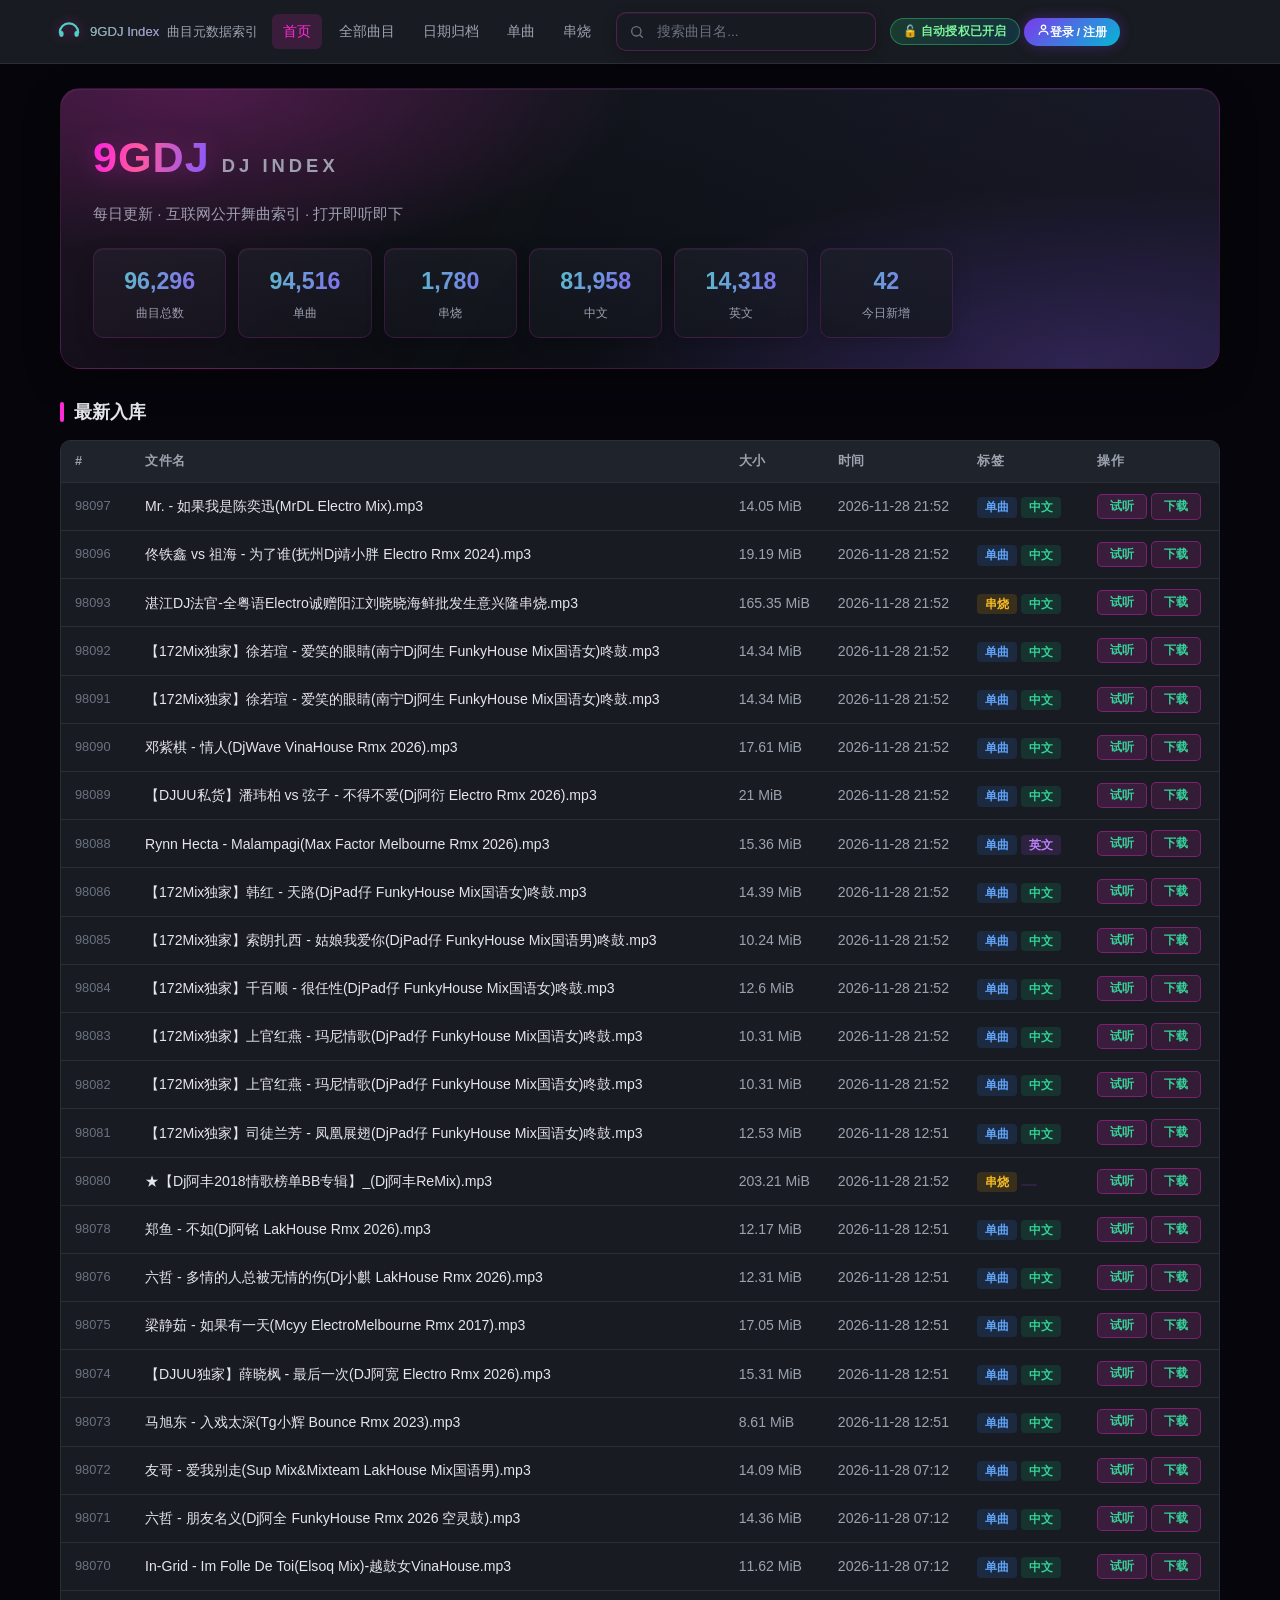
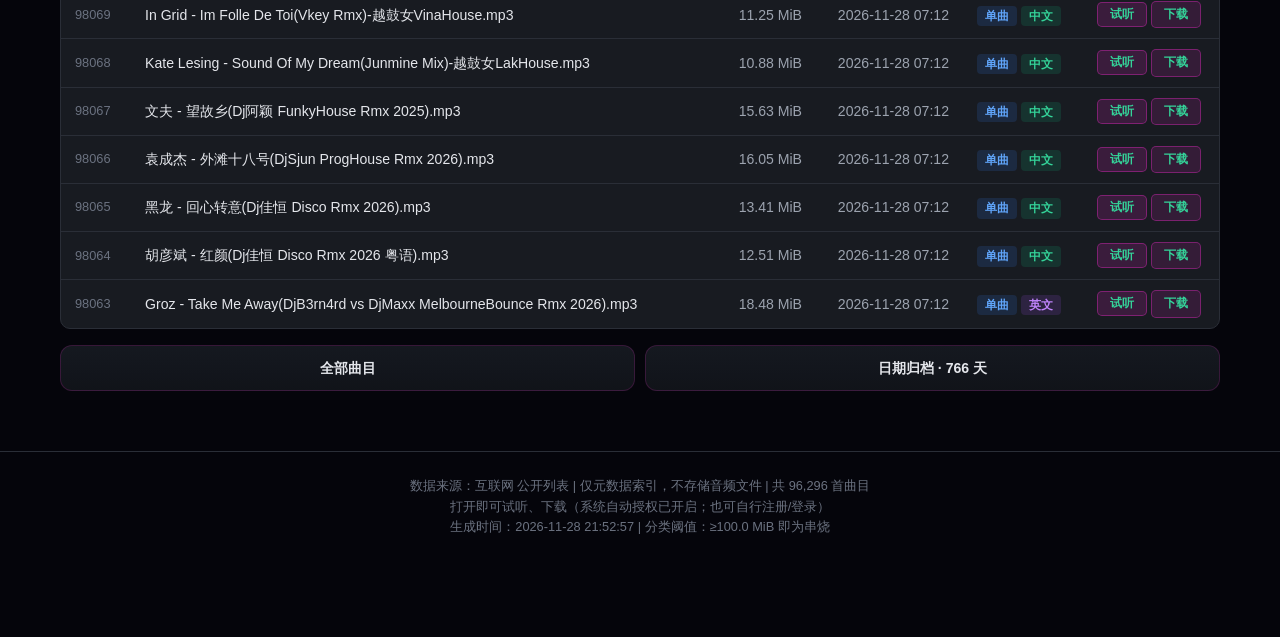
==== commit e9798c91: "hourly update 2026-11-28-13 [skip ci]" ====
--- a/site/index.html
+++ b/site/index.html
@@ -41,7 +41,7 @@
           return window.API_BASE;
         };
     </script>
-    <script>window.__LATEST__ = [{"i": 98081, "n": "【172Mix独家】司徒兰芳 - 凤凰展翅(DjPad仔 FunkyHouse Mix国语女)咚鼓.mp3", "s": 12.53, "t": "2026-11-28 12:51", "f": 0, "l": 0, "u": "https://www.172mix.com/play/297092"}, {"i": 98078, "n": "郑鱼 - 不如(Dj阿铭 LakHouse Rmx 2026).mp3", "s": 12.17, "t": "2026-11-28 12:51", "f": 0, "l": 0, "u": "https://www.djuu.com/play/330344.html"}, {"i": 98076, "n": "六哲 - 多情的人总被无情的伤(Dj小麒 LakHouse Rmx 2026).mp3", "s": 12.31, "t": "2026-11-28 12:51", "f": 0, "l": 0, "u": "https://www.djuu.com/play/331059.html"}, {"i": 98075, "n": "梁静茹 - 如果有一天(Mcyy ElectroMelbourne Rmx 2017).mp3", "s": 17.05, "t": "2026-11-28 12:51", "f": 0, "l": 0, "u": "https://www.djuu.com/play/81903.html"}, {"i": 98074, "n": "【DJUU独家】薛晓枫 - 最后一次(DJ阿宽 Electro Rmx 2026).mp3", "s": 15.31, "t": "2026-11-28 12:51", "f": 0, "l": 0, "u": "https://www.djuu.com/play/316769.html"}, {"i": 98073, "n": "马旭东 - 入戏太深(Tg小辉 Bounce Rmx 2023).mp3", "s": 8.61, "t": "2026-11-28 12:51", "f": 0, "l": 0, "u": "https://www.djuu.com/play/203673.html"}, {"i": 98072, "n": "友哥 - 爱我别走(Sup Mix&Mixteam LakHouse Mix国语男).mp3", "s": 14.09, "t": "2026-11-28 07:12", "f": 0, "l": 0, "u": "https://www.172mix.com/play/306834"}, {"i": 98071, "n": "六哲 - 朋友名义(Dj阿全 FunkyHouse Rmx 2026 空灵鼓).mp3", "s": 14.36, "t": "2026-11-28 07:12", "f": 0, "l": 0, "u": "https://www.djuu.com/play/330862.html"}, {"i": 98070, "n": "In-Grid - Im Folle De Toi(Elsoq Mix)-越鼓女VinaHouse.mp3", "s": 11.62, "t": "2026-11-28 07:12", "f": 0, "l": 0, "u": "https://www.djuu.com/play/227184.html"}, {"i": 98069, "n": "In Grid - Im Folle De Toi(Vkey Rmx)-越鼓女VinaHouse.mp3", "s": 11.25, "t": "2026-11-28 07:12", "f": 0, "l": 0, "u": "https://www.djuu.com/play/197695.html"}, {"i": 98068, "n": "Kate Lesing - Sound Of My Dream(Junmine Mix)-越鼓女LakHouse.mp3", "s": 10.88, "t": "2026-11-28 07:12", "f": 0, "l": 0, "u": "https://www.djuu.com/play/247253.html"}, {"i": 98067, "n": "文夫 - 望故乡(Dj阿颖 FunkyHouse Rmx 2025).mp3", "s": 15.63, "t": "2026-11-28 07:12", "f": 0, "l": 0, "u": "https://www.djuu.com/play/273158.html"}, {"i": 98066, "n": "袁成杰 - 外滩十八号(DjSjun ProgHouse Rmx 2026).mp3", "s": 16.05, "t": "2026-11-28 07:12", "f": 0, "l": 0, "u": "https://www.djuu.com/play/330893.html"}, {"i": 98065, "n": "黑龙 - 回心转意(Dj佳恒 Disco Rmx 2026).mp3", "s": 13.41, "t": "2026-11-28 07:12", "f": 0, "l": 0, "u": "https://www.djuu.com/play/330422.html"}, {"i": 98064, "n": "胡彦斌 - 红颜(Dj佳恒 Disco Rmx 2026 粤语).mp3", "s": 12.51, "t": "2026-11-28 07:12", "f": 0, "l": 0, "u": "https://www.djuu.com/play/330423.html"}, {"i": 98063, "n": "Groz - Take Me Away(DjB3rn4rd vs DjMaxx MelbourneBounce Rmx 2026).mp3", "s": 18.48, "t": "2026-11-28 07:12", "f": 0, "l": 1, "u": "https://www.djuu.com/play/331043.html"}, {"i": 98062, "n": "Meng Chuu - Op Sak Snea Lau Toyy(Jack Dee Melbourne Rmx 2026).mp3", "s": 15.19, "t": "2026-11-28 07:12", "f": 0, "l": 1, "u": "https://www.djuu.com/play/331044.html"}, {"i": 98061, "n": "Cascada - Because The Night(DjAsher vs Dj雪糕 Electro Rmx 2026).mp3", "s": 11.97, "t": "2026-11-28 07:12", "f": 0, "l": 1, "u": "https://www.djuu.com/play/331047.html"}, {"i": 98060, "n": "张芸京 - 偏爱(Dj佳恒 Melbourne Rmx 2026).mp3", "s": 9.5, "t": "2026-11-28 07:12", "f": 0, "l": 0, "u": "https://www.djuu.com/play/331055.html"}, {"i": 98059, "n": "大头针 - 心要让你听见(DjYuu vs DjYz MelbourneBounce Rmx 2026).mp3", "s": 16.98, "t": "2026-11-28 07:12", "f": 0, "l": 0, "u": "https://www.djuu.com/play/331056.html"}, {"i": 98058, "n": "陈瑞 - 相思的债(McYaoyao Melbourne Rmx 2026).mp3", "s": 16.43, "t": "2026-11-28 07:12", "f": 0, "l": 0, "u": "https://www.djuu.com/play/331058.html"}, {"i": 98057, "n": "王杰 - 伤心1999(Dj阿会 Electro Rmx 2026).mp3", "s": 15.88, "t": "2026-11-28 07:12", "f": 0, "l": 0, "u": "https://www.djuu.com/play/303171.html"}, {"i": 98056, "n": "Gareth T vs 揽佬 - 跟悲伤结了帐(Dj文意 LakHouse Rmx 2026).mp3", "s": 13.42, "t": "2026-11-28 07:12", "f": 0, "l": 0, "u": "https://www.djuu.com/play/330194.html"}, {"i": 98055, "n": "王赫野 - 从前那个女孩(Dj文意 LakHouse Rmx 2026).mp3", "s": 14.12, "t": "2026-11-28 07:12", "f": 0, "l": 0, "u": "https://www.djuu.com/play/330208.html"}, {"i": 98054, "n": "霓虹跳舞俱乐部 $4 Bpm105 turn down for what yeah (morii).mp3", "s": 8.24, "t": "2026-11-28 07:12", "f": 0, "l": 0, "u": "https://baidu.dj/djmp3/308217.html"}, {"i": 98053, "n": "霓虹外文 $2 Megan Thee Stallion vs Daddy Yankee Body (Dawg Gasolina Edit) (Dirty).mp3", "s": 3.45, "t": "2026-11-28 07:12", "f": 0, "l": 0, "u": "https://baidu.dj/djmp3/179812.html"}, {"i": 98052, "n": "新兴Dj小祥-全英文FunkyHouse风格迷幻普洱茶弹跳DJ串烧.mp3", "s": 150.02, "t": "2026-11-28 07:12", "f": 1, "l": 0, "u": "https://www.djuu.com/play/283998.html"}, {"i": 98050, "n": "杜歌 - 不甘(DjR7 ProgHouse Rmx 2022).mp3", "s": 9.25, "t": "2026-11-28 07:12", "f": 0, "l": 0, "u": "https://www.djuu.com/play/172372.html"}, {"i": 98049, "n": "林忆莲 - 爱上一个不回家的人(Mcyy Electro Rmx 2017).mp3", "s": 20.66, "t": "2026-11-27 22:41", "f": 0, "l": 0, "u": "https://www.djuu.com/play/75551.html"}, {"i": 98048, "n": "刘力扬 - 礼物  ProgHouse  南宁DJ阿海-  Remix.mp3", "s": 13.42, "t": "2026-11-27 22:41", "f": 0, "l": 0, "u": "https://www.djuu.com/play/138586.html"}];</script>
+    <script>window.__LATEST__ = [{"i": 98097, "n": "Mr. - 如果我是陈奕迅(MrDL Electro Mix).mp3", "s": 14.05, "t": "2026-11-28 21:52", "f": 0, "l": 0, "u": "https://www.djuu.com/play/157522.html"}, {"i": 98096, "n": "佟铁鑫 vs 祖海 - 为了谁(抚州Dj靖小胖 Electro Rmx 2024).mp3", "s": 19.19, "t": "2026-11-28 21:52", "f": 0, "l": 0, "u": "https://www.djuu.com/play/253744.html"}, {"i": 98093, "n": "湛江DJ法官-全粤语Electro诚赠阳江刘晓晓海鲜批发生意兴隆串烧.mp3", "s": 165.35, "t": "2026-11-28 21:52", "f": 1, "l": 0, "u": "https://www.djuu.com/play/331035.html"}, {"i": 98092, "n": "【172Mix独家】徐若瑄 - 爱笑的眼睛(南宁Dj阿生 FunkyHouse Mix国语女)咚鼓.mp3", "s": 14.34, "t": "2026-11-28 21:52", "f": 0, "l": 0, "u": "https://www.172mix.com/play/305531.html"}, {"i": 98091, "n": "【172Mix独家】徐若瑄 - 爱笑的眼睛(南宁Dj阿生 FunkyHouse Mix国语女)咚鼓.mp3", "s": 14.34, "t": "2026-11-28 21:52", "f": 0, "l": 0, "u": "http://www.172mix.com/play/305531"}, {"i": 98090, "n": "邓紫棋 - 情人(DjWave VinaHouse Rmx 2026).mp3", "s": 17.61, "t": "2026-11-28 21:52", "f": 0, "l": 0, "u": "https://www.djuu.com/play/309786.html"}, {"i": 98089, "n": "【DJUU私货】潘玮柏 vs 弦子 - 不得不爱(Dj阿衍 Electro Rmx 2026).mp3", "s": 21.0, "t": "2026-11-28 21:52", "f": 0, "l": 0, "u": "https://www.djuu.com/play/330990.html"}, {"i": 98088, "n": "Rynn Hecta - Malampagi(Max Factor Melbourne Rmx 2026).mp3", "s": 15.36, "t": "2026-11-28 21:52", "f": 0, "l": 1, "u": "https://www.djuu.com/play/331042.html"}, {"i": 98086, "n": "【172Mix独家】韩红 - 天路(DjPad仔 FunkyHouse Mix国语女)咚鼓.mp3", "s": 14.39, "t": "2026-11-28 21:52", "f": 0, "l": 0, "u": "https://www.172mix.com/play/305625"}, {"i": 98085, "n": "【172Mix独家】索朗扎西 - 姑娘我爱你(DjPad仔 FunkyHouse Mix国语男)咚鼓.mp3", "s": 10.24, "t": "2026-11-28 21:52", "f": 0, "l": 0, "u": "https://www.172mix.com/play/278201"}, {"i": 98084, "n": "【172Mix独家】千百顺 - 很任性(DjPad仔 FunkyHouse Mix国语女)咚鼓.mp3", "s": 12.6, "t": "2026-11-28 21:52", "f": 0, "l": 0, "u": "https://www.172mix.com/play/298082"}, {"i": 98083, "n": "【172Mix独家】上官红燕 - 玛尼情歌(DjPad仔 FunkyHouse Mix国语女)咚鼓.mp3", "s": 10.31, "t": "2026-11-28 21:52", "f": 0, "l": 0, "u": "http://www.172mix.com/play/280118"}, {"i": 98082, "n": "【172Mix独家】上官红燕 - 玛尼情歌(DjPad仔 FunkyHouse Mix国语女)咚鼓.mp3", "s": 10.31, "t": "2026-11-28 21:52", "f": 0, "l": 0, "u": "https://www.172mix.com/play/280118"}, {"i": 98081, "n": "【172Mix独家】司徒兰芳 - 凤凰展翅(DjPad仔 FunkyHouse Mix国语女)咚鼓.mp3", "s": 12.53, "t": "2026-11-28 12:51", "f": 0, "l": 0, "u": "https://www.172mix.com/play/297092"}, {"i": 98080, "n": "★【Dj阿丰2018情歌榜单BB专辑】_(Dj阿丰ReMix).mp3", "s": 203.21, "t": "2026-11-28 21:52", "f": 1, "l": 2, "u": "https://www.a8dj.com/dance/play/43959.html"}, {"i": 98078, "n": "郑鱼 - 不如(Dj阿铭 LakHouse Rmx 2026).mp3", "s": 12.17, "t": "2026-11-28 12:51", "f": 0, "l": 0, "u": "https://www.djuu.com/play/330344.html"}, {"i": 98076, "n": "六哲 - 多情的人总被无情的伤(Dj小麒 LakHouse Rmx 2026).mp3", "s": 12.31, "t": "2026-11-28 12:51", "f": 0, "l": 0, "u": "https://www.djuu.com/play/331059.html"}, {"i": 98075, "n": "梁静茹 - 如果有一天(Mcyy ElectroMelbourne Rmx 2017).mp3", "s": 17.05, "t": "2026-11-28 12:51", "f": 0, "l": 0, "u": "https://www.djuu.com/play/81903.html"}, {"i": 98074, "n": "【DJUU独家】薛晓枫 - 最后一次(DJ阿宽 Electro Rmx 2026).mp3", "s": 15.31, "t": "2026-11-28 12:51", "f": 0, "l": 0, "u": "https://www.djuu.com/play/316769.html"}, {"i": 98073, "n": "马旭东 - 入戏太深(Tg小辉 Bounce Rmx 2023).mp3", "s": 8.61, "t": "2026-11-28 12:51", "f": 0, "l": 0, "u": "https://www.djuu.com/play/203673.html"}, {"i": 98072, "n": "友哥 - 爱我别走(Sup Mix&Mixteam LakHouse Mix国语男).mp3", "s": 14.09, "t": "2026-11-28 07:12", "f": 0, "l": 0, "u": "https://www.172mix.com/play/306834"}, {"i": 98071, "n": "六哲 - 朋友名义(Dj阿全 FunkyHouse Rmx 2026 空灵鼓).mp3", "s": 14.36, "t": "2026-11-28 07:12", "f": 0, "l": 0, "u": "https://www.djuu.com/play/330862.html"}, {"i": 98070, "n": "In-Grid - Im Folle De Toi(Elsoq Mix)-越鼓女VinaHouse.mp3", "s": 11.62, "t": "2026-11-28 07:12", "f": 0, "l": 0, "u": "https://www.djuu.com/play/227184.html"}, {"i": 98069, "n": "In Grid - Im Folle De Toi(Vkey Rmx)-越鼓女VinaHouse.mp3", "s": 11.25, "t": "2026-11-28 07:12", "f": 0, "l": 0, "u": "https://www.djuu.com/play/197695.html"}, {"i": 98068, "n": "Kate Lesing - Sound Of My Dream(Junmine Mix)-越鼓女LakHouse.mp3", "s": 10.88, "t": "2026-11-28 07:12", "f": 0, "l": 0, "u": "https://www.djuu.com/play/247253.html"}, {"i": 98067, "n": "文夫 - 望故乡(Dj阿颖 FunkyHouse Rmx 2025).mp3", "s": 15.63, "t": "2026-11-28 07:12", "f": 0, "l": 0, "u": "https://www.djuu.com/play/273158.html"}, {"i": 98066, "n": "袁成杰 - 外滩十八号(DjSjun ProgHouse Rmx 2026).mp3", "s": 16.05, "t": "2026-11-28 07:12", "f": 0, "l": 0, "u": "https://www.djuu.com/play/330893.html"}, {"i": 98065, "n": "黑龙 - 回心转意(Dj佳恒 Disco Rmx 2026).mp3", "s": 13.41, "t": "2026-11-28 07:12", "f": 0, "l": 0, "u": "https://www.djuu.com/play/330422.html"}, {"i": 98064, "n": "胡彦斌 - 红颜(Dj佳恒 Disco Rmx 2026 粤语).mp3", "s": 12.51, "t": "2026-11-28 07:12", "f": 0, "l": 0, "u": "https://www.djuu.com/play/330423.html"}, {"i": 98063, "n": "Groz - Take Me Away(DjB3rn4rd vs DjMaxx MelbourneBounce Rmx 2026).mp3", "s": 18.48, "t": "2026-11-28 07:12", "f": 0, "l": 1, "u": "https://www.djuu.com/play/331043.html"}];</script>
     <header>
         <div class="header-inner">
             <div class="logo">
@@ -79,9 +79,9 @@
         <div class="loading"><div class="spinner"></div>正在加载曲目数据...</div>
     </main>
     <footer>
-        <p>数据来源：互联网 公开列表 | 仅元数据索引，不存储音频文件 | 共 96,282 首曲目</p>
+        <p>数据来源：互联网 公开列表 | 仅元数据索引，不存储音频文件 | 共 96,296 首曲目</p>
         <p>打开即可试听、下载（系统自动授权已开启；也可自行注册/登录）</p>
-        <p>生成时间：2026-11-28 12:51:50 | 分类阈值：≥100.0 MiB 即为串烧</p>
+        <p>生成时间：2026-11-28 21:52:57 | 分类阈值：≥100.0 MiB 即为串烧</p>
     </footer>
     <div id="auth-overlay" class="auth-overlay">
         <div class="auth-modal">
